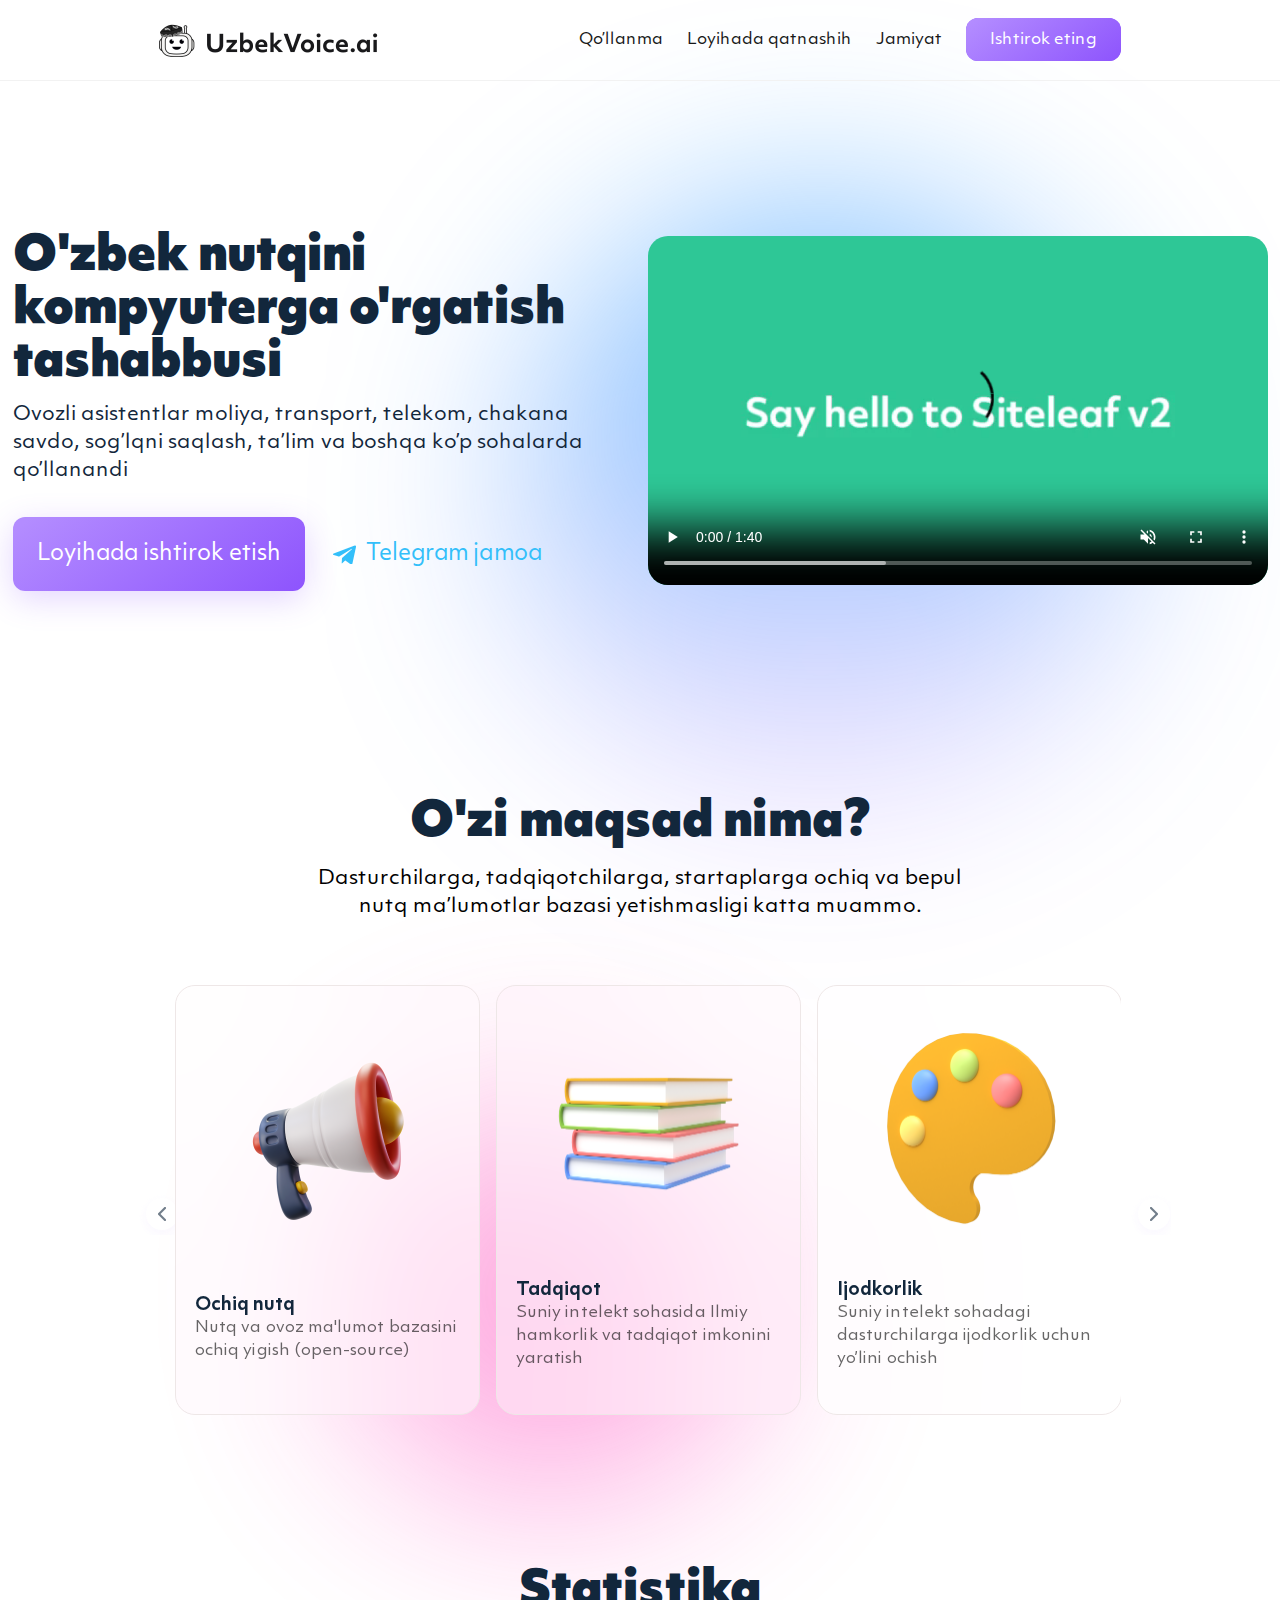
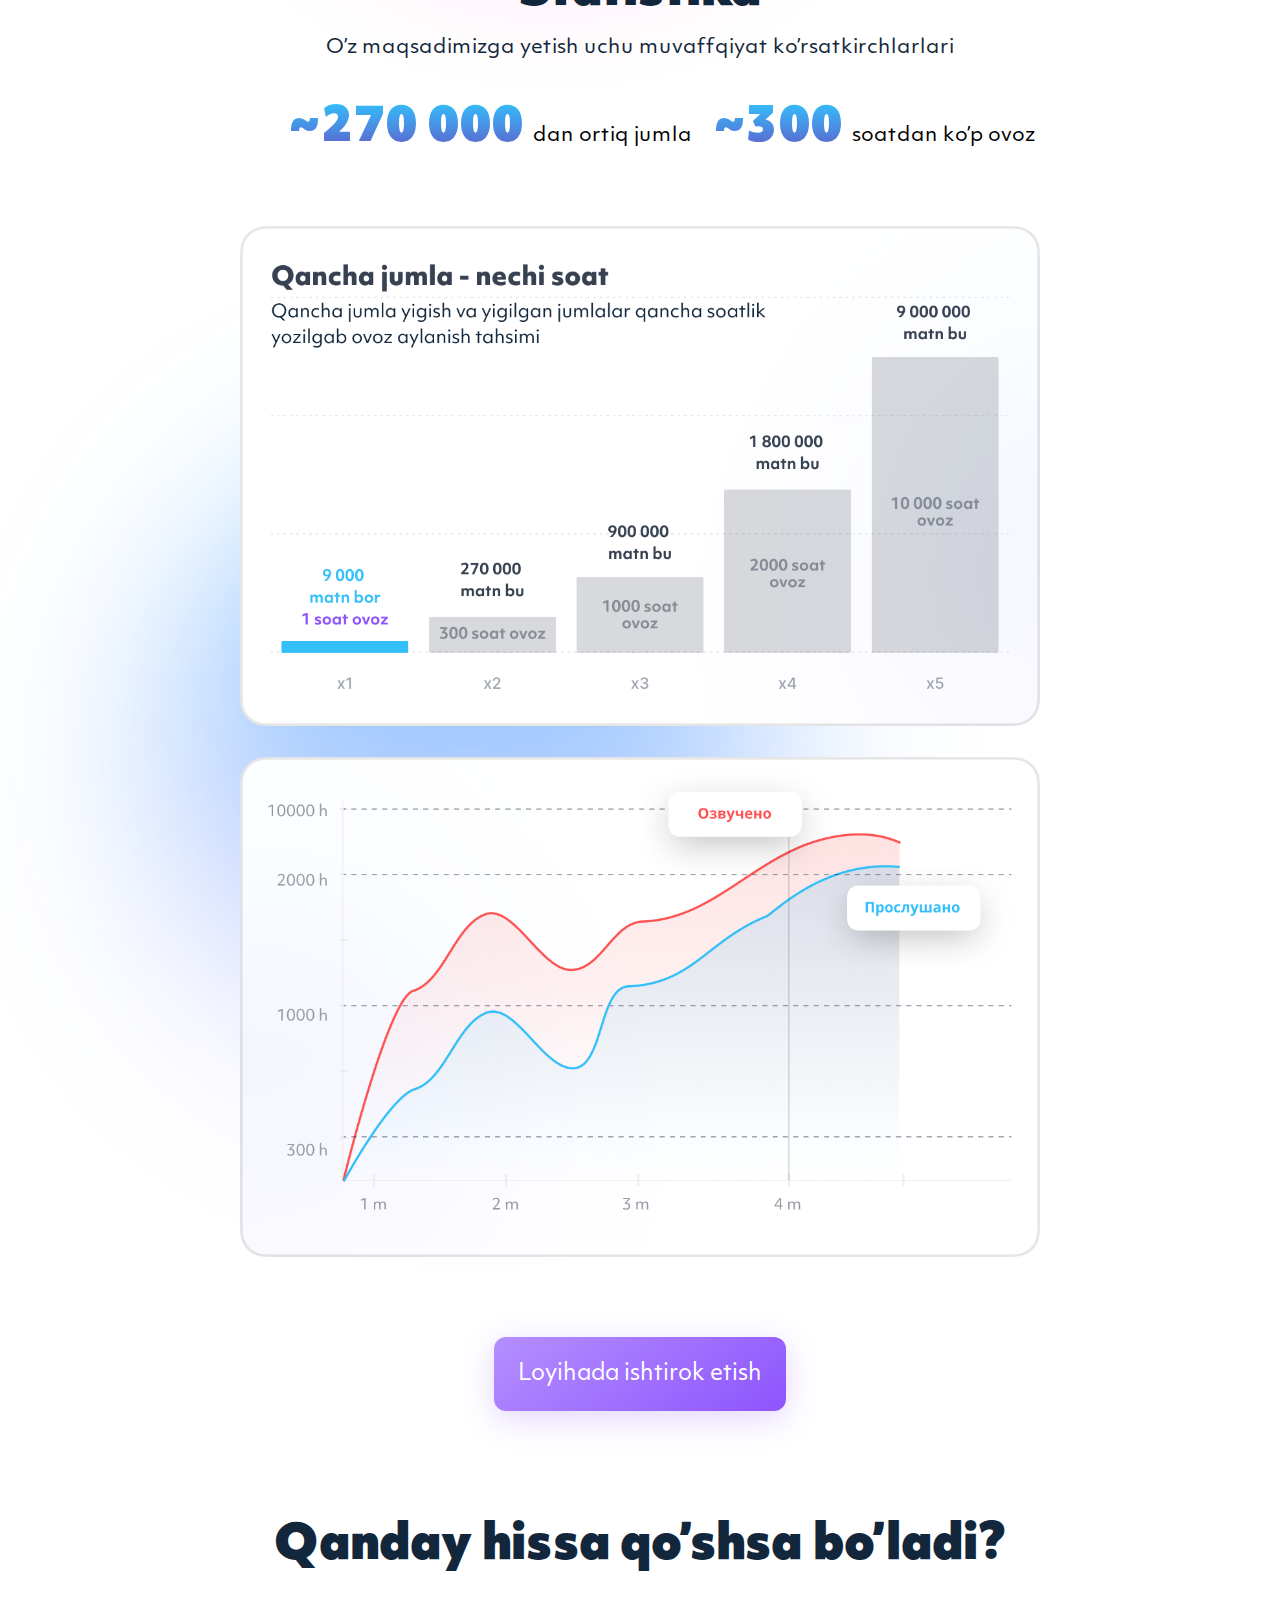
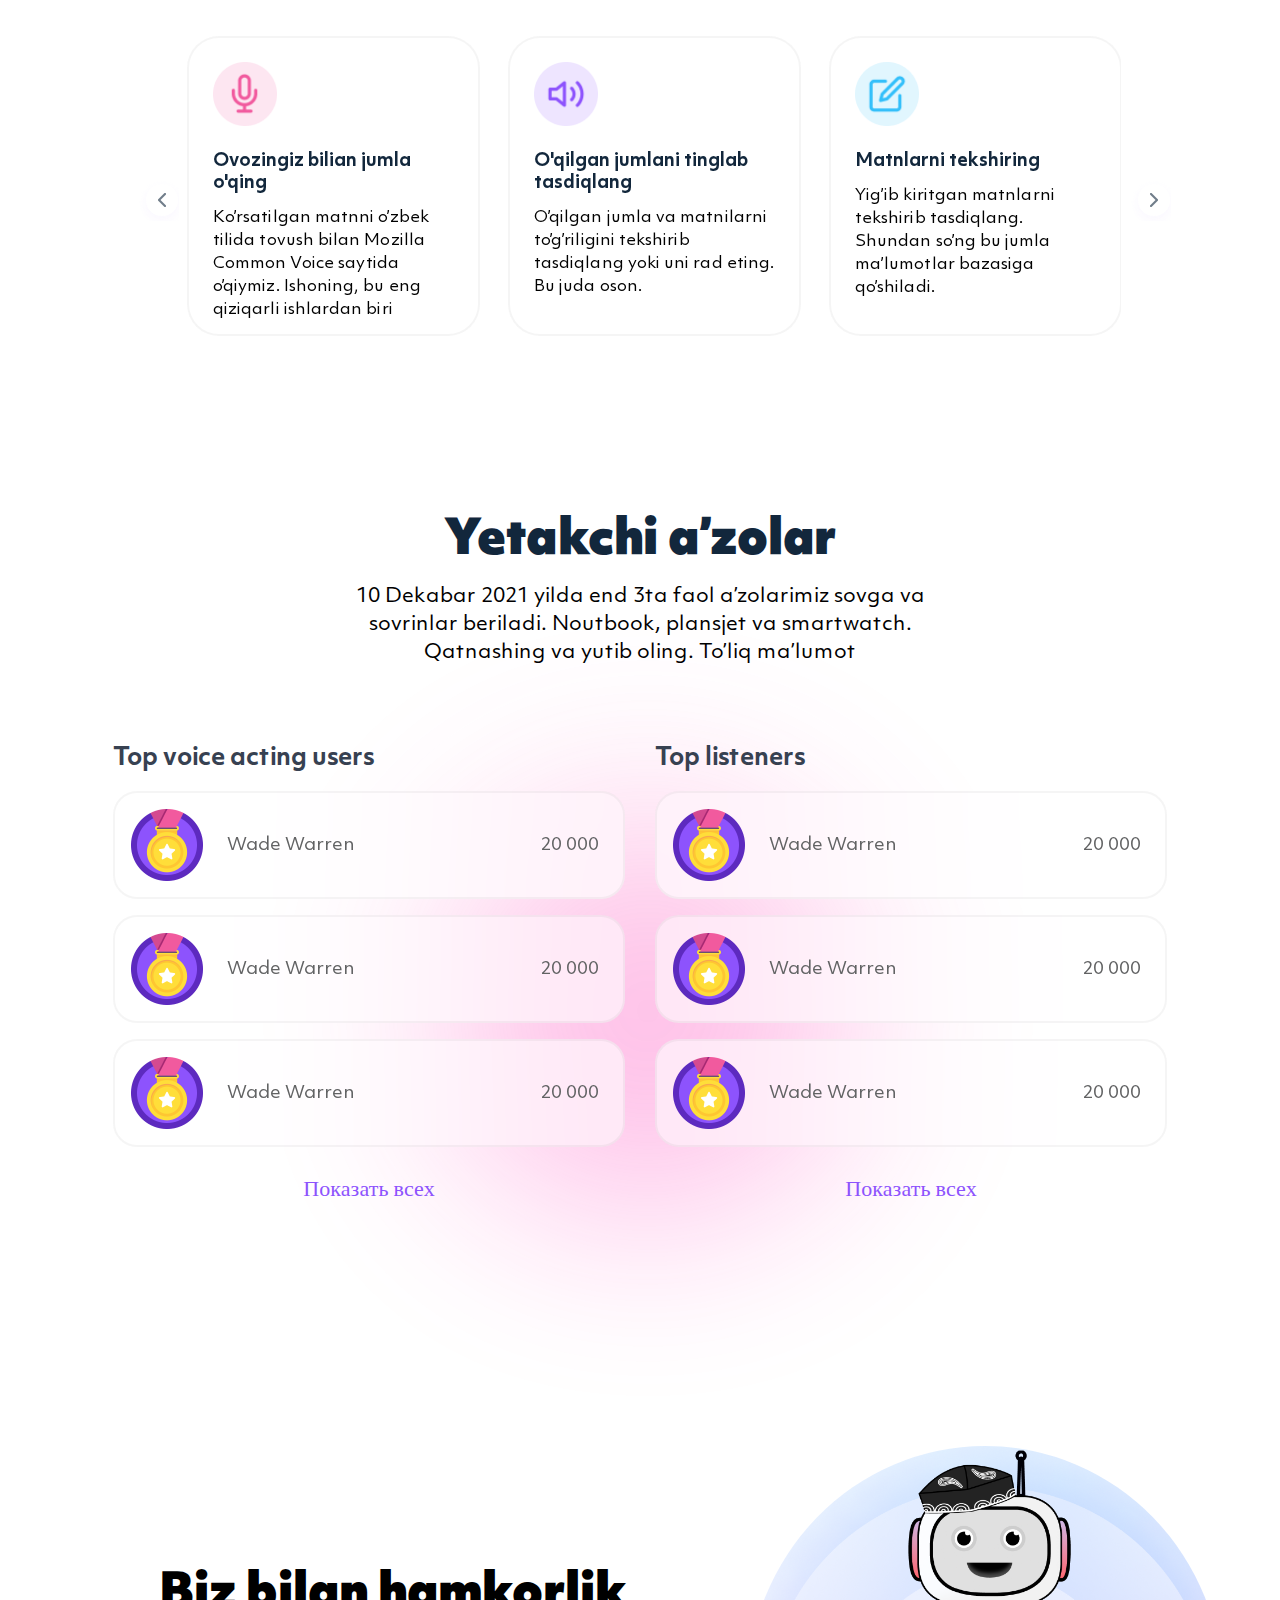
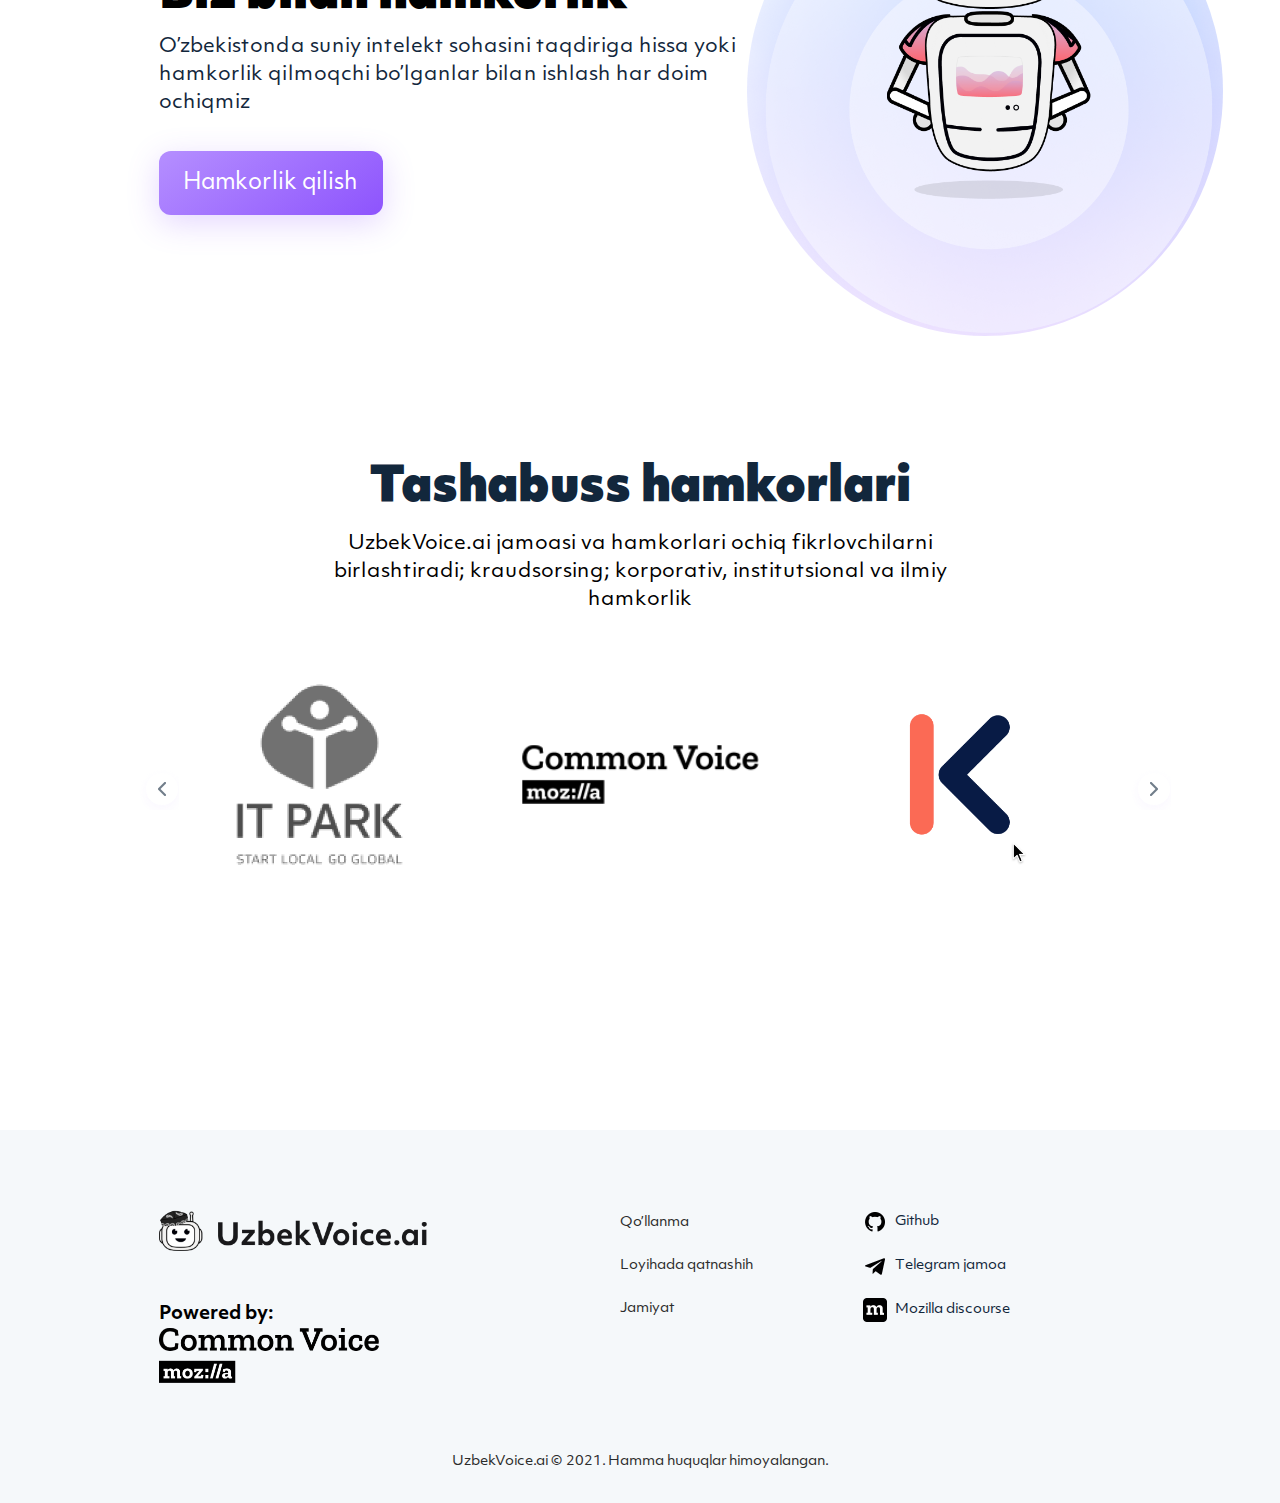
==== index.html @ bb3cec81 "Semantic tags" ====
<!DOCTYPE html>
<html lang="ru">
  <head>
    <meta charset="UTF-8" />
    <meta http-equiv="X-UA-Compatible" content="IE=edge" />
    <meta name="viewport" content="width=device-width, initial-scale=1.0" />
    <title>UzbekVoice.ai - o'zbek tilini kompyuterga o'rgatish tashabbusi</title>
    <link rel="stylesheet" href="./styles/main.min.css?style=1" />
    <link rel="stylesheet" href="styles/slick.css" />
    <link rel="stylesheet" href="styles/slick-theme.css" />
  </head>
  <body>
    <header class="header">
      <div class="header__wrapper">
        <div class="header__container container">
          <div class="header__body">
            <div class="header__main">
              <img class="header__logo" src="images/logo.png" alt="logo" />
              <nav class="header__menu">
                <div class="menu__body">
                  <ul class="menu__list">
                    <a class="menu__list-links" href="#!">Qo’llanma</a
                    ><a class="menu__list-links" href="#!">Loyihada qatnashih</a
                    ><a class="menu__list-links" href="#!">Jamiyat</a
                    ><a class="menu__list-links" href="http://commonvoice.mozilla.org/uz/">Ishtirok eting</a>
                  </ul>
                </div>
                <div class="header__burger">
                  <span class="header__burger-line"> </span
                  ><span class="header__burger-line"> </span
                  ><span class="header__burger-line"></span
                  ><span class="header__burger-line"> </span>
                </div>
              </nav>
            </div>
          </div>
          <div class="header__content">
            <div class="header__content-text">
              <h1 class="header__content-text-h1">
                O'zbek nutqini kompyuterga o'rgatish tashabbusi
              </h1>
              <div class="header__content-text-p">
                Ovozli asistentlar moliya, transport, telekom, chakana savdo, sog’lqni saqlash, ta’lim va boshqa ko’p sohalarda qo’llanandi
              </div>
              <div class="header__content-block">
                <a class="header__content-text-btn" href="http://commonvoice.mozilla.org/uz/"
                  >Loyihada ishtirok etish
                </a>
                <div class="header__content-info">
                  <img
                    class="header__content-img"
                    src="images/telegramm-blue.png"
                  /><a class="header__content-btn" href="https://t.me/joinchat/P84ptL81sN8yNWRi">Telegram jamoa</a>
                </div>
              </div>
            </div>
            <video
              class="header__content-video"
              src="video/video.mp4"
              controls
              muted
              loop
            ></video>
          </div>
        </div>
      </div>
    </header>
    <main class="main">
      <section class="our__goals">
        <div class="container sliders">
          <h3 class="our__goals-name">O'zi maqsad nima?</h3>
          <div class="our__goals-p">
            Dasturchilarga, tadqiqotchilarga, startaplarga ochiq va bepul nutq
            ma’lumotlar bazasi yetishmasligi katta muammo.
          </div>
          <div class="slider">
            <div class="slider__block">
              <div class="slider__slide">
                <img src="images/goals-1.png" alt="" />
                <div class="slider__slide-item">
                  <h3 class="slider__slide-item-title">Ochiq nutq</h3>
                  <p class="slider__slide-item-p">
                    Nutq va ovoz ma'lumot bazasini ochiq yigish (open-source)
                  </p>
                </div>
              </div>
            </div>
            <div class="slider__block">
              <div class="slider__slide">
                <img src="images/goals-2.png" alt="" />
                <div class="slider__slide-item">
                  <h3 class="slider__slide-item-title">Tadqiqot</h3>
                  <p class="slider__slide-item-p">
                    Suniy intelekt sohasida Ilmiy hamkorlik va tadqiqot imkonini yaratish
                  </p>
                </div>
              </div>
            </div>
            <div class="slider__block">
              <div class="slider__slide">
                <img src="images/goals-3.png" alt="" />
                <div class="slider__slide-item">
                  <h3 class="slider__slide-item-title">Ijodkorlik</h3>
                  <p class="slider__slide-item-p">
                    Suniy intelekt sohadagi dasturchilarga ijodkorlik uchun yo’lini ochish
                  </p>
                </div>
              </div>
            </div>
            <div class="slider__block">
              <div class="slider__slide">
                <img src="images/goals-4.png" alt="" />
                <div class="slider__slide-item">
                  <h3 class="slider__slide-item-title">Jamoatchilik</h3>
                  <p class="slider__slide-item-p">
                    Hatti-haraktimizni jamoatchilik ishtroki bilan  amalga oshirish
                  </p>
                </div>
              </div>
            </div>
          </div>
        </div>
      </section>
      <section class="statistic">
        <div class="container">
          <div class="statistic__content">
            <div class="statistic__content-text">
              <h3 class="statistic__content-text-h3">Statistika</h3>
              <p class="statistic__content-text-p">
                O’z maqsadimizga yetish uchu muvaffqiyat ko’rsatkirchlarlari
              </p>
              <div class="statistic__status">
                <div class="statistic__status-block-left">
                  <span class="statistic__content-text-count">~270 000 </span>
                  <span class="statistic__content-text-p2"
                    >dan ortiq jumla</span
                  >
                </div>
                <div class="statistic__status-block-right">
                  <span class="statistic__content-text-count">~300 </span>
                  <span class="statistic__content-text-p2"
                    >soatdan ko’p ovoz</span
                  >
                </div>
              </div>
            </div>
            <div class="statistic__img">
              <img
                class="statistic__img-file"
                src="images/statistic1.png"
              /><img class="statistic__img-file" src="images/statistic2.png" />
            </div>
          </div>
        </div>
      </section>
      <div class="how__block">
        <a class="how__btn" href="http://commonvoice.mozilla.org/uz/">Loyihada ishtirok etish</a>
      </div>
      <section class="how">
       
        <div class="container">
          <h3 class="how-name">Qanday hissa qo’shsa bo’ladi?</h3>
          <div class="slider__works">
            <div class="slider__block">
              <div class="works__content-info">
                <img src="images/works-img1.png" alt="" />
                <div class="work__slide-item">
                  <h3 class="works__work-item-title">Ovozingiz bilian jumla o'qing</h3>
                  <p class="works__work-item-p">
                    Ko’rsatilgan matnni o’zbek tilida tovush bilan Mozilla Common Voice saytida o’qiymiz. Ishoning, bu eng qiziqarli ishlardan biri
                  </p>
                </div>
              </div>
            </div>
            <div class="slider__block">
              <div class="works__content-info">
                <img src="images/works-img2.png" alt="" />
                <div class="work__slide-item">
                  <h3 class="works__work-item-title">O'qilgan jumlani tinglab tasdiqlang</h3>
                  <p class="works__work-item-p">
                    O’qilgan jumla va matnilarni to’g’riligini tekshirib tasdiqlang yoki uni rad eting. Bu juda oson.
                  </p>
                </div>
              </div>
            </div>
            <div class="slider__block">
              <div class="works__content-info">
                <img src="images/works-img3.png" alt="" />
                <div class="work__slide-item">
                  <h3 class="works__work-item-title">Matnlarni tekshiring</h3>
                  <p class="works__work-item-p">
                    Yig’ib kiritgan matnlarni tekshirib  tasdiqlang. Shundan so’ng bu jumla ma’lumotlar bazasiga qo’shiladi.
                  </p>
                </div>
              </div>
            </div>
            <div class="slider__block">
              <div class="works__content-info">
                <img src="images/works-img4.png" alt="" />
                <div class="work__slide-item">
                  <h3 class="works__work-item-title">Ochiq nutq</h3>
                  <p class="works__work-item-p">
                    Nutq va ovoz ma'lumot bazasini ochiq yigish (open-source)
                  </p>
                </div>
              </div>
            </div>
          </div>
        </div>
      </section>
      <section class="leader">
        <div class="container">
          <h3 class="leader-name">Yetakchi a’zolar</h3>
          <div class="leader-p">
            10 Dekabar 2021 yilda end 3ta faol a’zolarimiz sovga va sovrinlar
            beriladi. Noutbook, plansjet va smartwatch. Qatnashing va yutib
            oling. To’liq ma’lumot
          </div>
          <div class="leader__walls">
            <div class="leader__wall-left">
              <h3 class="leader__wall-h3">Top voice acting users</h3>
              <div class="leader__wall-info">
                <div class="leader__wall-block">
                  <img src="images/leader.png" alt="" />
                  <p>Wade Warren</p>
                </div>
                <span>20 000</span>
              </div>
              <div class="leader__wall-info">
                <div class="leader__wall-block">
                  <img src="images/leader.png" alt="" />
                  <p>Wade Warren</p>
                </div>
                <span>20 000</span>
              </div>
              <div class="leader__wall-info">
                <div class="leader__wall-block">
                  <img src="images/leader.png" alt="" />
                  <p>Wade Warren</p>
                </div>
                <span>20 000</span>
              </div>
              <a class="show-all" href="#!">Показать всех</a>
            </div>
            <div class="leader__wall-right">
              <h3 class="leader__wall-h3">Top listeners</h3>
              <div class="leader__wall-info">
                <div class="leader__wall-block">
                  <img src="images/leader.png" alt="" />
                  <p>Wade Warren</p>
                </div>
                <span>20 000</span>
              </div>
              <div class="leader__wall-info">
                <div class="leader__wall-block">
                  <img src="images/leader.png" alt="" />
                  <p>Wade Warren</p>
                </div>
                <span>20 000</span>
              </div>
              <div class="leader__wall-info">
                <div class="leader__wall-block">
                  <img src="images/leader.png" alt="" />
                  <p>Wade Warren</p>
                </div>
                <span>20 000</span>
              </div>
              <a class="show-all" href="#!">Показать всех</a>
            </div>
          </div>
        </div>
      </section>
      <section class="more">
        <div class="more__content">
          <div class="container">
            <div class="more__content-block">
              <div class="more__info">
                <h2 class="more__info-h2">Biz bilan hamkorlik</h2>
                <p class="more__info-p">
                  O’zbekistonda suniy intelekt sohasini taqdiriga hissa yoki
                  hamkorlik qilmoqchi bo’lganlar bilan ishlash har doim ochiqmiz
                </p>
                <a class="more__info-link" href="#!">Hamkorlik qilish</a>
              </div>
              <img class="micro__content" src="images/micro.png" />
            </div>
          </div>
        </div>
      </section>
      <section class="partners">
        <div class="container">
          <h3 class="leader-name">
            Tashabuss hamkorlari
          </h3>
          <div class="leader-p">
            UzbekVoice.ai jamoasi va hamkorlari ochiq fikrlovchilarni
            birlashtiradi; kraudsorsing; korporativ, institutsional va ilmiy
            hamkorlik
          </div>
          <div class="partners__catalog">
            <img src="images/partners5.png" alt="" />
            <img src="images/partners1.png" alt="" />
            <img src="images/partners2.png" alt="" />
            <img src="images/partners3.png" alt="" />
            <img src="images/partners4.png" alt="" />
          </div>
        </div>
      </section>
    </main>
    <footer class="footer">
      <div class="footer__container container">
        <div class="footer__body">
          <div class="footer__main">
            <img class="footer__logo" src="images/logo.png" />
            <h3 class="footer__main-h3">Powered by:</h3>
            <img class="footer__logo2" src="images/footer__logo-img.png" />
          </div>
          <div class="footer__menu menu-footer">
            <div class="menu-footer__column">
              <ul class="menu-footer__list">
                <li><a class="menu-footer__link" href="#!">Qo’llanma </a></li>
                <li>
                  <a class="menu-footer__link" href="#!">Loyihada qatnashih </a>
                </li>
                <li><a class="menu-footer__link" href="#!">Jamiyat </a></li>
              </ul>
            </div>
            <div class="menu-footer__column">
              <ul class="menu-footer__list">
                <li>
                  <a class="menu-footer-block" href="https://github.com/uzbekvoice">
                    <img
                      class="menu-footer-block-img"
                      src="images/github.png"
                    />
                    <span class="menu-footer-info">Github</span>
                  </a>
                </li>
                <li>
                  <a class="menu-footer-block" href="https://t.me/joinchat/P84ptL81sN8yNWRi">
                    <img
                      class="menu-footer-block-img"
                      src="images/telegramm.png"
                    />
                    <span class="menu-footer-info">Telegram jamoa</span>
                  </a>
                </li>
                <li>
                  <a class="menu-footer-block" href="https://discourse.mozilla.org/c/voice/uz/">
                    <img
                      class="menu-footer-block-img"
                      src="images/mozila.png"
                    />
                    <span class="menu-footer-info">Mozilla discourse</span>
                  </a>
                </li>
              </ul>
            </div>
          </div>
        </div>
        <h3 class="footer__last">UzbekVoice.ai © 2021. Hamma huquqlar himoyalangan.</h3>
      </div>
    </footer>
    <script
      src="https://code.jquery.com/jquery-3.6.0.min.js"
      integrity="sha256-/xUj+3OJU5yExlq6GSYGSHk7tPXikynS7ogEvDej/m4="
      crossorigin="anonymous"
    ></script>
    <script src="./script/slick.min.js"></script>
    <script src="./script/common.js"></script>
  </body>
</html>
---- styles/main.min.css ----
@font-face {
    font-family: "Objektiv";
    src: url(../fonts/Objektiv/ObjektivMk1-Regular.ttf);
    font-weight: 400
}

@font-face {
    font-family: "Objektiv";
    src: url(../fonts/Objektiv/ObjektivMk1-Bold.ttf);
    font-weight: 700
}

@font-face {
    font-family: "Objektiv";
    src: url(../fonts/Objektiv/ObjektivMk1-BlackItalic.ttf);
    font-weight: 800
}

@font-face {
    font-family: "Objektiv";
    src: url(../fonts/Objektiv/ObjektivMk1-Black.ttf);
    font-weight: 900
}

@font-face {
    font-family: "Font Awesome";
    src: url(../fonts/FontAwesome/fa-brands-400.ttf);
    font-weight: 400
}

@font-face {
    font-family: "Font Awesome";
    src: url(../fonts/FontAwesome/fa-duotone-900.ttf);
    font-weight: 900
}

@font-face {
    font-family: "Font Awesome";
    src: url(../fonts/FontAwesome/fa-light-300.ttf);
    font-weight: 300
}

@font-face {
    font-family: "Font Awesome";
    src: url(../fonts/FontAwesome/fa-regular-400.ttf);
    font-weight: 401
}

@font-face {
    font-family: "Font Awesome";
    src: url(../fonts/FontAwesome/fa-solid-900.ttf);
    font-weight: 901
}


* {
    margin: 0;
    padding: 0;
    -webkit-box-sizing: border-box;
    box-sizing: border-box
}

*::before,
*::after {
    font-family: 'Font Awesome'
}

a {
    text-decoration: none
}

ul {
    list-style: none
}

body {
    font-family: "Objektiv"
}

.icon__tick::before {
    content: '\f2f7';
    font-weight: 300
}

.icon__heart::before {
    content: '\f004';
    font-weight: 300;
    color: white
}

.icon__light::before {
    content: '\f0e7';
    font-weight: 300;
    color: white
}

.container {
    max-width: 1440px;
    width: 100%;
    margin: 0 auto;
    padding: 0 15px
}

.header__logo {
    width: 220px
}

.header__wrapper::before {
    content: '';
    width: 100%;
    height: 1px;
    background: rgba(255, 255, 255, 0.9);
    -webkit-box-shadow: inset 0px -1px 0px rgba(0, 0, 0, 0.05);
    box-shadow: inset 0px -1px 0px rgba(0, 0, 0, 0.05);
    -webkit-backdrop-filter: blur(40px);
    backdrop-filter: blur(40px);
    position: absolute;
    top: 80px
}

.header__main {
    height: 80px;
    display: -webkit-box;
    display: -ms-flexbox;
    display: flex;
    -webkit-box-pack: justify;
    -ms-flex-pack: justify;
    justify-content: space-between;
    -webkit-box-align: center;
    -ms-flex-align: center;
    align-items: center;
    -ms-flex-wrap: wrap;
    flex-wrap: wrap
}

.header__menu {
    display: -webkit-box;
    display: -ms-flexbox;
    display: flex;
    -webkit-box-align: center;
    -ms-flex-align: center;
    align-items: center
}

.header__burger {
    position: relative;
    width: 40px;
    height: 40px;
    display: none
}

.header__burger-line {
    height: 5px;
    background: #787878;
    position: absolute;
    -webkit-transition: 200ms;
    -o-transition: 200ms;
    transition: 200ms;
    border-radius: 2px
}

.header__burger-line:first-of-type {
    width: 100%;
    top: 25%
}

.header__burger-line:nth-of-type(2) {
    width: 100%;
    top: 50%;
    -webkit-transform: translateY(-50%);
    -ms-transform: translateY(-50%);
    transform: translateY(-50%)
}

.header__burger-line:nth-of-type(3) {
    width: 100%;
    bottom: 75%;
    -webkit-transform: translateY(-50%);
    -ms-transform: translateY(-50%);
    transform: translateY(-50%)
}

.header__burger-line:last-of-type {
    width: 100%;
    bottom: 25%
}

.header .menu__list {
    -webkit-transition: all 0.3s ease;
    -o-transition: all 0.3s ease;
    transition: all 0.3s ease
}

.header .menu__list-links {
    margin-left: 24px;
    color: #171717;
    font-size: 16px;
    font-weight: 400;
    line-height: 24px;
    -webkit-transition: all 0.5s ease;
    -o-transition: all 0.5s ease;
    transition: all 0.5s ease
}

.header .menu__list-links:last-of-type {
    border-radius: 12px;
    padding: 13px 24px;
    -webkit-transition: all 0.5s ease;
    -o-transition: all 0.5s ease;
    transition: all 0.5s ease
}

.header .menu__list-links:last-of-type {
    background: -o-linear-gradient(126.23deg, #8D53FD -1.4%, #B38CFF 95.18%), #8D53FD;
    background: linear-gradient(323.77deg, #8D53FD -1.4%, #B38CFF 95.18%), #8D53FD;
    mix-blend-mode: normal;
    color: white
}

.header .menu__list-links:hover {
    color: #8D53FD
}

.header .menu__list-links:hover:last-of-type {
    color: black
}

.header__content {
    position: relative;
    display: -webkit-box;
    display: -ms-flexbox;
    display: flex;
    -webkit-box-align: center;
    -ms-flex-align: center;
    align-items: center;
    -webkit-box-pack: center;
    -ms-flex-pack: center;
    justify-content: center;
    margin: 0 auto;
    margin-top: 150px
}

.header__content::before {
    content: '';
    background: -webkit-gradient(linear, left top, left bottom, from(rgba(0, 133, 255, 0.58)), to(rgba(173, 0, 255, 0.11)));
    background: -o-linear-gradient(top, rgba(0, 133, 255, 0.58) 0%, rgba(173, 0, 255, 0.11) 100%);
    background: linear-gradient(180deg, rgba(0, 133, 255, 0.58) 0%, rgba(173, 0, 255, 0.11) 100%);
    -webkit-filter: blur(100px);
    filter: blur(100px);
    position: absolute;
    top: -5%;
    right: 0%;
    width: 600px;
    height: 600px;
    border-radius: 50%;
    z-index: -5
}

.header__content-text {
    color: #12273C
}

.header__content-text-h1 {
    font-size: 48px;
    line-height: 53px;
    width: 585px;
    font-weight: 900
}

.header__content-text-p {
    font-size: 20px;
    font-weight: 400;
    line-height: 28px;
    margin-top: 12px;
    margin-bottom: 32px
}

.header__content-text-btn {
    color: white;
    padding: 21px 24px;
    background: -o-linear-gradient(126.23deg, #8D53FD -1.4%, #B38CFF 95.18%);
    background: linear-gradient(323.77deg, #8D53FD -1.4%, #B38CFF 95.18%);
    -webkit-box-shadow: 0px 8px 32px rgba(141, 83, 253, 0.24);
    box-shadow: 0px 8px 32px rgba(141, 83, 253, 0.24);
    border-radius: 12px;
    font-size: 22px
}

.header__content-text-btn:hover {
    background: blueviolet
}

.header__content-info {
    display: -webkit-box;
    display: -ms-flexbox;
    display: flex;
    -webkit-box-align: center;
    -ms-flex-align: center;
    align-items: center
}

.header__content-block {
    display: -webkit-box;
    display: -ms-flexbox;
    display: flex
}

.header__content-img {
    width: 23px;
    height: 19px;
    margin-left: 28px
}

.header__content-video {
    width: 620px;
    margin-left: 50px;
    border-radius: 20px;
}

.header__content-btn {
    color: #33BFFA;
    font-size: 22px;
    font-style: normal;
    font-weight: 400;
    letter-spacing: 0.0043em;
    margin-left: 10px;
    transition: color 500ms ease;
}

.header__content-btn:hover {
    color: #055d83;
}

.our__goals {
    margin-top: 205px
}

.our__goals-name {
    font-size: 48px;
    font-weight: 900;
    line-height: 53px;
    letter-spacing: 0.0022em;
    text-align: center;
    color: #12273C
}

.our__goals-p {
    font-size: 20px;
    font-weight: 400;
    line-height: 28px;
    width: 654px;
    text-align: center;
    margin: 0 auto;
    margin-top: 16px
}

.sliders {
    position: relative
}

.button__prev {
    position: absolute;
    left: 0;
    top: 50%;
    cursor: pointer
}

.button__next {
    position: absolute;
    right: 0;
    top: 50%;
    cursor: pointer
}

.slider {
    margin-top: 64px;
    cursor: pointer;
}

.slider::before {
    content: '';
    background: -webkit-gradient(linear, left top, left bottom, from(#FC50B7), to(#FF08AB));
    background: -o-linear-gradient(top, #FC50B7 0%, #FF08AB 100%);
    background: linear-gradient(180deg, #FC50B7 0%, #FF08AB 100%);
    -webkit-filter: blur(100px);
    filter: blur(100px);
    position: absolute;
    top: 25%;
    left: 20%;
    width: 400px;
    height: 400px;
    border-radius: 50%;
    z-index: -5;
    opacity: 0.4
}

.slider__slide {
    height: 430px;
    width: 95%;
    background: rgba(255, 255, 255, 0.5);
    backdrop-filter: blur(80px);
    border-radius: 20px;
    border: 1px solid rgb(238, 231, 231);
  background: rgba(255, 255, 255, 0.438);
    -webkit-box-sizing: border-box;
    box-sizing: border-box;
    -webkit-backdrop-filter: blur(80px);
    text-align: center;
    display: -webkit-box;
    display: -ms-flexbox;
    display: flex;
    -webkit-box-orient: vertical;
    -webkit-box-direction: normal;
    -ms-flex-direction: column;
    flex-direction: column;
    -webkit-box-align: center;
    -ms-flex-align: center;
    align-items: center;
    -webkit-box-pack: space-evenly;
    -ms-flex-pack: space-evenly;
    justify-content: space-evenly;
    margin-left: 5%;
}


.slider__slide img {
    height: 205px;
    width: 205px;
}

.slider__slide-item {
    text-align: left;
    padding-left: 15px;
}

.slider__slide-item-title {
    font-size: 18px;
    font-weight: 700;
    line-height: 22px;
    letter-spacing: 0.0007em;
    text-align: left;
    color: #12273C
}

.slider__slide-item-p {
    width: 280px;
    font-size: 16px;
    font-weight: 400;
    line-height: 23px;
    letter-spacing: 0.0043em;
    text-align: left;
    color: #00000099
}


.statistic {
    position: relative
}

.statistic__status {
    display: flex;
    justify-content: center;
}

.statistic__content {
    margin-top: 266px;
    text-align: center
}

.statistic__content-text {
    margin-top: 25px
}

.statistic__content-text-h3 {
    font-size: 48px;
    font-weight: 900;
    line-height: 53px;
    letter-spacing: 0.0022em;
    color: #12273C
}

.statistic__content-text-p {
    font-size: 20px;
    font-weight: 400;
    line-height: 28px;
    color: #12273C;
    margin-top: 16px;
    margin-bottom: 32px
}

.statistic__content-text-p2 {
    font-size: 20px;
    line-height: 28px;
    font-weight: 400;
    font-style: normal;
    letter-spacing: 0em;
    text-align: left
}

.statistic__content-text-count {
    font-size: 48px;
    font-weight: 900;
    line-height: 67px;
    background: -webkit-gradient(linear, left top, left bottom, from(#33BFFA), to(#625bca));
    background: -o-linear-gradient(#33BFFA, #625bca);
    background: linear-gradient(#33BFFA, #625bca);
    -webkit-background-clip: text;
    -webkit-text-fill-color: transparent
}

.statistic__img {
    display: -webkit-box;
    display: -ms-flexbox;
    display: flex;
    -webkit-box-pack: center;
    -ms-flex-pack: center;
    justify-content: center;
    margin-top: 34px
}

.statistic__img :nth-child(1) {
    margin-right: 28px
}

.statistic__img-file {
    height: 389px;
    width: 618px
}

.statistic__img::before {
    content: '';
    background: -webkit-gradient(linear, left top, left bottom, from(rgba(0, 133, 255, 0.58)), to(rgba(173, 0, 255, 0.11)));
    background: -o-linear-gradient(top, rgba(0, 133, 255, 0.58) 0%, rgba(173, 0, 255, 0.11) 100%);
    background: linear-gradient(180deg, rgba(0, 133, 255, 0.58) 0%, rgba(173, 0, 255, 0.11) 100%);
    -webkit-filter: blur(100px);
    filter: blur(100px);
    position: absolute;
    top: 40%;
    right: 40%;
    width: 600px;
    height: 600px;
    border-radius: 50%;
    z-index: -5
}

.statistic__status :nth-child(1) {
    margin-left: 22px
}

.how {
    margin-top: 108px;
    position: relative;
    font-family: "Objektiv"
}

.how-name {
    font-size: 48px;
    font-weight: 900;
    line-height: 53px;
    letter-spacing: 0.0022em;
    text-align: center;
    color: #12273C
}

.how-p {
    font-size: 20px;
    font-weight: 400;
    line-height: 28px;
    width: 654px;
    text-align: center;
    margin: 0 auto;
    margin-top: 16px
}

.how__block {
    text-align: center
}

.how__btn {
    color: white;
    padding: 21px 24px;
    background: -o-linear-gradient(126.23deg, #8D53FD -1.4%, #B38CFF 95.18%);
    background: linear-gradient(323.77deg, #8D53FD -1.4%, #B38CFF 95.18%);
    -webkit-box-shadow: 0px 8px 32px rgba(141, 83, 253, 0.24);
    box-shadow: 0px 8px 32px rgba(141, 83, 253, 0.24);
    border-radius: 12px;
    font-size: 22px;
    display: inline-block;
    margin-top: 80px;
}

.how__btn:hover {
    background: blueviolet
}

.slider__works {
    margin-top: 64px
}

.works__content {
    display: -webkit-box;
    display: -ms-flexbox;
    display: flex;
    -webkit-box-pack: center;
    -ms-flex-pack: center;
    justify-content: center
}

.works__content-info {
    background: rgba(255, 255, 255, 0.5);
    border: 2px solid rgba(0, 0, 0, 0.04);
    -webkit-box-sizing: border-box;
    box-sizing: border-box;
    -webkit-backdrop-filter: blur(80px);
    backdrop-filter: blur(80px);
    border-radius: 32px;
    padding: 24px;
    margin-left: 28px;
    height: 240px;
}

.works__content-info img {
    height: 64px;
    width: 64px;
    margin-bottom: 24px;
}

.works__work-item-title {
    color: #12273C;
    font-size: 18px;
    font-weight: 700;
    line-height: 22px;
    letter-spacing: 0.0007em;
    margin-top: 24px;
    margin-bottom: 12px
}

.works__work-item-p {
    color: #000000;
    font-size: 16px;
    font-weight: 400;
    line-height: 23px;
    letter-spacing: 0.0043em;
    padding-bottom: 24px;
}

.works__slide-item {}

.leader {
    margin-top: 178px
}

.leader-name {
    font-size: 48px;
    font-weight: 900;
    line-height: 53px;
    letter-spacing: 0.0022em;
    text-align: center;
    color: #12273C
}

.leader-p {
    font-size: 20px;
    font-weight: 400;
    line-height: 28px;
    width: 654px;
    text-align: center;
    margin: 0 auto;
    margin-top: 16px
}

.leader__walls {
    display: -webkit-box;
    display: -ms-flexbox;
    display: flex;
    -webkit-box-pack: center;
    -ms-flex-pack: center;
    justify-content: center;
    text-align: left;
    margin-top: 76px;
    position: relative
}

.leader__wall-right {
    margin-left: 30px
}

.leader__wall-right::before {
    content: '';
    background: -webkit-gradient(linear, left top, left bottom, from(#FC50B7), to(#FF08AB));
    background: -o-linear-gradient(top, #FC50B7 0%, #FF08AB 100%);
    background: linear-gradient(180deg, #FC50B7 0%, #FF08AB 100%);
    -webkit-filter: blur(100px);
    filter: blur(100px);
    position: absolute;
    top: 10%;
    left: 30%;
    width: 400px;
    height: 400px;
    border-radius: 50%;
    z-index: -5;
    opacity: 0.3
}

.leader__wall-h3 {
    font-size: 24px;
    font-weight: 700;
    line-height: 32px;
    color: #374151
}

.leader__wall-block {
    display: -webkit-box;
    display: -ms-flexbox;
    display: flex;
    -webkit-box-align: center;
    -ms-flex-align: center;
    align-items: center
}

.leader__wall-block p {
    margin-left: 24px;
    font-size: 18px;
    font-weight: 400;
    line-height: 32px;
    color: #626364
}

.leader__wall-block img {
    width: 72px;
    height: 72px;
}

.leader__wall-info {
    display: -webkit-box;
    display: -ms-flexbox;
    display: flex;
    -webkit-box-align: center;
    -ms-flex-align: center;
    align-items: center;
    width: 512px;
    -webkit-box-pack: justify;
    -ms-flex-pack: justify;
    justify-content: space-between;
    margin-top: 16px;
    background: rgba(255, 255, 255, 0.5);
    border: 2px solid rgba(0, 0, 0, 0.04);
    -webkit-box-sizing: border-box;
    box-sizing: border-box;
    -webkit-backdrop-filter: blur(80px);
    backdrop-filter: blur(80px);
    border-radius: 24px;
    padding: 16px 24px 16px 16px
}

.leader__wall-info span {
    font-size: 18px;
    font-weight: 400;
    line-height: 32px;
    color: #626364
}

.show-all {
    display: -webkit-box;
    display: -ms-flexbox;
    display: flex;
    -webkit-box-pack: center;
    -ms-flex-pack: center;
    justify-content: center;
    color: #8D53FD;
    font-size: 22px;
    font-style: normal;
    font-weight: 400;
    line-height: 22px;
    letter-spacing: 0.0043em;
    text-align: left;
    margin-top: 32px;
    margin-bottom: 220px;
    -webkit-transition: color 0.5s ease;
    -o-transition: color 0.5s ease;
    transition: color 0.5s ease
}

.more {
    margin-bottom: 100px
}

.more__content {
    position: relative
}

.more__content-block {
    display: -webkit-box;
    display: -ms-flexbox;
    display: flex;
    -webkit-box-pack: justify;
    -ms-flex-pack: justify;
    justify-content: space-between;
    -webkit-box-align: center;
    -ms-flex-align: center;
    align-items: center;
    height: 60vh
}

.more__info {
    display: -webkit-box;
    display: -ms-flexbox;
    display: flex;
    -webkit-box-orient: vertical;
    -webkit-box-direction: normal;
    -ms-flex-direction: column;
    flex-direction: column;
    -webkit-box-align: start;
    -ms-flex-align: start;
    align-items: flex-start;
    -webkit-box-pack: center;
    -ms-flex-pack: center;
    justify-content: center
}

.more__info-h2 {
    font-size: 48px;
    font-weight: 900;
    line-height: 53px;
    letter-spacing: 0.0022em
}

.more__info-p {
    font-size: 20px;
    font-weight: 400;
    line-height: 28px;
    color: #12273C;
    width: 588px;
    margin-top: 12px;
    margin-bottom: 34px;
    font-style: normal;
    letter-spacing: 0.0022em;
    text-align: left
}

.more__info-link {
    font-size: 22px;
    font-weight: 400;
    line-height: 22px;
    letter-spacing: 0.0043em;
    color: white;
    background: -o-linear-gradient(126.23deg, #8D53FD -1.4%, #B38CFF 95.18%), #8D53FD;
    background: linear-gradient(323.77deg, #8D53FD -1.4%, #B38CFF 95.18%), #8D53FD;
    mix-blend-mode: normal;
    -webkit-box-shadow: 0px 8px 32px rgba(141, 83, 253, 0.24);
    box-shadow: 0px 8px 32px rgba(141, 83, 253, 0.24);
    border-radius: 12px;
    padding: 21px 24px
}

.more__info-link:hover {
    background: blueviolet
}

.micro__content {
    width: 476px;
    border-radius: 50%
}

.partners {
    margin-bottom: 195px
}

.partners__h3 {
    font-size: 48px;
    font-weight: 900;
    line-height: 53px;
    letter-spacing: 0.0022em;
    text-align: center;
    margin-bottom: 52px;
    color: #12273C
}

.partners__p {
    font-size: 20px;
    font-weight: 400;
    line-height: 28px;
    color: #12273C;
    margin-top: 32px;
    margin-bottom: 32px;
    width: 800px;
    margin: 0 auto
}

.partners__catalog {
    max-height: 390px;
    display: -webkit-box;
    display: -ms-flexbox;
    display: flex;
    -webkit-box-align: center;
    -ms-flex-align: center;
    align-items: center;
    -webkit-box-pack: justify;
    -ms-flex-pack: justify;
    justify-content: space-between;
    height: 80%;
}

.partners :nth-child(4) {
    width: 120px
}

.partners__catalog img {
    width: 300px;
    display: inline;
}

._footer-title {
    font-size: 22px;
    line-height: 120.83333%;
    color: #000;
    font-weight: 700;
    border: none;
    background: none
}

.footer {
    background: #F5F8FA
}

.footer__body {
    padding-top: 80px;
    padding-bottom: 60px;
    -webkit-column-gap: 80px;
    -moz-column-gap: 80px;
    column-gap: 80px;
    display: -webkit-box;
    display: -ms-flexbox;
    display: flex
}

.footer__main {
    display: -webkit-box;
    display: -ms-flexbox;
    display: flex;
    -webkit-box-orient: vertical;
    -webkit-box-direction: normal;
    -ms-flex-direction: column;
    flex-direction: column;
    -webkit-box-align: start;
    -ms-flex-align: start;
    align-items: flex-start
}

.footer__main-h3 {
    margin-top: 40px
}

.footer__logo {
    margin: 0px 0px 0.66667em 0px;
    width: 270px
}

.footer__logo2 {
    margin: 0px 0px 0.66667em 0px;
    width: 220px
}

.footer__menu {
    display: -webkit-box;
    display: -ms-flexbox;
    display: flex;
    -webkit-box-pack: space-evenly;
    -ms-flex-pack: space-evenly;
    justify-content: space-evenly;
    width: 100%
}

.footer .contacts-footer {
    display: -webkit-box;
    display: -ms-flexbox;
    display: flex;
    -webkit-box-orient: vertical;
    -webkit-box-direction: normal;
    -ms-flex-direction: column;
    flex-direction: column;
    -webkit-box-align: start;
    -ms-flex-align: start;
    align-items: flex-start;
    margin-left: 5px
}

.footer .contacts-footer__item {
    -webkit-box-align: center;
    -ms-flex-align: center;
    align-items: center;
    line-height: 150%;
    color: grey;
    -webkit-transition: all 0.3s ease 0s;
    -o-transition: all 0.3s ease 0s;
    transition: all 0.3s ease 0s
}

.footer .menu-footer__title {
    cursor: default
}

.footer .menu-footer__list li {
    margin: 0 0 20px 0
}

.footer .menu-footer__list li :hover {
    color: orange
}

.footer .menu-footer__link {
    font-size: 14px;
    font-weight: 400;
    line-height: 18px;
    color: #2C2C2C
}

.footer .menu-footer-block {
    display: -webkit-box;
    display: -ms-flexbox;
    display: flex;
    margin: 0 0 20px 0;
    cursor: pointer;
    align-items: center;
}

.footer .menu-footer-block-img {
    width: 24px;
    height: 24px
}

.footer .menu-footer-info {
    margin-left: 8px;
    font-size: 14px;
    font-weight: 400;
    line-height: 18px;
    color: #12273C
}

.footer .menu-footer-info-first {
    margin-left: 8px
}

.footer__last {
    text-align: center;
    padding-bottom: 32px;
    font-size: 14px;
    font-style: normal;
    font-weight: 400;
    line-height: 18px;
    color: #2C2C2C
}

@media (max-width: 1440px) {
    .container {
        max-width: 992px
    }

    .works__content-info {
        height: 300px;
    }
}

@media (max-width: 1300px) {
    .statistic__img {
        display: flex;
        flex-direction: column;
        align-items: center;
    }

    .statistic__img-file {
        width: 800px;
        height: 500px;
        margin-top: 31px;
    }

    .statistic__img :nth-child(1) {
        margin-right: 0;
    }

    .statistic__content {
        margin-top: 150px;
    }
}

@media (max-width: 1260px) {
    .header__content {
        -webkit-box-orient: vertical;
        -webkit-box-direction: reverse;
        -ms-flex-direction: column-reverse;
        flex-direction: column-reverse;
        margin-top: 100px;
    }

    .header__content::before {
        top: 0%;
        right: 20%
    }

    .header__content-text {
        margin-top: 92px;
        display: flex;
        flex-direction: column;
        align-items: center;
        text-align: center;
    }

    .statistic__img::before {
        top: -10%;
        right: 15%;
        width: 400px;
        height: 400px
    }
}

@media (max-width:1100px) {
    .more__content-block {
        flex-direction: column-reverse;
        margin-top: 350px;
    }

    .more__info {
        margin: 0 auto;
        margin-top: 100px;
        align-items: center;
    }

    .more__info-p {
        width: 500px;
        text-align: center;
    }
}

@media (max-width: 1075px) {
    .leader__walls {
        flex-direction: column;
        align-items: center;
    }

    .leader__wall-left {
        height: 400px;
        margin: 0;

    }

    .leader__wall-right {
        height: 400px;
        margin: 0;
        margin-top: 100px;
        margin-bottom: 200px;


    }

    .leader__wall-right::before {
        width: 0;
    }

    .footer__body {
        flex-direction: column;
    }

    .footer__menu {
        flex-direction: column;
    }

    .menu-footer__column {
        margin-top: 50px;
        margin-bottom: 50px;
    }

}

@media (max-width: 992px) {
    .container {
        max-width: 768px
    }

    .header .menu__body {
        display: none
    }

    .header__burger {
        display: block
    }

    .header__content-text-h1 {
        font-size: 28px;
        font-style: normal;
        font-weight: 900;
        line-height: 31px;
        letter-spacing: 0.0022em;
        text-align: left
    }

    .header__content-text-p {
        font-size: 16px;
        font-style: normal;
        font-weight: 400;
        line-height: 22px;
        letter-spacing: 0em;
        text-align: left
    }

    .leader-p {
        width: 500px;
    }

    .statistic__content {
        -webkit-box-orient: vertical;
        -webkit-box-direction: normal;
        -ms-flex-direction: column;
        flex-direction: column
    }

    .statistic__img::before {
        top: 50%;
        right: 25%
    }

    .statistic__img {
        margin: 0 auto;
        margin-top: 65px
    }

    .header__content-text-p {
        width: 500px;
    }

    .footer__body {
        padding-top: 50px;
    }
}

@media (max-width: 800px) {
    .statistic__img-file {
        width: 627px;
        height: 355px;
    }

    .header__content-video {
        margin: 0;
    }

    .header__content {
        margin-top: 50px;
    }

    .partners__p {
        width: 500px;
        margin-top: 20px;
    }
}

@media (max-width: 780px) {
    .statistic__content-text-count {
        font-size: 30px;
        font-style: normal;
        font-weight: 900;
        line-height: 26px;
        letter-spacing: 0em;
        text-align: left;
    }

    .statistic__content-text-p2 {
        font-size: 24px;
        font-style: normal;
        font-weight: 400;
        line-height: 20px;
        letter-spacing: 0em;
        text-align: left;
        margin-top: 10px;
    }

    .statistic__status-block-left {
        display: flex;
        flex-direction: column;
    }

    .statistic__status-block-right {
        display: flex;
        flex-direction: column;
    }

    .statistic__status {
        display: flex;
        justify-content: space-evenly;
    }

}

@media (max-width: 768px) {
    .container {
        max-width: 576px
    }

    .our__goals-p {
        width: 500px;
    }

    .header__content-block {
        display: flex;
        flex-direction: column;
        align-items: center;
        justify-content: center;
        margin: 0;
    }

    .header__content-info {
        margin-right: 30px;
        margin-top: 20px;
    }

    .slider__slide-item-p {
        width: 200px;
    }

    .works__content-info {
        height: 240px;
    }
}

@media (max-width: 720px) {
    .works__content-info {
        height: 240px;
    }
}

@media (max-width: 645px) {
    .header__content::before {
        top: -5%;
        right: 0;
        width: 500px;
        height: 500px
    }

    .header__content-text {
        display: inline;
        margin-top: 92px;
        align-items: flex-start;
    }

    .header__content-text-h1 {
        width: 300px
    }

    .header__content-text-p {
        width: 450px
    }

    .header__content-text-p {
        width: 300px
    }

    .header__content-video {
        width: 450px;
        height: 300px;
    }

    .statistic__img-file {
        width: 490px;
        height: 285px;
    }

}

@media (max-width: 600px) {
    .our__goals {
        margin-top: 80px
    }


    .our__goals-name,
    .how-name,
    .statistic__content-text-h3,
    .leader-name,
    .statistic__content-text-h3,
    .more__info-h2,
    .partners__h3 {
        font-size: 28px;
        font-style: normal;
        font-weight: 900;
        line-height: 53px;
        letter-spacing: 0.0022em;
        text-align: center
    }

    .our__goals-p,
    .partners__p {
        font-size: 20px;
        font-style: normal;
        font-weight: 400;
        line-height: 28px;
        letter-spacing: 0em;
        text-align: center;
        width: 327px
    }

    .partners__p {
        margin-top: -5px;
    }

    .leader-p,
    .more__info-p {
        width: 327px;
    }

    .leader__wall-info {
        width: 480px;
    }

}

@media (max-width: 576px) {
    .container {
        max-width: 100%
    }

    .micro__content {
        width: 325px;
        height: 335px;
    }

    .more__content-block {
        flex-direction: column-reverse;
        margin-top: 150px;
    }



}

@media (max-width: 550px) {
    .statistic__img-file {
        width: 327px;
        height: 215px
    }

    .statistic__content-text-count {
        font-size: 24px;
        font-style: normal;
        font-weight: 900;
        line-height: 26px;
        letter-spacing: 0em;
        text-align: left;
    }

    .statistic__content-text-p2 {
        font-size: 18px;
        font-style: normal;
        font-weight: 400;
        line-height: 20px;
        letter-spacing: 0em;
        text-align: left;
        margin-top: 10px;
    }

    .slick-prev:before,
    .slick-next:before {
        display: none;
        width: 0;
        height: 0;
    }
}

@media (max-width: 480px) {
    .header__content-video {
        width: 327px;
        height: 200px;
        margin: 0;
    }

    .leader__wall-info {
        width: 300px;
    }

    .leader__wall-block img {
        width: 45px;
        height: 45px;
    }
}

@media (max-width: 450px) {
    .header__content::before {
        top: 0%;
        right: 10%;
        width: 350px;
        height: 400px
    }

    .slider::before {
        width: 323px;
        height: 323px;
        left: -10%;
    }

    .works__content-info {
        height: 280px;
        margin: 0;
    }

}
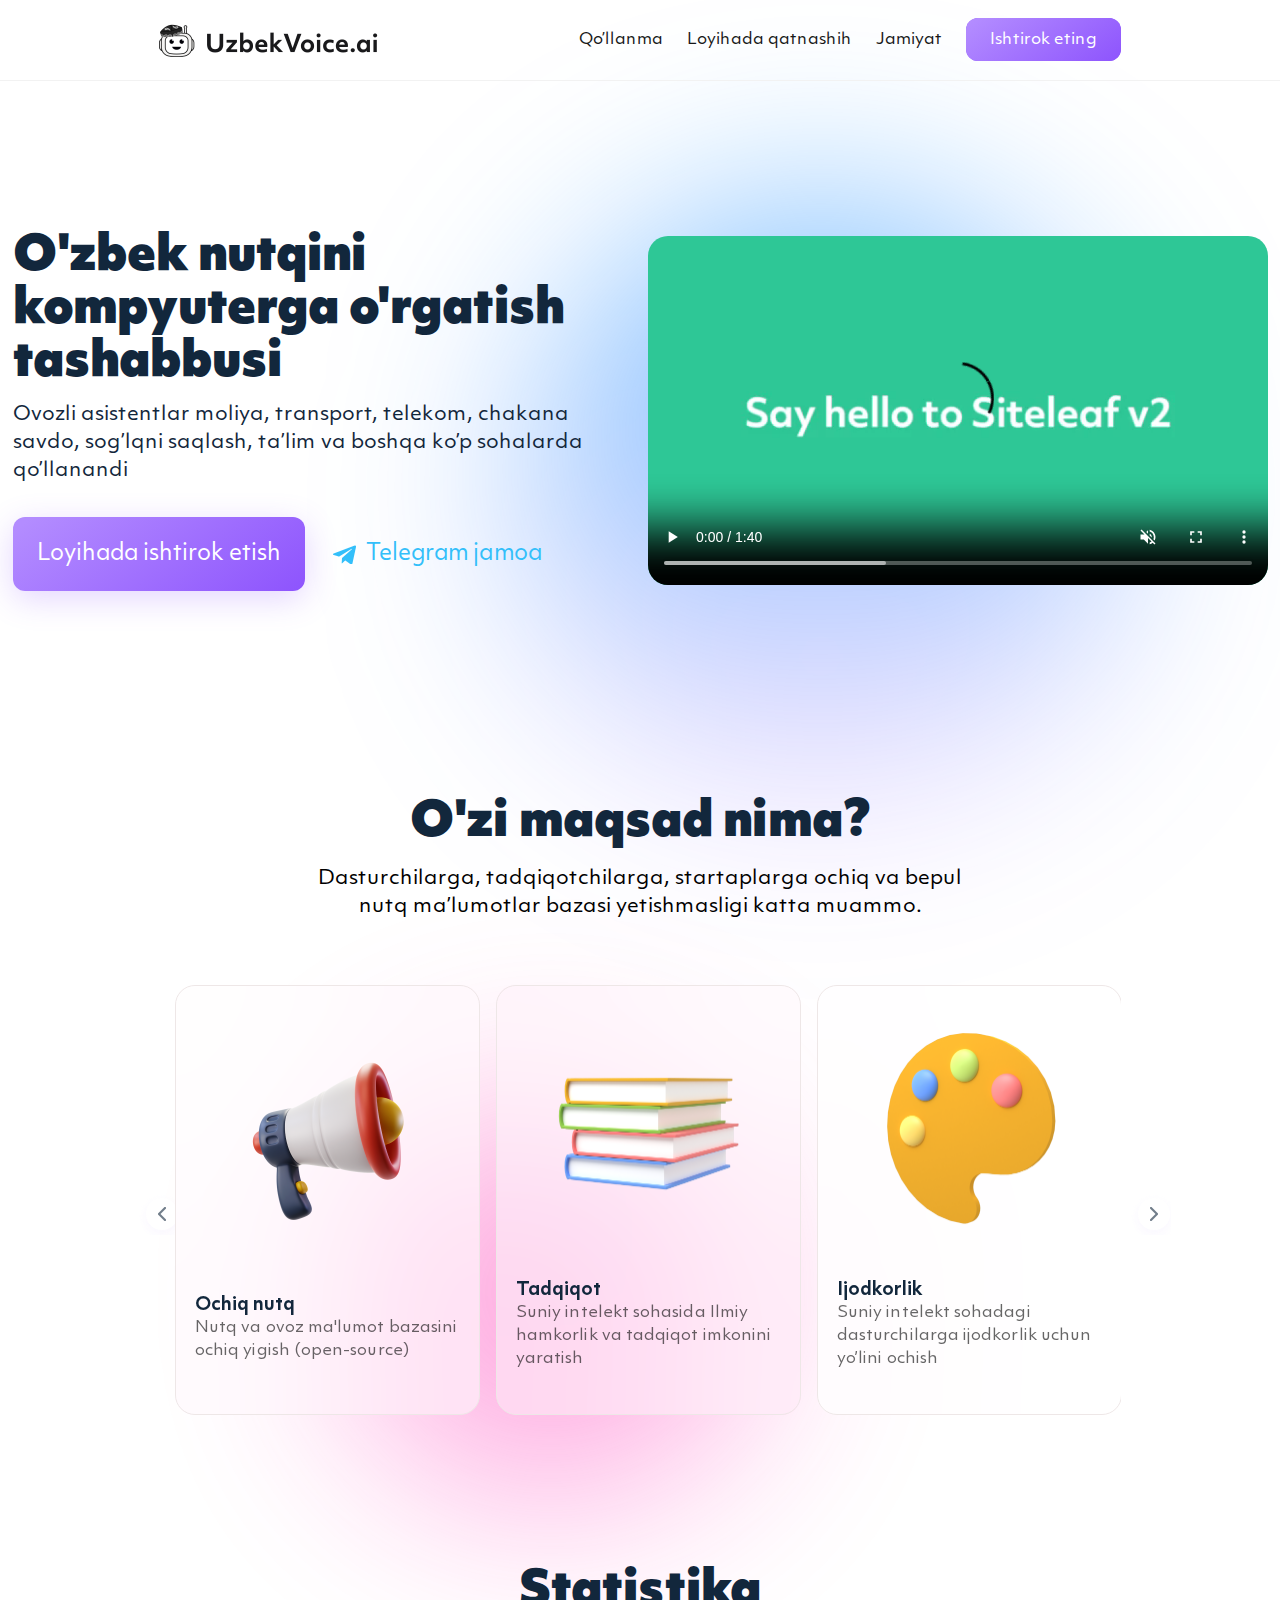
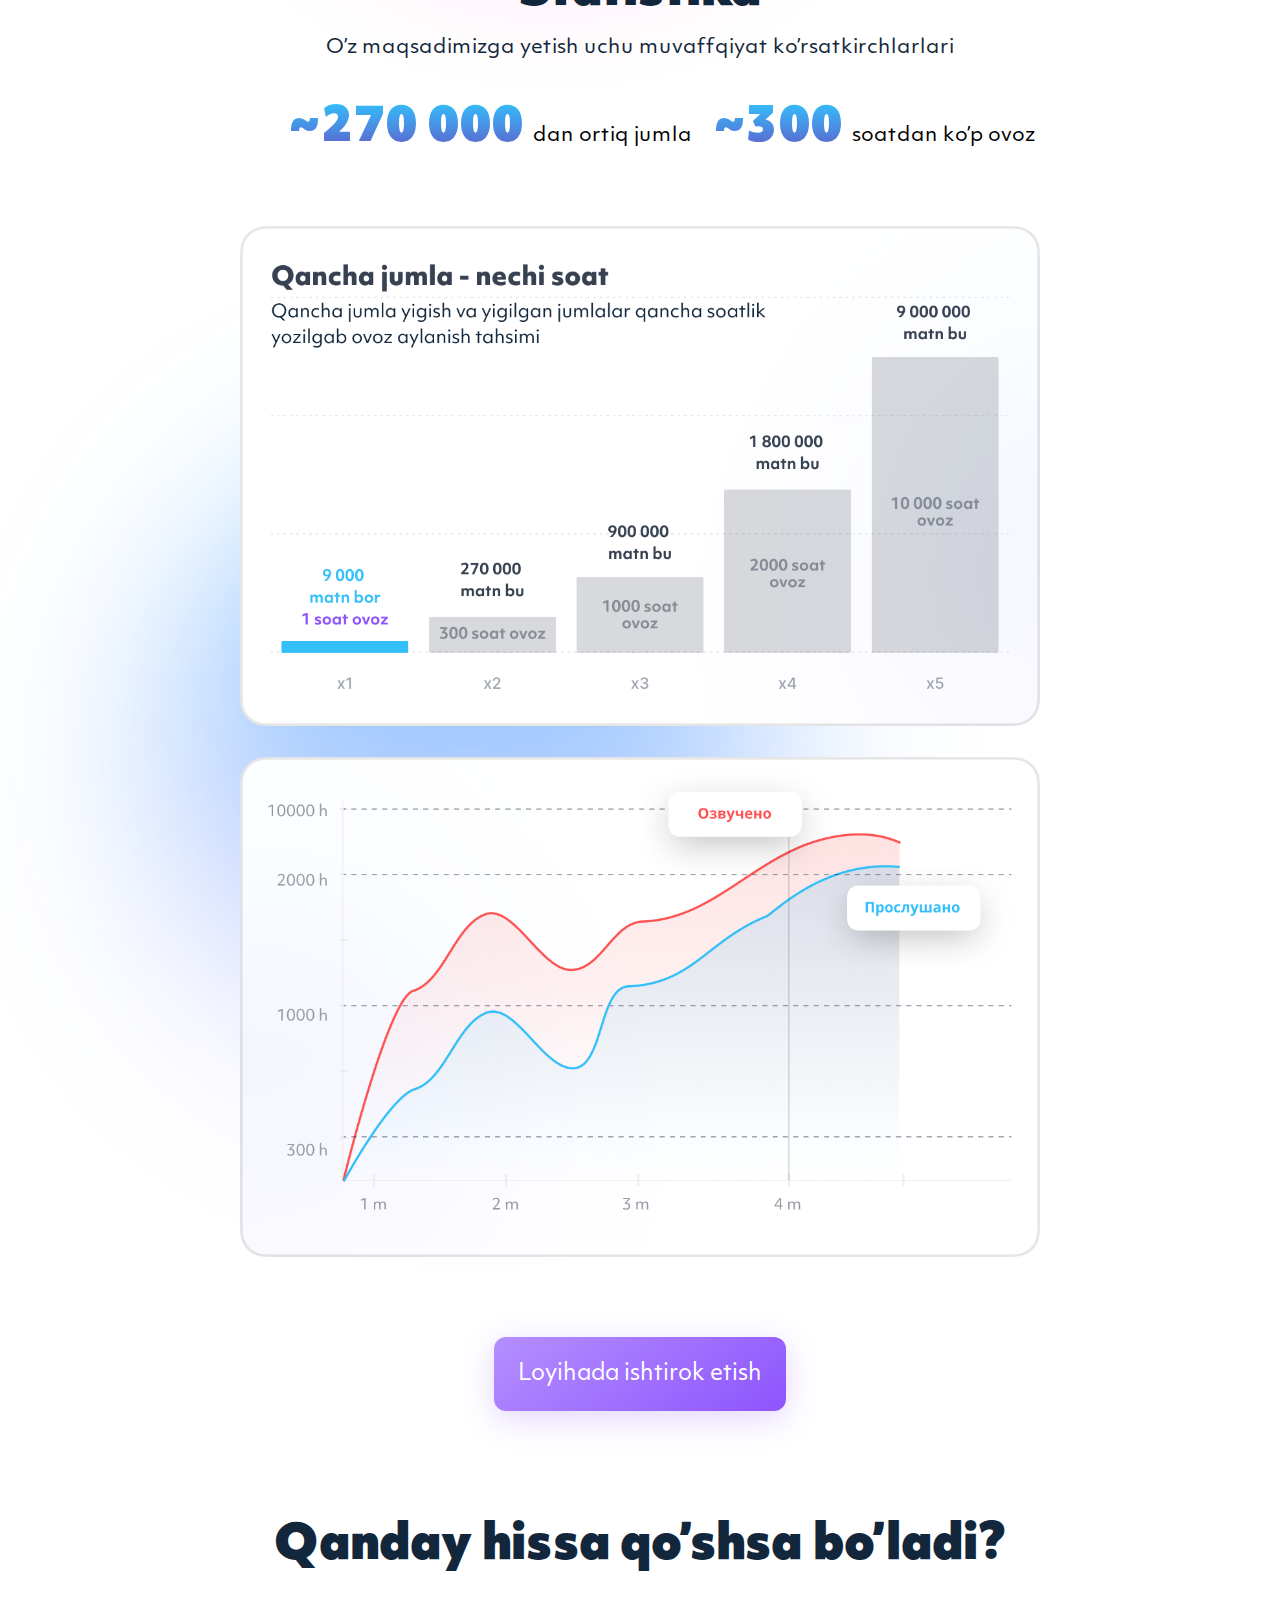
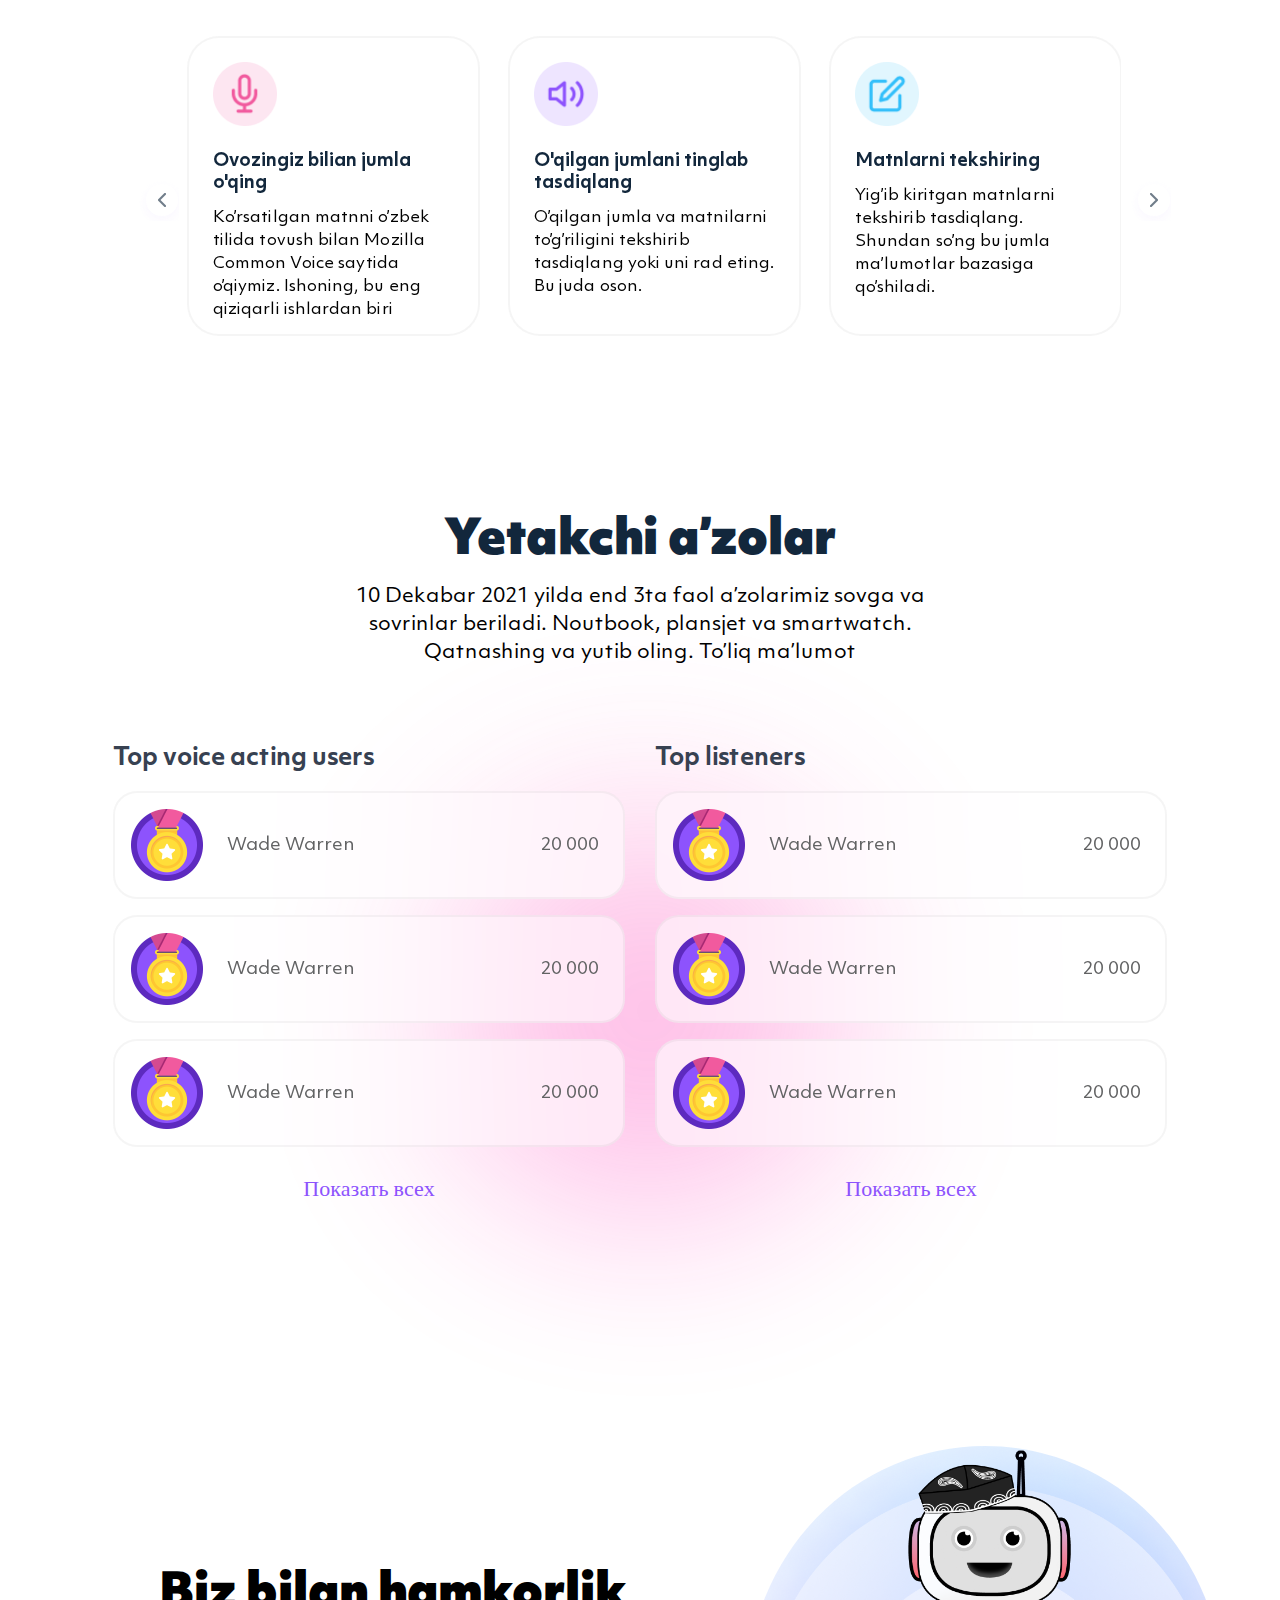
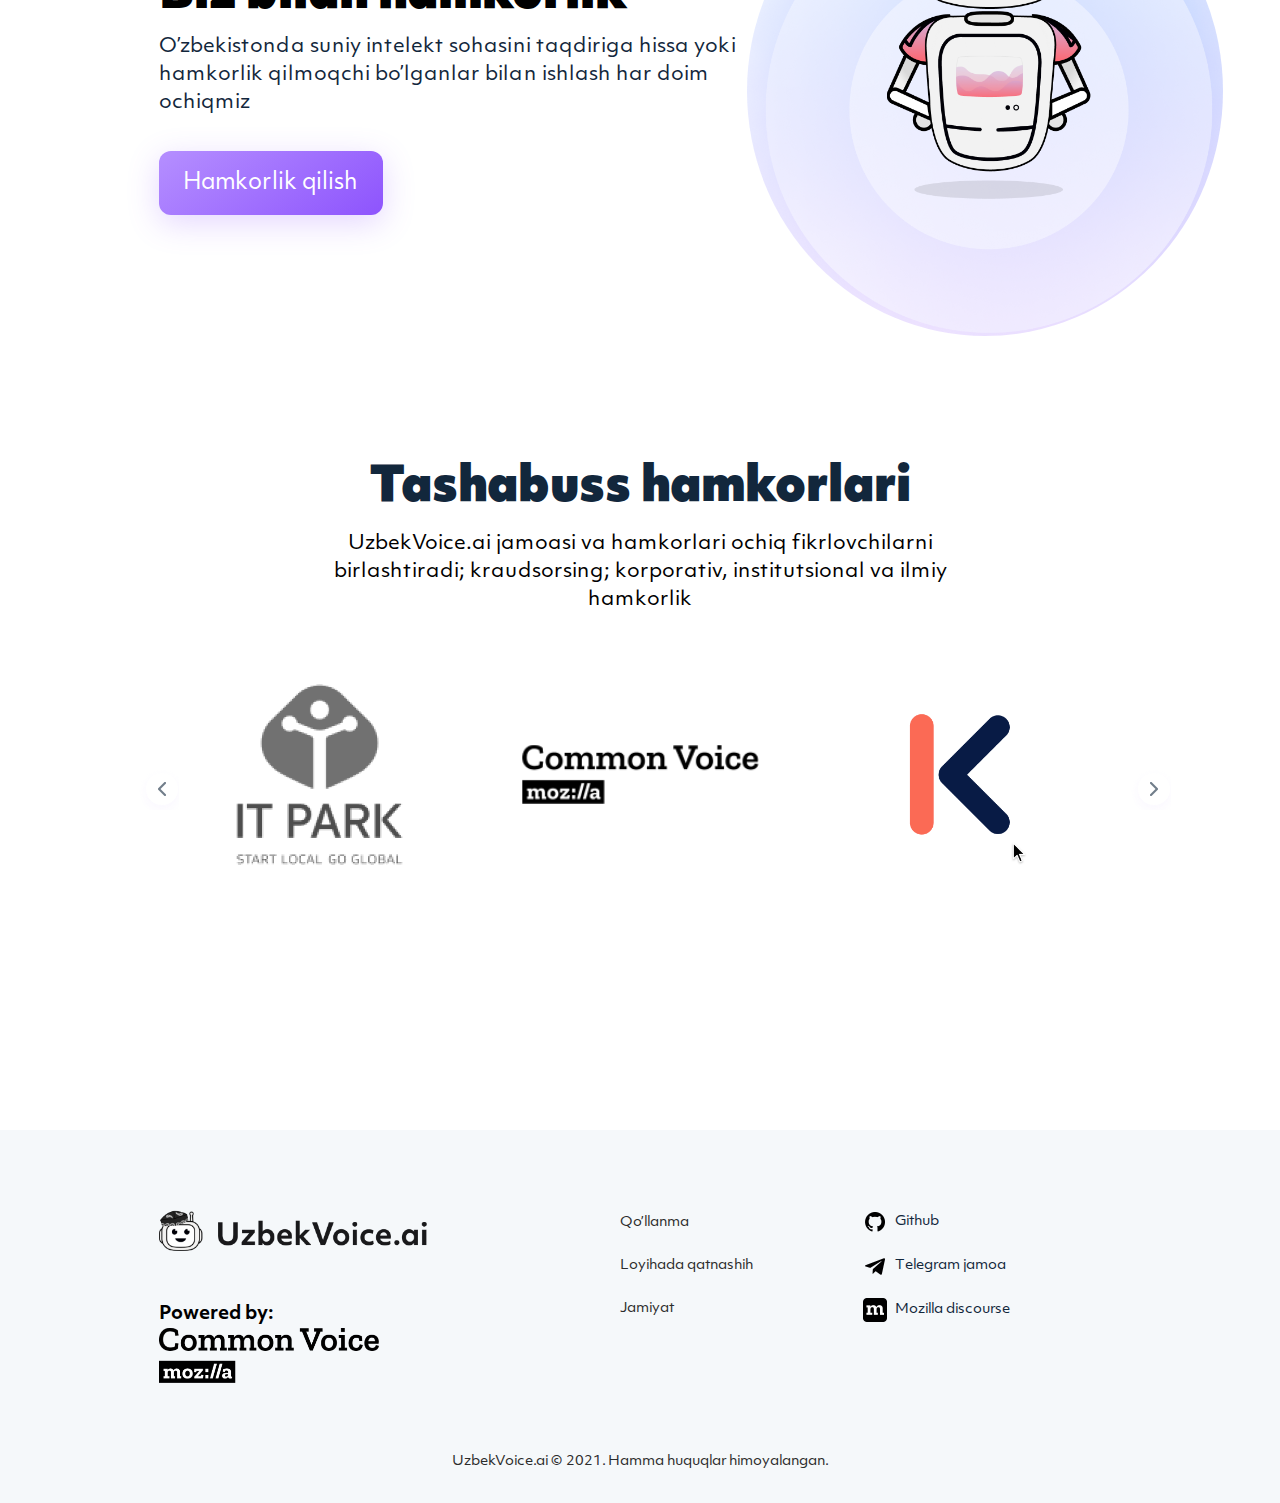
==== commit 8aea1f8a: "Cover & favicon" ====
--- a/index.html
+++ b/index.html
@@ -8,6 +8,10 @@
     <link rel="stylesheet" href="./styles/main.min.css?style=1" />
     <link rel="stylesheet" href="styles/slick.css" />
     <link rel="stylesheet" href="styles/slick-theme.css" />
+
+    <link rel="icon" type="image/x-icon" href="images/favicon.png" />
+
+    <meta property="og:image" content="images/cover.jpg">
   </head>
   <body>
     <header class="header">
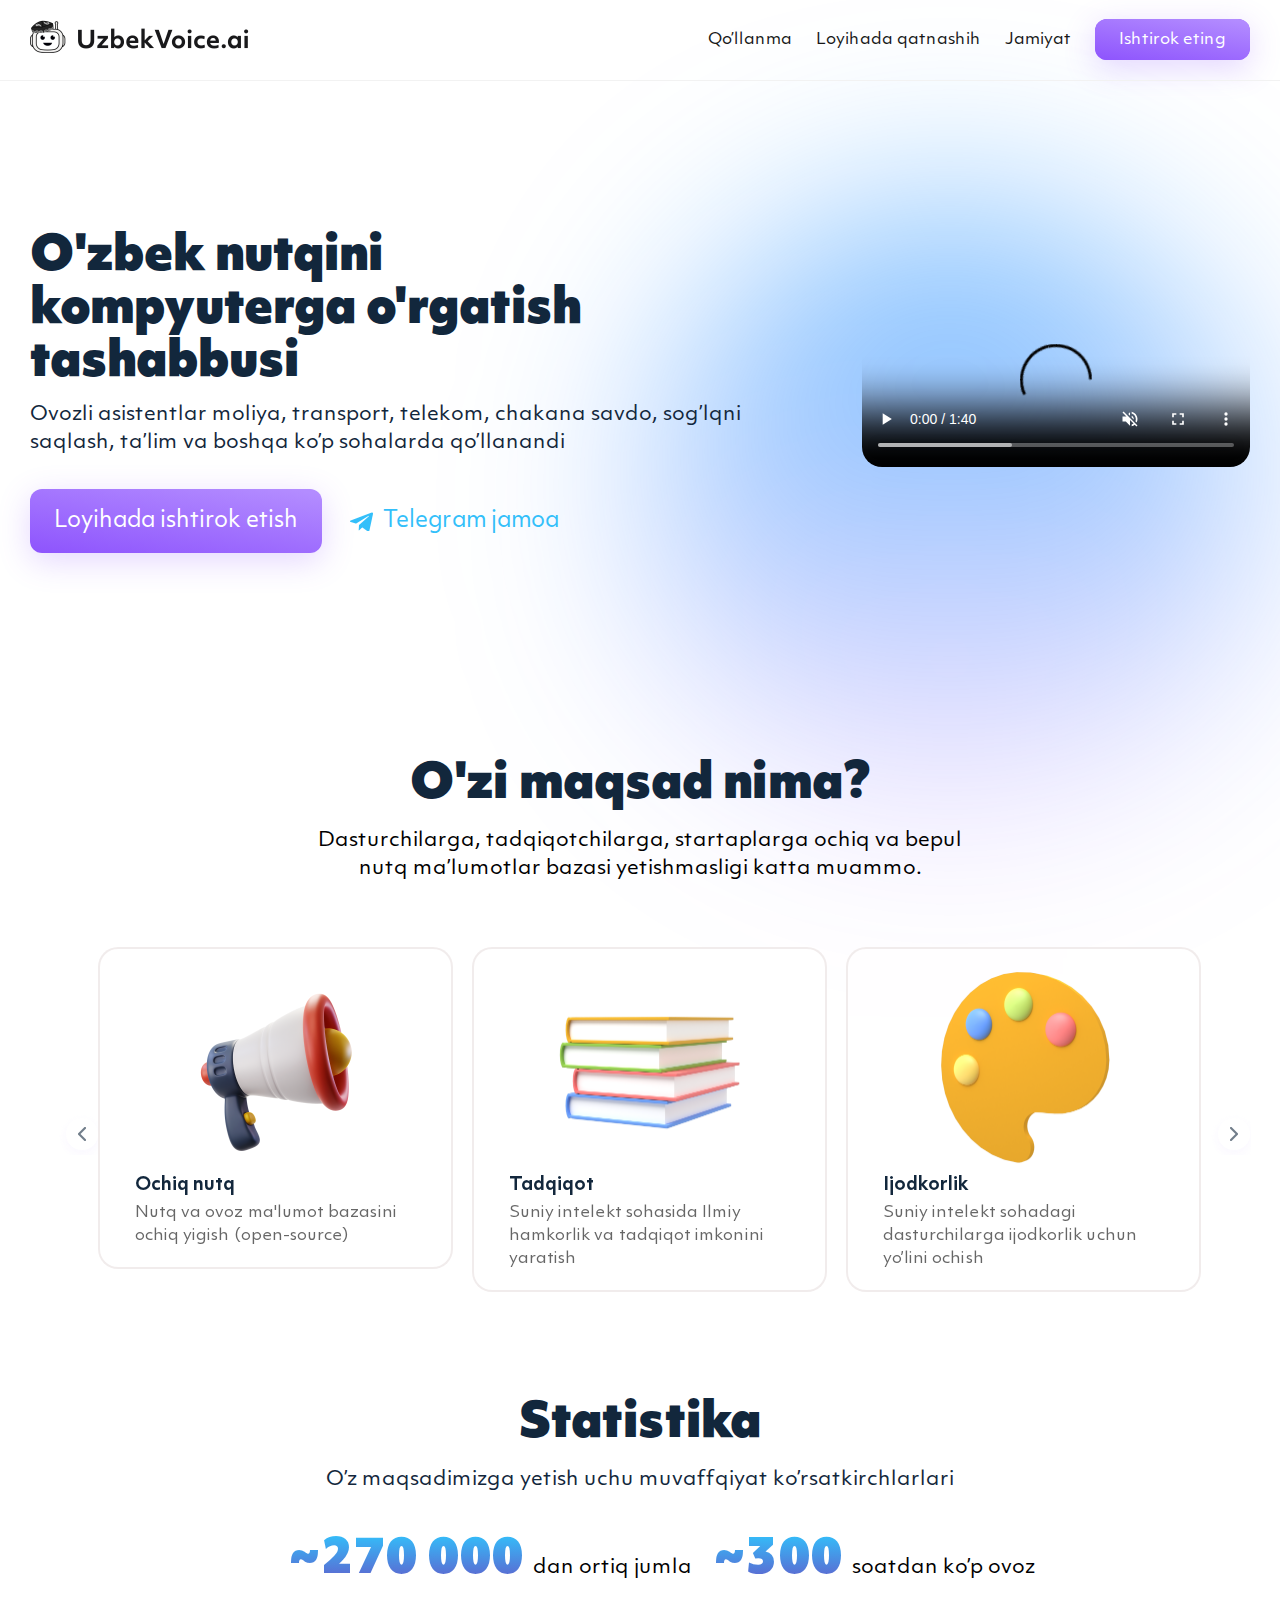
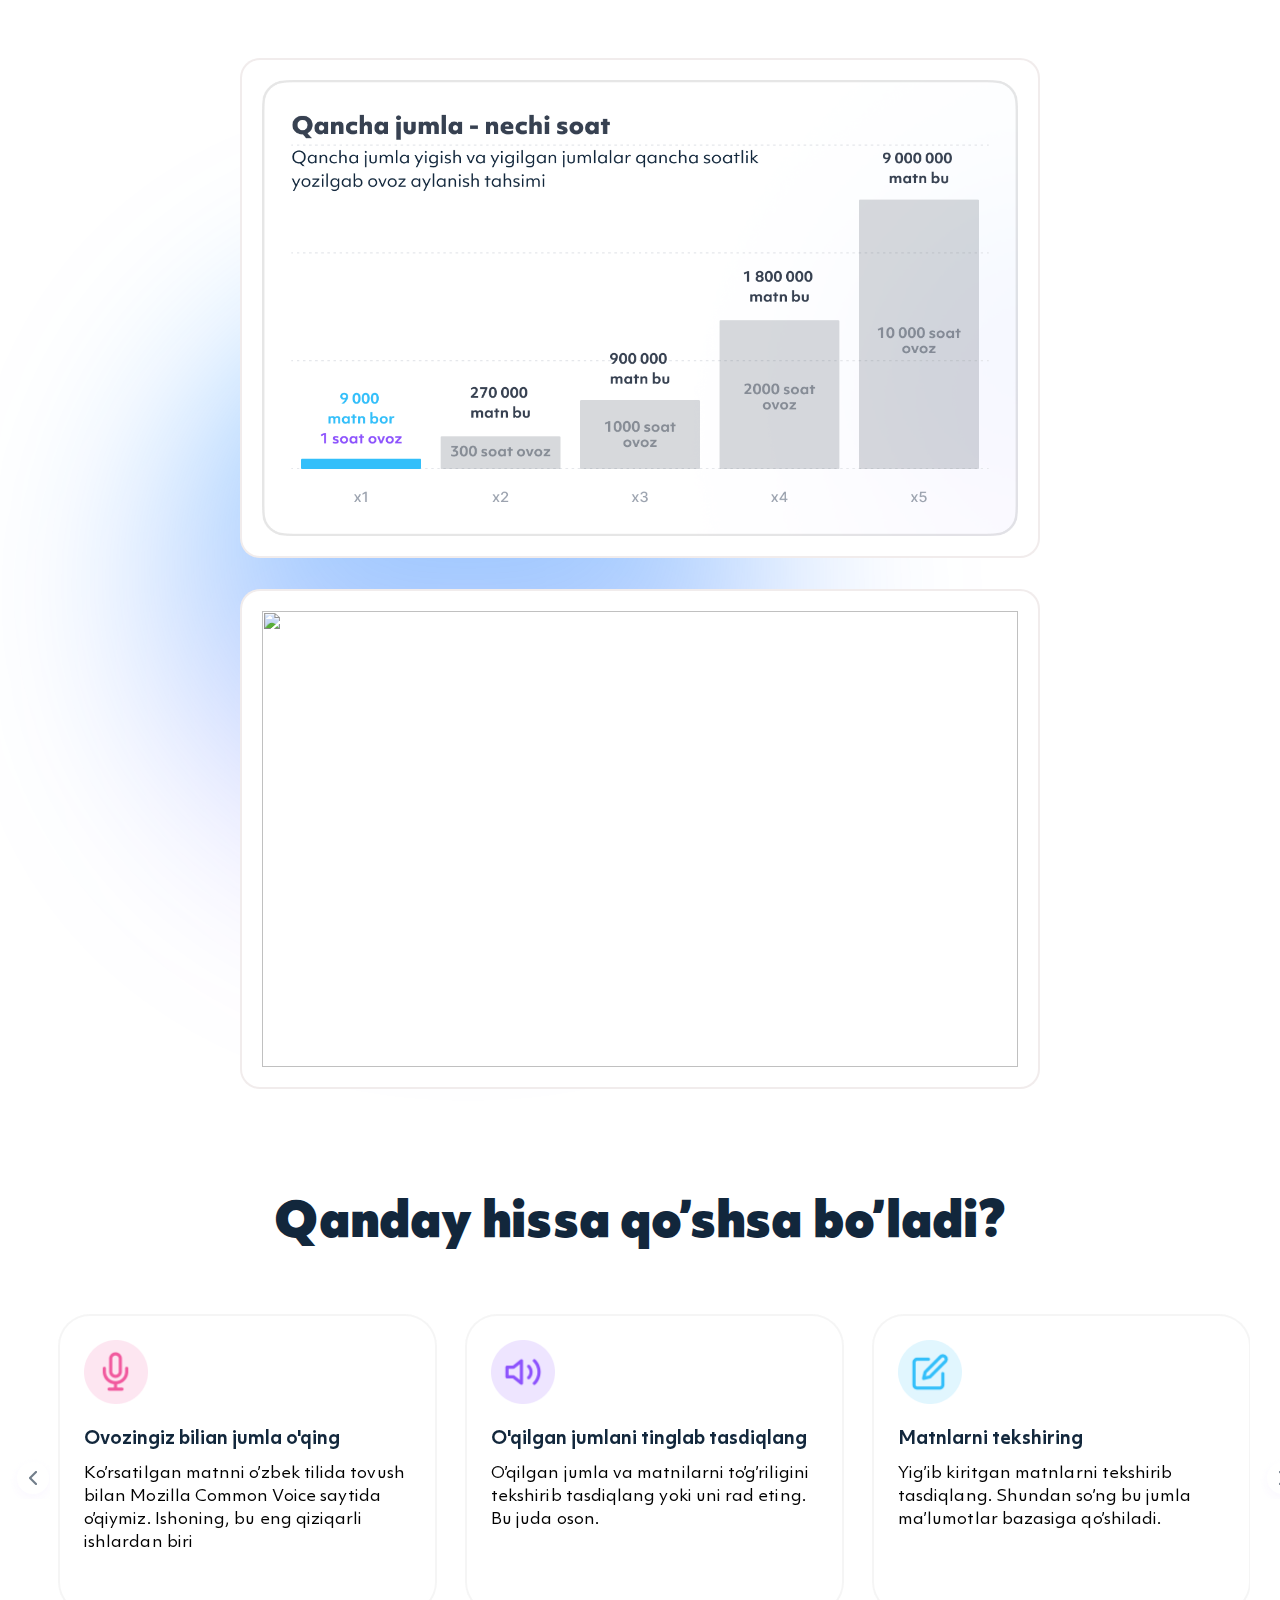
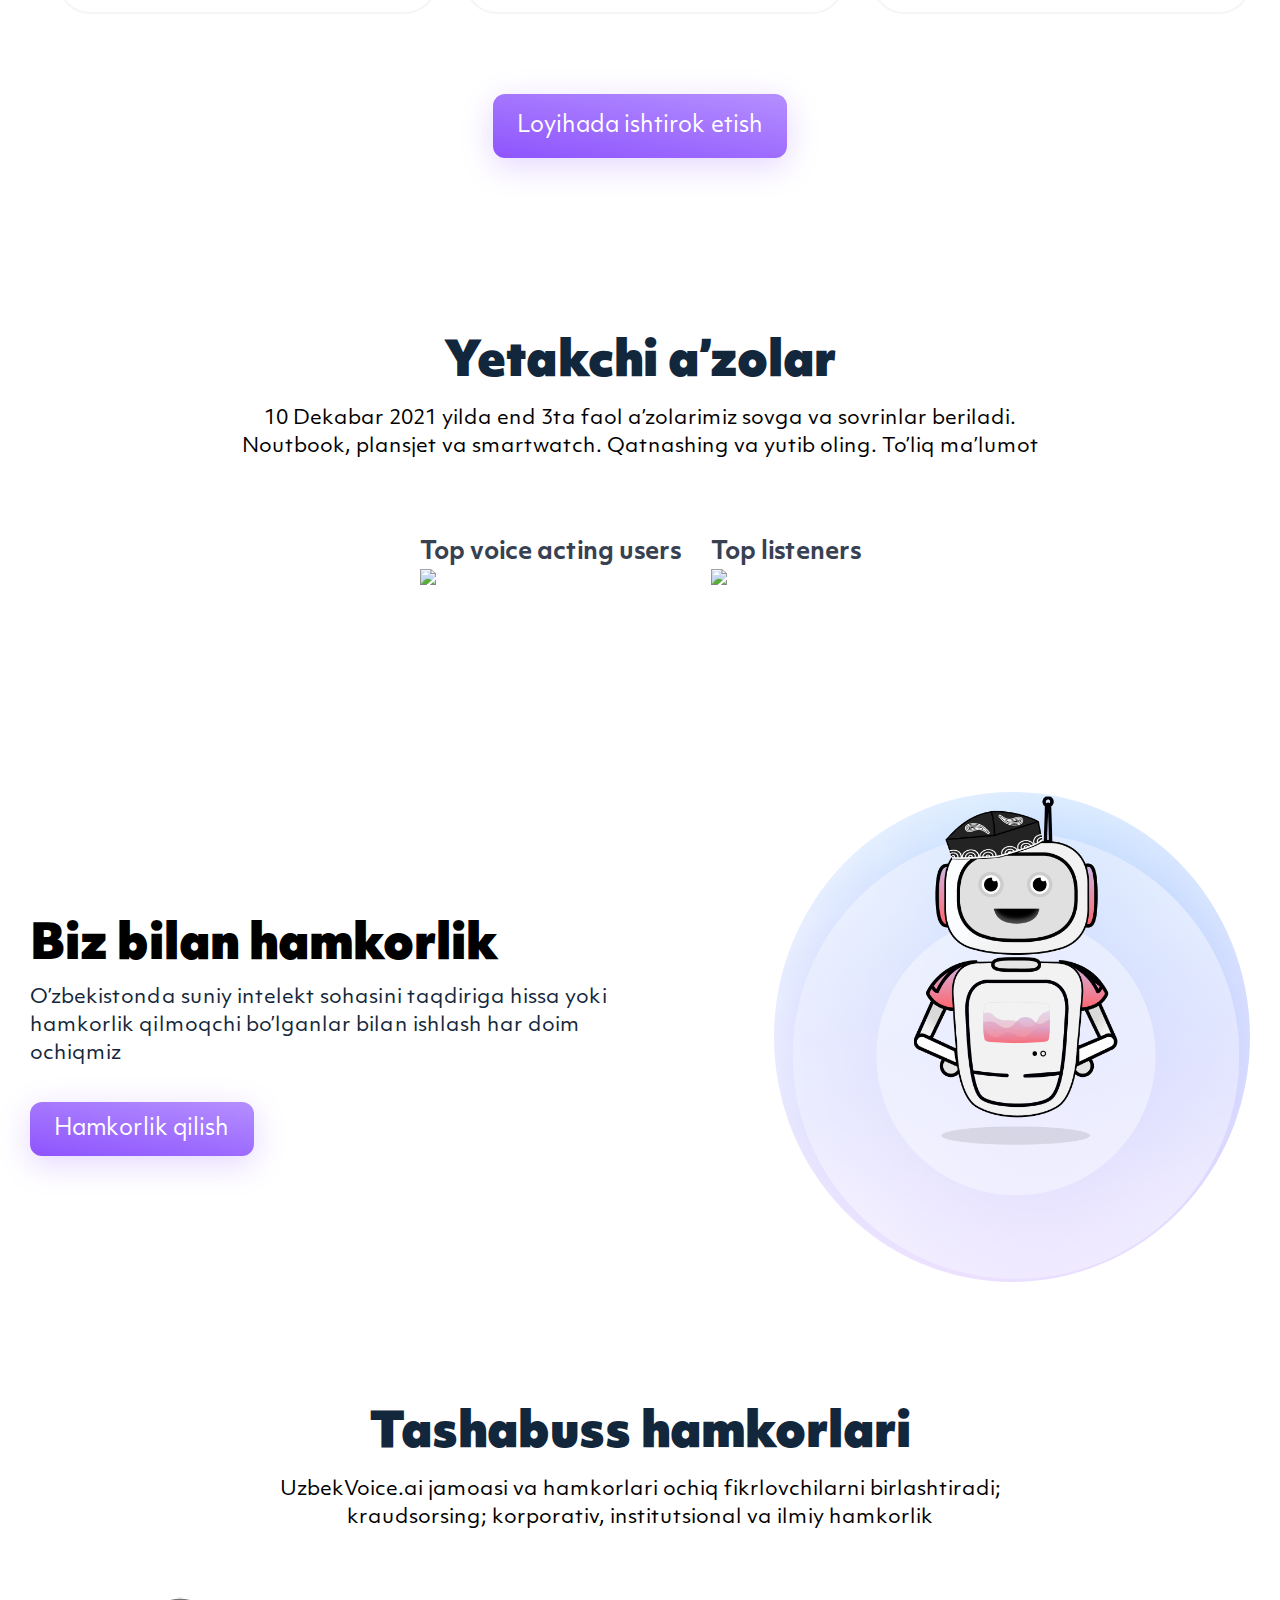
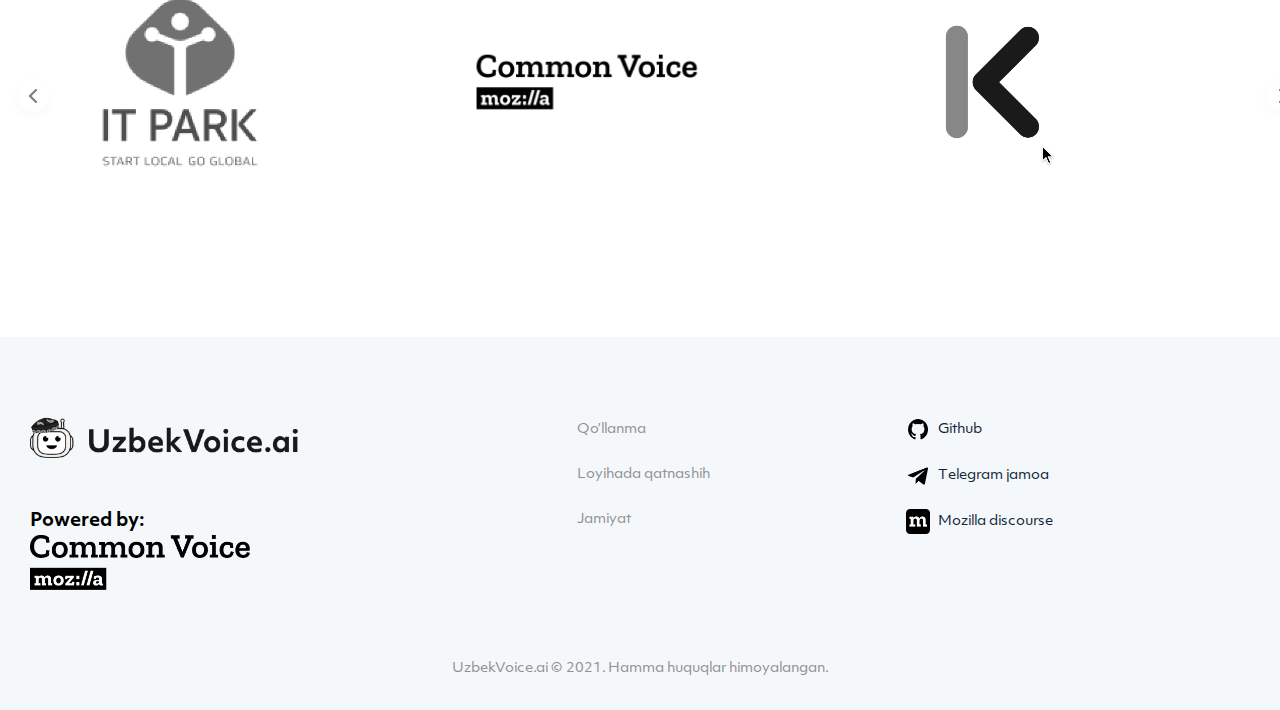
==== commit d97520d9: "Clear cache" ====
--- a/index.html
+++ b/index.html
@@ -5,12 +5,10 @@
     <meta http-equiv="X-UA-Compatible" content="IE=edge" />
     <meta name="viewport" content="width=device-width, initial-scale=1.0" />
     <title>UzbekVoice.ai - o'zbek tilini kompyuterga o'rgatish tashabbusi</title>
-    <link rel="stylesheet" href="./styles/main.min.css?style=1" />
+    <link rel="stylesheet" href="styles/main.min.css?v=2" />
     <link rel="stylesheet" href="styles/slick.css" />
-    <link rel="stylesheet" href="styles/slick-theme.css" />
-
+    <link rel="stylesheet" href="styles/slick-theme.css?v=2" />
     <link rel="icon" type="image/x-icon" href="images/favicon.png" />
-
     <meta property="og:image" content="images/cover.jpg">
   </head>
   <body>
@@ -19,13 +17,13 @@
         <div class="header__container container">
           <div class="header__body">
             <div class="header__main">
-              <img class="header__logo" src="images/logo.png" alt="logo" />
+              <a href="/"><img class="header__logo" src="images/logo.png" alt="logo" /></a>
               <nav class="header__menu">
                 <div class="menu__body">
                   <ul class="menu__list">
-                    <a class="menu__list-links" href="#!">Qo’llanma</a
-                    ><a class="menu__list-links" href="#!">Loyihada qatnashih</a
-                    ><a class="menu__list-links" href="#!">Jamiyat</a
+                    <a class="menu__list-links" href="docs.html">Qo’llanma</a
+                    ><a class="menu__list-links" href="/#howto">Loyihada qatnashih</a
+                    ><a class="menu__list-links" href="/#partners">Jamiyat</a
                     ><a class="menu__list-links" href="http://commonvoice.mozilla.org/uz/">Ishtirok eting</a>
                   </ul>
                 </div>
@@ -60,6 +58,7 @@
             </div>
             <video
               class="header__content-video"
+              poster="images/video-poster.jpg"
               src="video/video.mp4"
               controls
               muted
@@ -149,21 +148,22 @@
               </div>
             </div>
             <div class="statistic__img">
-              <img
-                class="statistic__img-file"
-                src="images/statistic1.png"
-              /><img class="statistic__img-file" src="images/statistic2.png" />
-            </div>
-          </div>
-        </div>
-      </section>
-      <div class="how__block">
-        <a class="how__btn" href="http://commonvoice.mozilla.org/uz/">Loyihada ishtirok etish</a>
-      </div>
+              <div class="statistic__img-file">
+                <img src="images/statistic1.png" />
+              </div>
+              <div class="statistic__img-file stats-datechart">
+                <img src="styles/loading.svg" class="ajax-loader">
+                <canvas id="myChart" style="display: none"></canvas>
+              </div>
+            </div>
+          </div>
+        </div>
+      </section>
+
       <section class="how">
        
         <div class="container">
-          <h3 class="how-name">Qanday hissa qo’shsa bo’ladi?</h3>
+          <h3 class="how-name" id="howto">Qanday hissa qo’shsa bo’ladi?</h3>
           <div class="slider__works">
             <div class="slider__block">
               <div class="works__content-info">
@@ -211,6 +211,11 @@
             </div>
           </div>
         </div>
+
+        <div class="how__block">
+          <a class="how__btn" href="http://commonvoice.mozilla.org/uz/">Loyihada ishtirok etish</a>
+        </div>
+
       </section>
       <section class="leader">
         <div class="container">
@@ -223,53 +228,37 @@
           <div class="leader__walls">
             <div class="leader__wall-left">
               <h3 class="leader__wall-h3">Top voice acting users</h3>
-              <div class="leader__wall-info">
-                <div class="leader__wall-block">
-                  <img src="images/leader.png" alt="" />
-                  <p>Wade Warren</p>
-                </div>
-                <span>20 000</span>
-              </div>
-              <div class="leader__wall-info">
-                <div class="leader__wall-block">
-                  <img src="images/leader.png" alt="" />
-                  <p>Wade Warren</p>
-                </div>
-                <span>20 000</span>
-              </div>
-              <div class="leader__wall-info">
-                <div class="leader__wall-block">
-                  <img src="images/leader.png" alt="" />
-                  <p>Wade Warren</p>
-                </div>
-                <span>20 000</span>
-              </div>
-              <a class="show-all" href="#!">Показать всех</a>
+
+              <div class="leaderboard-list leaderboard-list-clips">
+                <img src="styles/loading.svg" class="ajax-loader">
+
+                <div class="leader__wall-info" style="display: none;">
+                  <div class="leader__wall-block">
+                    <img src="images/leader.png" alt="" />
+                    <p class="leaderboard-username"></p>
+                  </div>
+                  <span class="leaderboard-total"></span>
+                </div>
+              </div>
+
+              <!-- a class="show-all" href="#!">Hammasini ko'rsatish</a-->
             </div>
             <div class="leader__wall-right">
               <h3 class="leader__wall-h3">Top listeners</h3>
-              <div class="leader__wall-info">
-                <div class="leader__wall-block">
-                  <img src="images/leader.png" alt="" />
-                  <p>Wade Warren</p>
-                </div>
-                <span>20 000</span>
-              </div>
-              <div class="leader__wall-info">
-                <div class="leader__wall-block">
-                  <img src="images/leader.png" alt="" />
-                  <p>Wade Warren</p>
-                </div>
-                <span>20 000</span>
-              </div>
-              <div class="leader__wall-info">
-                <div class="leader__wall-block">
-                  <img src="images/leader.png" alt="" />
-                  <p>Wade Warren</p>
-                </div>
-                <span>20 000</span>
-              </div>
-              <a class="show-all" href="#!">Показать всех</a>
+              
+              <div class="leaderboard-list leaderboard-list-votes">
+                <img src="styles/loading.svg" class="ajax-loader">
+
+                <div class="leader__wall-info" style="display: none;">
+                  <div class="leader__wall-block">
+                    <img src="images/leader.png" alt="" />
+                    <p class="leaderboard-username"></p>
+                  </div>
+                  <span class="leaderboard-total"></span>
+                </div>
+              </div>
+
+              <!--a class="show-all" href="#!">Hammasini ko'rsatish</a-->
             </div>
           </div>
         </div>
@@ -293,20 +282,19 @@
       </section>
       <section class="partners">
         <div class="container">
-          <h3 class="leader-name">
+          <h3 class="leader-name" id="partners">
             Tashabuss hamkorlari
           </h3>
           <div class="leader-p">
             UzbekVoice.ai jamoasi va hamkorlari ochiq fikrlovchilarni
-            birlashtiradi; kraudsorsing; korporativ, institutsional va ilmiy
-            hamkorlik
+            birlashtiradi; kraudsorsing; korporativ, institutsional va ilmiy hamkorlik
           </div>
           <div class="partners__catalog">
-            <img src="images/partners5.png" alt="" />
-            <img src="images/partners1.png" alt="" />
-            <img src="images/partners2.png" alt="" />
-            <img src="images/partners3.png" alt="" />
-            <img src="images/partners4.png" alt="" />
+            <div><img src="images/partners5.png" alt="" /></div>
+            <div><img src="images/partners1.png" alt="" /></div>
+            <div><img src="images/partners2.png" alt="" /></div>
+            <div><img src="images/partners3.png" alt="" /></div>
+            <div><img src="images/partners4.png" alt="" /></div>
           </div>
         </div>
       </section>
@@ -322,11 +310,11 @@
           <div class="footer__menu menu-footer">
             <div class="menu-footer__column">
               <ul class="menu-footer__list">
-                <li><a class="menu-footer__link" href="#!">Qo’llanma </a></li>
+                <li><a class="menu-footer__link" href="docs.html">Qo’llanma </a></li>
                 <li>
-                  <a class="menu-footer__link" href="#!">Loyihada qatnashih </a>
+                  <a class="menu-footer__link" href="/#howto">Loyihada qatnashih </a>
                 </li>
-                <li><a class="menu-footer__link" href="#!">Jamiyat </a></li>
+                <li><a class="menu-footer__link" href="/#partners">Jamiyat </a></li>
               </ul>
             </div>
             <div class="menu-footer__column">
@@ -370,7 +358,9 @@
       integrity="sha256-/xUj+3OJU5yExlq6GSYGSHk7tPXikynS7ogEvDej/m4="
       crossorigin="anonymous"
     ></script>
+    <script src="https://cdn.jsdelivr.net/npm/chart.js@3.5.1/dist/chart.min.js"></script>
+    <script src="./script/moment.js"></script>
     <script src="./script/slick.min.js"></script>
-    <script src="./script/common.js"></script>
+    <script src="./script/common.js?v=2"></script>
   </body>
 </html>
--- a/styles/main.min.css
+++ b/styles/main.min.css
@@ -95,10 +95,16 @@
 }
 
 .container {
+    max-width: 1200px;
+    margin: 0 auto;
+    padding: 0 15px;
+}
+
+.container__fluid {
     max-width: 1440px;
     width: 100%;
     margin: 0 auto;
-    padding: 0 15px
+    padding: 0 15px;
 }
 
 .header__logo {
@@ -197,33 +203,36 @@
     font-size: 16px;
     font-weight: 400;
     line-height: 24px;
-    -webkit-transition: all 0.5s ease;
-    -o-transition: all 0.5s ease;
-    transition: all 0.5s ease
-}
+
+}
+
 
 .header .menu__list-links:last-of-type {
+    background: linear-gradient(9deg, #8D53FD -1.4%, #B38CFF 95.18%),
+linear-gradient(0deg, #8D53FD, #8D53FD);
+    box-shadow: 0px 8px 32px rgba(141, 83, 253, 0.24);
     border-radius: 12px;
-    padding: 13px 24px;
-    -webkit-transition: all 0.5s ease;
-    -o-transition: all 0.5s ease;
-    transition: all 0.5s ease
-}
-
-.header .menu__list-links:last-of-type {
-    background: -o-linear-gradient(126.23deg, #8D53FD -1.4%, #B38CFF 95.18%), #8D53FD;
-    background: linear-gradient(323.77deg, #8D53FD -1.4%, #B38CFF 95.18%), #8D53FD;
-    mix-blend-mode: normal;
-    color: white
-}
-
-.header .menu__list-links:hover {
+    color: white;
+    padding: 12px 24px;
+}
+
+.header .menu__list-links:hover:last-of-type {
+    background: blueviolet
+}
+
+
+.header .menu__list-links:hover:nth-of-type(1) {
     color: #8D53FD
 }
 
-.header .menu__list-links:hover:last-of-type {
-    color: black
-}
+.header .menu__list-links:hover:nth-of-type(2) {
+    color: #8D53FD
+}
+
+.header .menu__list-links:hover:nth-of-type(3) {
+    color: #8D53FD
+}
+
 
 .header__content {
     position: relative;
@@ -277,10 +286,9 @@
 
 .header__content-text-btn {
     color: white;
-    padding: 21px 24px;
-    background: -o-linear-gradient(126.23deg, #8D53FD -1.4%, #B38CFF 95.18%);
-    background: linear-gradient(323.77deg, #8D53FD -1.4%, #B38CFF 95.18%);
-    -webkit-box-shadow: 0px 8px 32px rgba(141, 83, 253, 0.24);
+    padding: 16px 24px;
+    background: linear-gradient(9deg, #8D53FD -1.4%, #B38CFF 95.18%),
+linear-gradient(0deg, #8D53FD, #8D53FD);
     box-shadow: 0px 8px 32px rgba(141, 83, 253, 0.24);
     border-radius: 12px;
     font-size: 22px
@@ -332,7 +340,20 @@
 }
 
 .our__goals {
+    position: relative;
     margin-top: 205px
+}
+
+.our__goals::before {
+    content: '';
+    background: url('../images/neon-bgblur.png') no-repeat;
+    background-size: 550px;
+    position: absolute;
+    top: 25%;
+    left: 15%;
+    width: 550px;
+    height: 550px;
+    z-index: -5;
 }
 
 .our__goals-name {
@@ -355,7 +376,8 @@
 }
 
 .sliders {
-    position: relative
+    position: relative;
+    width:  90%;
 }
 
 .button__prev {
@@ -377,34 +399,15 @@
     cursor: pointer;
 }
 
-.slider::before {
-    content: '';
-    background: -webkit-gradient(linear, left top, left bottom, from(#FC50B7), to(#FF08AB));
-    background: -o-linear-gradient(top, #FC50B7 0%, #FF08AB 100%);
-    background: linear-gradient(180deg, #FC50B7 0%, #FF08AB 100%);
-    -webkit-filter: blur(100px);
-    filter: blur(100px);
-    position: absolute;
-    top: 25%;
-    left: 20%;
-    width: 400px;
-    height: 400px;
-    border-radius: 50%;
-    z-index: -5;
-    opacity: 0.4
-}
-
 .slider__slide {
-    height: 430px;
-    width: 95%;
-    background: rgba(255, 255, 255, 0.5);
+    padding: 20px;
     backdrop-filter: blur(80px);
     border-radius: 20px;
-    border: 1px solid rgb(238, 231, 231);
-  background: rgba(255, 255, 255, 0.438);
+    border: 2px solid rgba(238, 231, 231, 0.8);
+    background: rgba(255, 255, 255, 0.1);
     -webkit-box-sizing: border-box;
     box-sizing: border-box;
-    -webkit-backdrop-filter: blur(80px);
+    -webkit-backdrop-filter: blur(10px);
     text-align: center;
     display: -webkit-box;
     display: -ms-flexbox;
@@ -437,19 +440,19 @@
     font-size: 18px;
     font-weight: 700;
     line-height: 22px;
+    margin-bottom: 5px;
     letter-spacing: 0.0007em;
     text-align: left;
     color: #12273C
 }
 
 .slider__slide-item-p {
-    width: 280px;
     font-size: 16px;
     font-weight: 400;
     line-height: 23px;
     letter-spacing: 0.0043em;
     text-align: left;
-    color: #00000099
+    color: rgba(0, 0, 0, 0.6);
 }
 
 
@@ -463,7 +466,7 @@
 }
 
 .statistic__content {
-    margin-top: 266px;
+    margin-top: 206px;
     text-align: center
 }
 
@@ -524,7 +527,16 @@
 
 .statistic__img-file {
     height: 389px;
-    width: 618px
+    width: 618px;
+    background: #fff;
+    padding: 20px;
+    border-radius: 20px;
+    border: 2px solid rgba(238, 231, 231, 0.8);
+}
+.statistic__img-file canvas,
+.statistic__img-file img {
+    height: 100%;
+    width:  100%;
 }
 
 .statistic__img::before {
@@ -553,6 +565,19 @@
     font-family: "Objektiv"
 }
 
+.how::before {
+    content: '';
+    background: url('../images/neon-bgblur.png') no-repeat;
+    background-size: 550px;
+    position: absolute;
+    top: 15%;
+    left: 10%;
+    width: 550px;
+    height: 550px;
+    z-index: -5;
+    opacity: 0.5;
+}
+
 .how-name {
     font-size: 48px;
     font-weight: 900;
@@ -578,15 +603,15 @@
 
 .how__btn {
     color: white;
-    padding: 21px 24px;
-    background: -o-linear-gradient(126.23deg, #8D53FD -1.4%, #B38CFF 95.18%);
-    background: linear-gradient(323.77deg, #8D53FD -1.4%, #B38CFF 95.18%);
-    -webkit-box-shadow: 0px 8px 32px rgba(141, 83, 253, 0.24);
+    padding: 16px 24px;
+    background: linear-gradient(9deg, #8D53FD -1.4%, #B38CFF 95.18%),
+linear-gradient(0deg, #8D53FD, #8D53FD);
     box-shadow: 0px 8px 32px rgba(141, 83, 253, 0.24);
     border-radius: 12px;
     font-size: 22px;
     display: inline-block;
     margin-top: 80px;
+    letter-spacing: 0.0043em;
 }
 
 .how__btn:hover {
@@ -647,8 +672,24 @@
 .works__slide-item {}
 
 .leader {
-    margin-top: 178px
-}
+    position: relative;
+    margin-top: 178px;
+    margin-bottom: 78px
+}
+
+.leader::before {
+    content: '';
+    background: url('../images/neon-bgblur.png') no-repeat;
+    background-size: 550px;
+    position: absolute;
+    top: 25%;
+    left: 30%;
+    width: 550px;
+    height: 550px;
+    z-index: -5;
+    opacity: 0.7;
+}
+
 
 .leader-name {
     font-size: 48px;
@@ -663,7 +704,7 @@
     font-size: 20px;
     font-weight: 400;
     line-height: 28px;
-    width: 654px;
+    width: 800px;
     text-align: center;
     margin: 0 auto;
     margin-top: 16px
@@ -685,28 +726,16 @@
     margin-left: 30px
 }
 
-.leader__wall-right::before {
-    content: '';
-    background: -webkit-gradient(linear, left top, left bottom, from(#FC50B7), to(#FF08AB));
-    background: -o-linear-gradient(top, #FC50B7 0%, #FF08AB 100%);
-    background: linear-gradient(180deg, #FC50B7 0%, #FF08AB 100%);
-    -webkit-filter: blur(100px);
-    filter: blur(100px);
-    position: absolute;
-    top: 10%;
-    left: 30%;
-    width: 400px;
-    height: 400px;
-    border-radius: 50%;
-    z-index: -5;
-    opacity: 0.3
-}
-
 .leader__wall-h3 {
     font-size: 24px;
     font-weight: 700;
     line-height: 32px;
     color: #374151
+}
+
+.leaderboard-list {
+    min-height: 100px;
+    margin-bottom: 20px;
 }
 
 .leader__wall-block {
@@ -844,13 +873,11 @@
     line-height: 22px;
     letter-spacing: 0.0043em;
     color: white;
-    background: -o-linear-gradient(126.23deg, #8D53FD -1.4%, #B38CFF 95.18%), #8D53FD;
-    background: linear-gradient(323.77deg, #8D53FD -1.4%, #B38CFF 95.18%), #8D53FD;
-    mix-blend-mode: normal;
-    -webkit-box-shadow: 0px 8px 32px rgba(141, 83, 253, 0.24);
+    background: linear-gradient(9deg, #8D53FD -1.4%, #B38CFF 95.18%),
+linear-gradient(0deg, #8D53FD, #8D53FD);
     box-shadow: 0px 8px 32px rgba(141, 83, 253, 0.24);
     border-radius: 12px;
-    padding: 21px 24px
+    padding: 16px 24px
 }
 
 .more__info-link:hover {
@@ -863,7 +890,7 @@
 }
 
 .partners {
-    margin-bottom: 195px
+    margin-bottom: 105px
 }
 
 .partners__h3 {
@@ -886,7 +913,7 @@
     width: 800px;
     margin: 0 auto
 }
-
+.partners
 .partners__catalog {
     max-height: 390px;
     display: -webkit-box;
@@ -901,13 +928,15 @@
     height: 80%;
 }
 
-.partners :nth-child(4) {
-    width: 120px
-}
-
 .partners__catalog img {
     width: 300px;
     display: inline;
+    filter: grayscale();
+    transition: all 500ms;
+}
+
+.partners__catalog img:hover {
+    filter: none;
 }
 
 ._footer-title {
@@ -1001,7 +1030,7 @@
 }
 
 .footer .menu-footer__list li {
-    margin: 0 0 20px 0
+    margin: 0 0 20px 0;
 }
 
 .footer .menu-footer__list li :hover {
@@ -1011,29 +1040,25 @@
 .footer .menu-footer__link {
     font-size: 14px;
     font-weight: 400;
-    line-height: 18px;
-    color: #2C2C2C
+    line-height: 24px;
+    color: #919293;
 }
 
 .footer .menu-footer-block {
-    display: -webkit-box;
-    display: -ms-flexbox;
-    display: flex;
-    margin: 0 0 20px 0;
-    cursor: pointer;
-    align-items: center;
+    display: flex;
+    align-items: top;
 }
 
 .footer .menu-footer-block-img {
     width: 24px;
-    height: 24px
+    height: 25px
 }
 
 .footer .menu-footer-info {
     margin-left: 8px;
     font-size: 14px;
     font-weight: 400;
-    line-height: 18px;
+    line-height: 26px;
     color: #12273C
 }
 
@@ -1048,12 +1073,12 @@
     font-style: normal;
     font-weight: 400;
     line-height: 18px;
-    color: #2C2C2C
+    color: #919293;
 }
 
 @media (max-width: 1440px) {
     .container {
-        max-width: 992px
+        max-width: 1250px;
     }
 
     .works__content-info {
@@ -1079,7 +1104,7 @@
     }
 
     .statistic__content {
-        margin-top: 150px;
+        margin-top: 105px;
     }
 }
 
@@ -1181,7 +1206,7 @@
     }
 
     .header__burger {
-        display: block
+        display: none
     }
 
     .header__content-text-h1 {
@@ -1200,6 +1225,13 @@
         line-height: 22px;
         letter-spacing: 0em;
         text-align: left
+    }
+
+    .how::before,
+    .leader::before,
+    .our__goals::before {
+        max-width: 300px;
+        background-size: 300px;
     }
 
     .leader-p {
@@ -1309,10 +1341,6 @@
     .header__content-info {
         margin-right: 30px;
         margin-top: 20px;
-    }
-
-    .slider__slide-item-p {
-        width: 200px;
     }
 
     .works__content-info {
@@ -1455,12 +1483,7 @@
         margin-top: 10px;
     }
 
-    .slick-prev:before,
-    .slick-next:before {
-        display: none;
-        width: 0;
-        height: 0;
-    }
+
 }
 
 @media (max-width: 480px) {
@@ -1499,4 +1522,172 @@
         margin: 0;
     }
 
+}
+
+.main__content {
+    margin: 80px 0;
+}
+
+.main__content-block {
+    display: flex;
+    flex-direction: column;
+}
+
+/* .main__content:first-of-type::before {
+    content: '';
+    background: -webkit-gradient(linear, left top, left bottom, from(rgba(0, 133, 255, 0.58)), to(rgba(173, 0, 255, 0.11)));
+    filter: blur(100px);
+    position: absolute;
+    z-index: -5;
+    right: 23%;
+    top: 17%;
+    width: 438px;
+    height: 438px;
+    border-radius: 50%;
+    z-index: -5
+}
+.main__content:first-of-type::after {
+    content: '';
+    background: -webkit-gradient(linear, left top, left bottom, from(rgba(0, 133, 255, 0.58)), to(rgba(155, 19, 218, 0.404)));
+    filter: blur(100px);
+    position: absolute;
+    z-index: -5;
+    left: 30%;
+    top: 65%;
+    width: 438px;
+    height: 438px;
+    border-radius: 50%;
+    z-index: -5
+}
+
+.main__content:last-of-type::before {
+    content: '';
+    background: -webkit-gradient(linear, left top, left bottom, from(rgba(0, 133, 255, 0.58)), to(rgba(155, 19, 218, 0.404)));
+    filter: blur(100px);
+    position: absolute;
+    z-index: -5;
+    left: 30%;
+    top: 65%;
+    width: 438px;
+    height: 438px;
+    border-radius: 50%;
+    z-index: -5
+}
+.main__content:last-of-type::after {
+    content: '';
+    background: -webkit-gradient(linear, left top, left bottom, from(rgba(0, 133, 255, 0.58)), to(rgba(155, 19, 218, 0.404)));
+    filter: blur(100px);
+    position: absolute;
+    z-index: -5;
+    left: 30%;
+    top: 65%;
+    width: 438px;
+    height: 438px;
+    border-radius: 50%;
+    z-index: -5
+} */
+
+
+
+.main__block-item {
+    display: flex;
+    padding: 40px;
+    background: linear-gradient(0deg, rgba(255, 255, 255, 0.5), rgba(255, 255, 255, 0.5));
+    backdrop-filter: blur(80px);
+    border-radius: 24px;
+    margin-bottom: 24px;
+    border: 1px solid #FFFFFF80;
+
+}
+
+.item-left {
+    display: flex;
+    flex-direction: column;
+    justify-content: center;
+}
+
+.date {
+    font-size: 16px;
+    font-style: normal;
+    font-weight: 400;
+    line-height: 23px;
+    letter-spacing: 0.0043em;
+    text-align: left;
+    color: #00000099;
+    margin-bottom: 4px;
+
+}
+
+.h2-item-left {
+    font-size: 28px;
+    font-style: normal;
+    font-weight: 700;
+    line-height: 31px;
+    letter-spacing: 0.0022em;
+    text-align: left;
+    margin-bottom: 24px;
+    color: #12273C;
+
+}
+
+.text {
+    width: 510px;
+    font-size: 16px;
+    font-style: normal;
+    font-weight: 400;
+    line-height: 23px;
+    letter-spacing: 0.0043em;
+    text-align: left;
+    color: #00000099;
+
+}
+
+.item-right-video {
+    width: 416px;
+    height: 291px;
+    margin-left: 50px;
+}
+
+.main__notes-item {
+    display: flex;
+    flex-direction: column;
+    align-items: initial;
+    background: linear-gradient(0deg, rgba(255, 255, 255, 0.5), rgba(255, 255, 255, 0.5));
+    backdrop-filter: blur(80px);
+    border-radius: 24px;
+    border: 1px solid #FFFFFF80;
+    padding: 40px 44px 34px 40px;
+    margin-bottom: 24px;
+}
+
+.main__notes:last-child {
+    margin-bottom: 200px;
+}
+
+@media (max-width: 1080px) {
+    .main__block-item {
+        flex-direction: column-reverse;
+        align-items: center;
+    }
+    .item-right-video {
+        margin: 0;
+        margin-bottom: 30px;
+    }
+}
+
+@media (max-width: 560px) {
+    .text {
+        width: 100%;    
+        margin: 0 auto;
+    }
+    .item-left {
+        margin:  0 auto;
+    }
+}
+
+@media (max-width: 450px) {
+    .item-right-video {
+        width: 297px;
+        height: 180px;
+    }
 }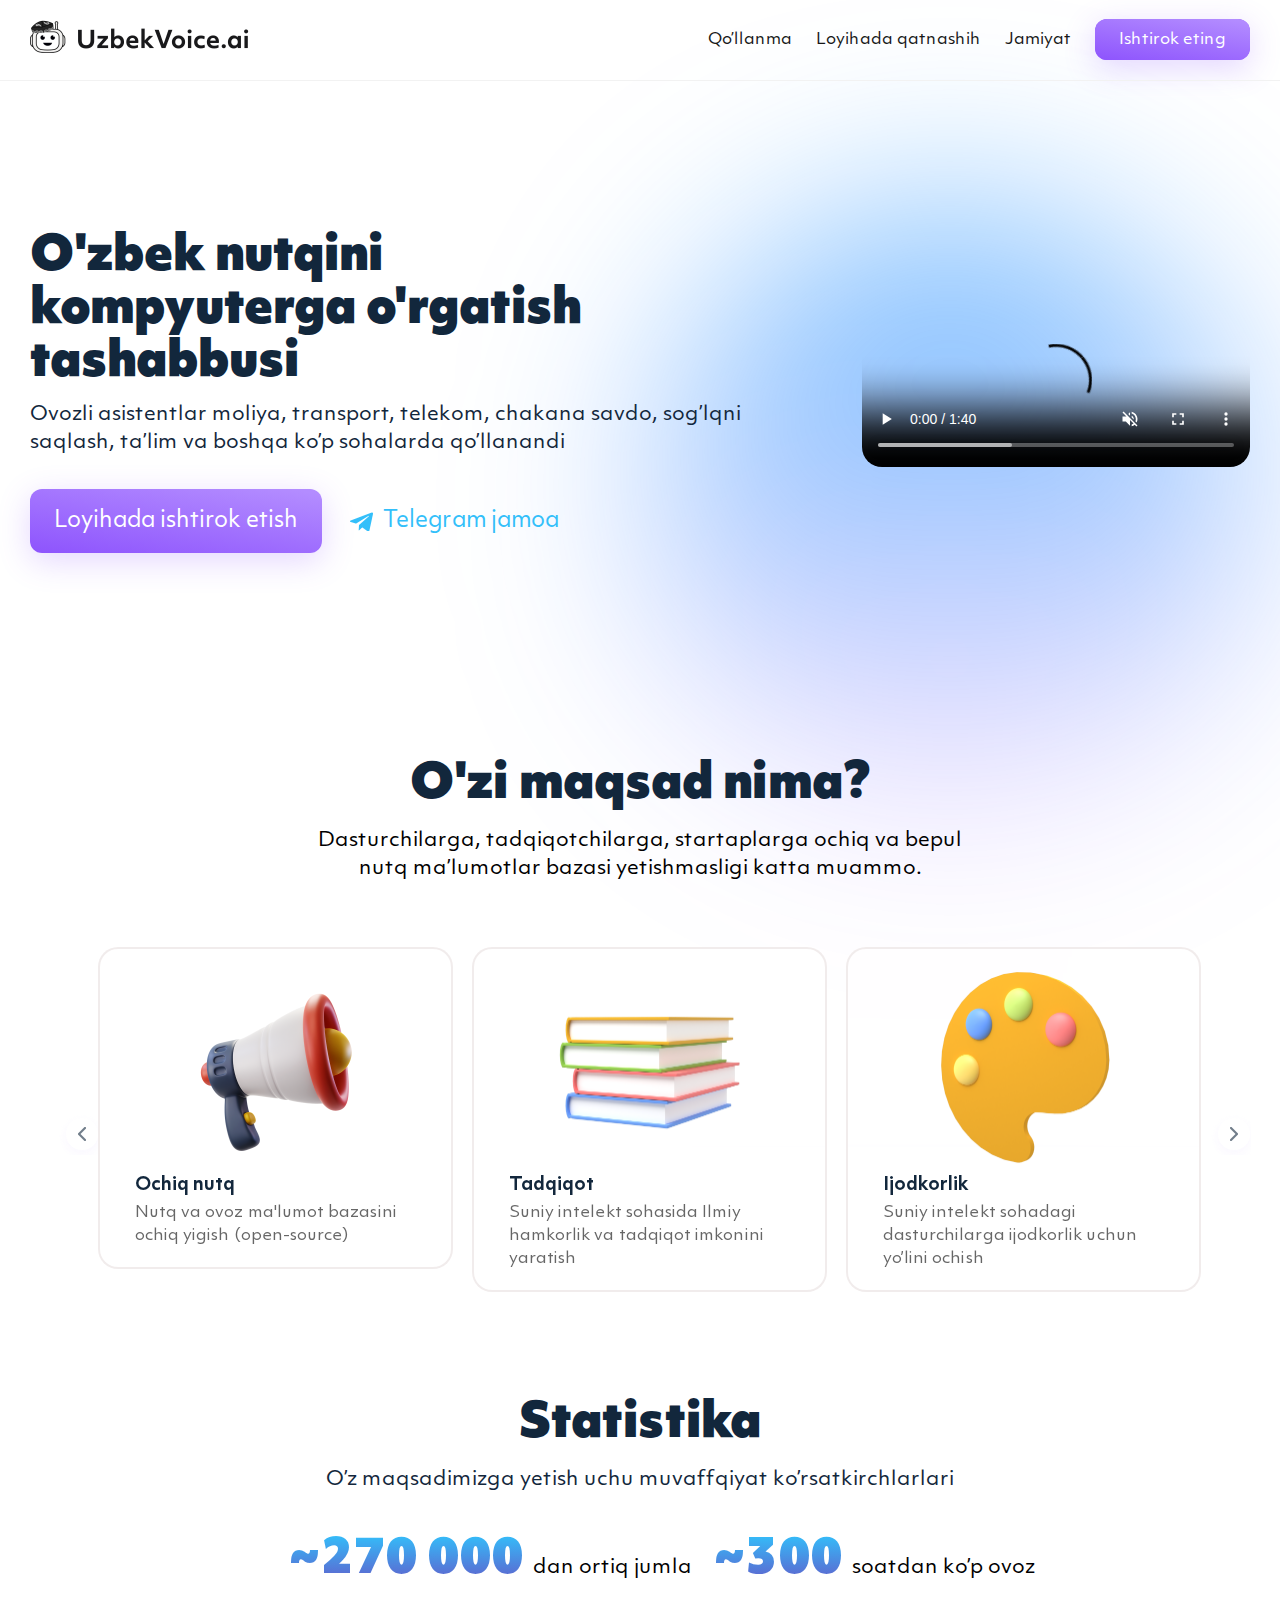
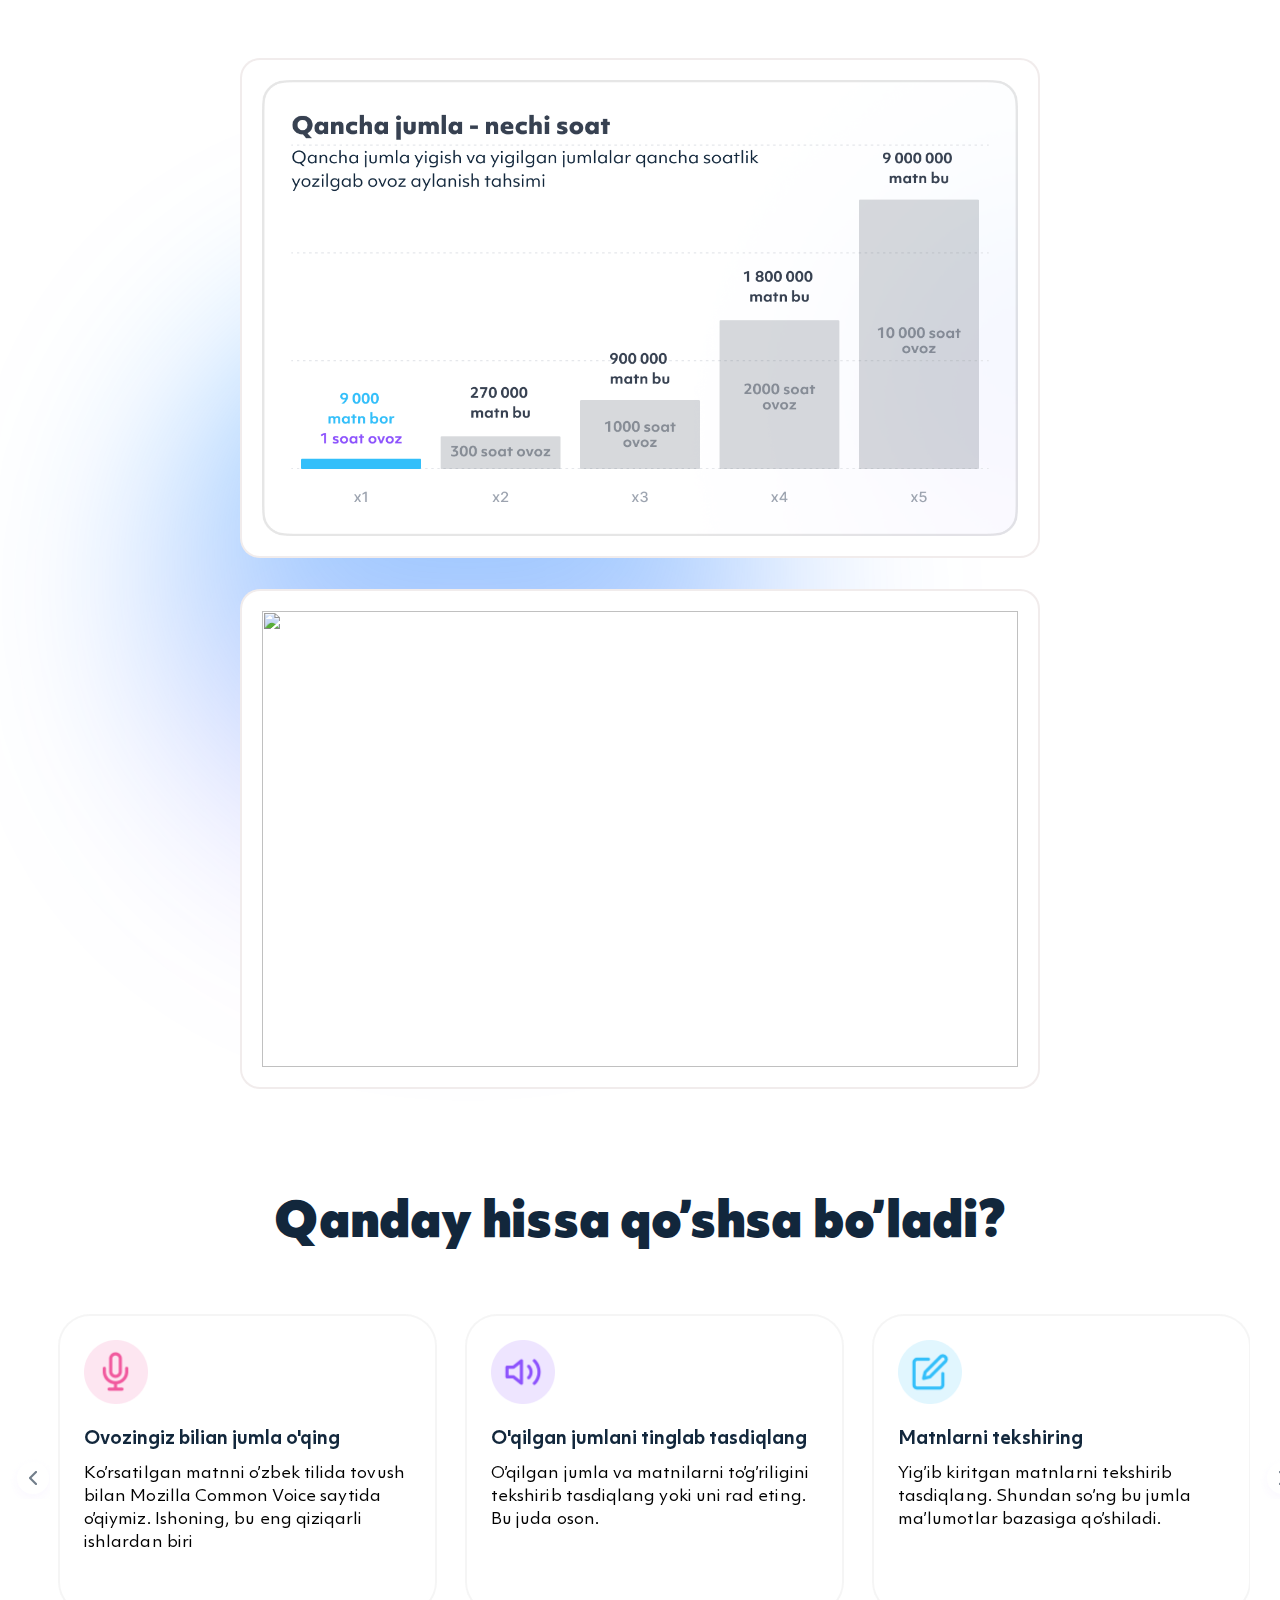
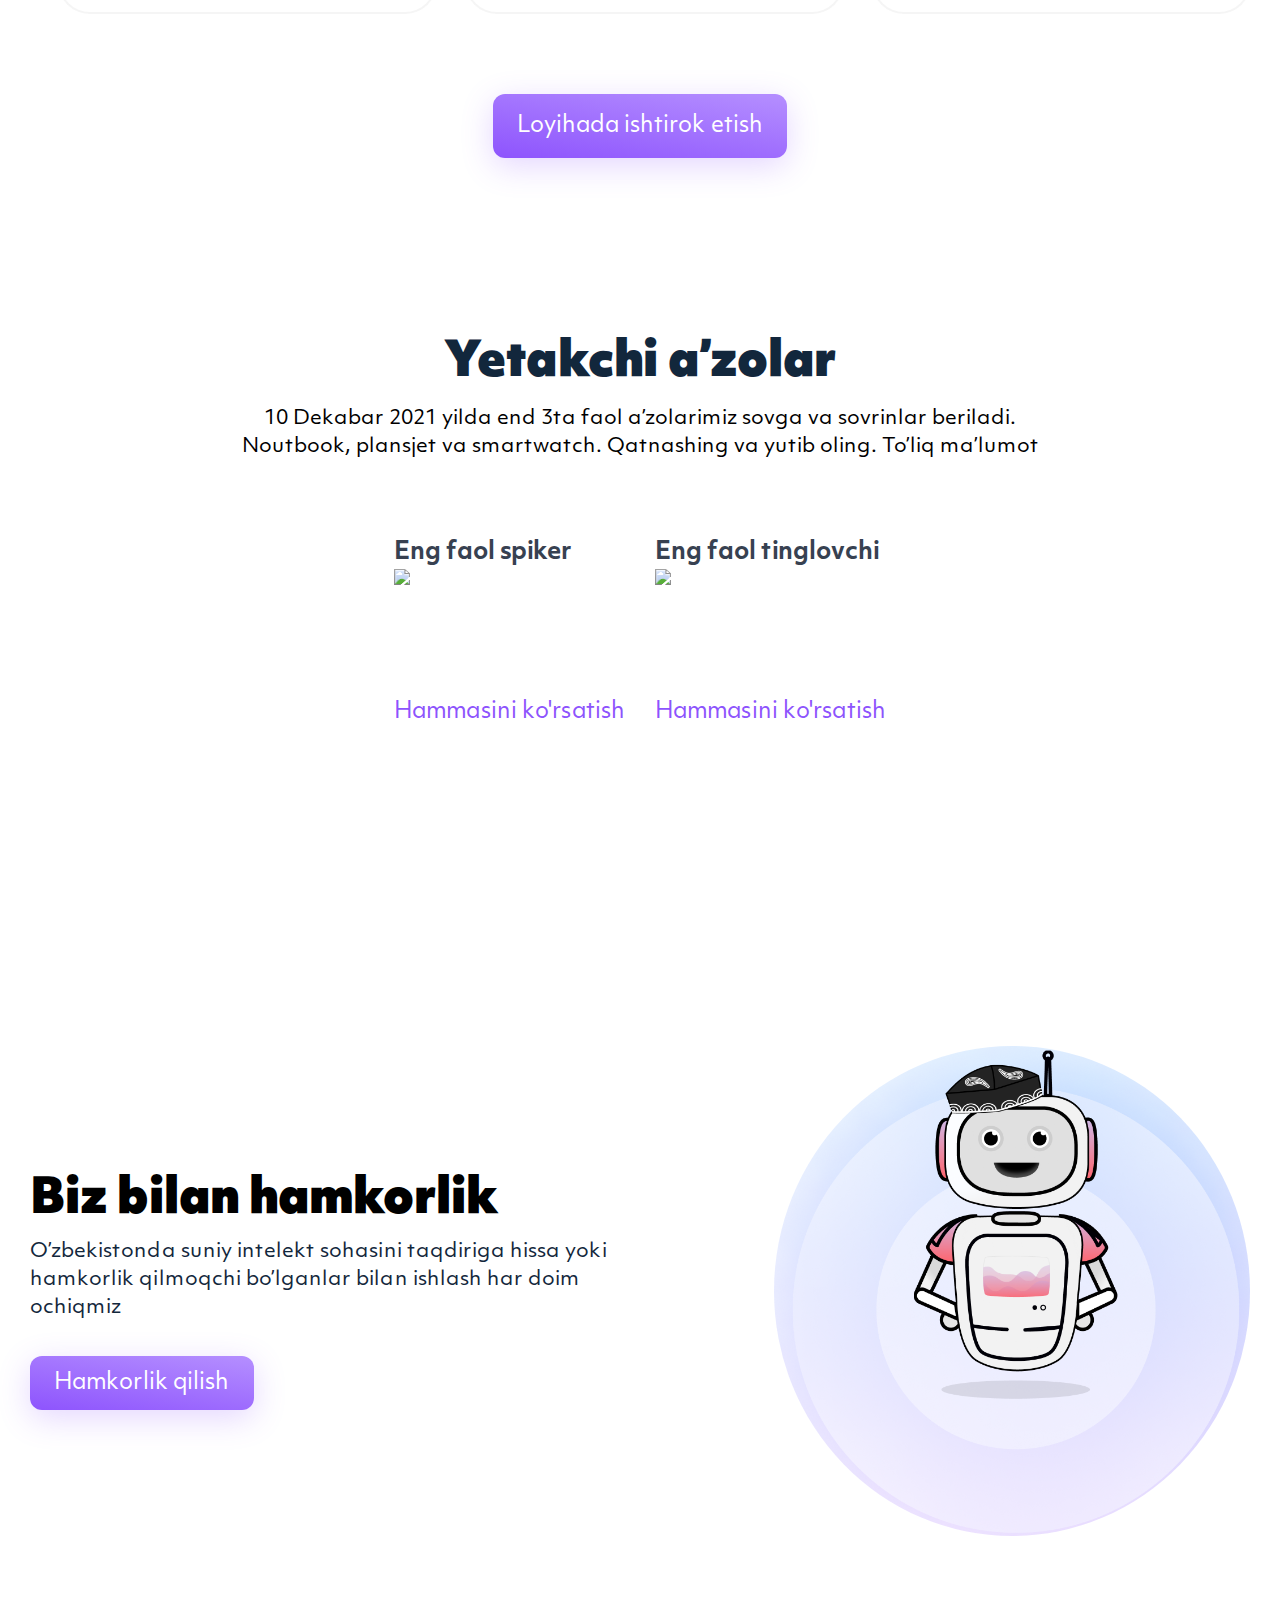
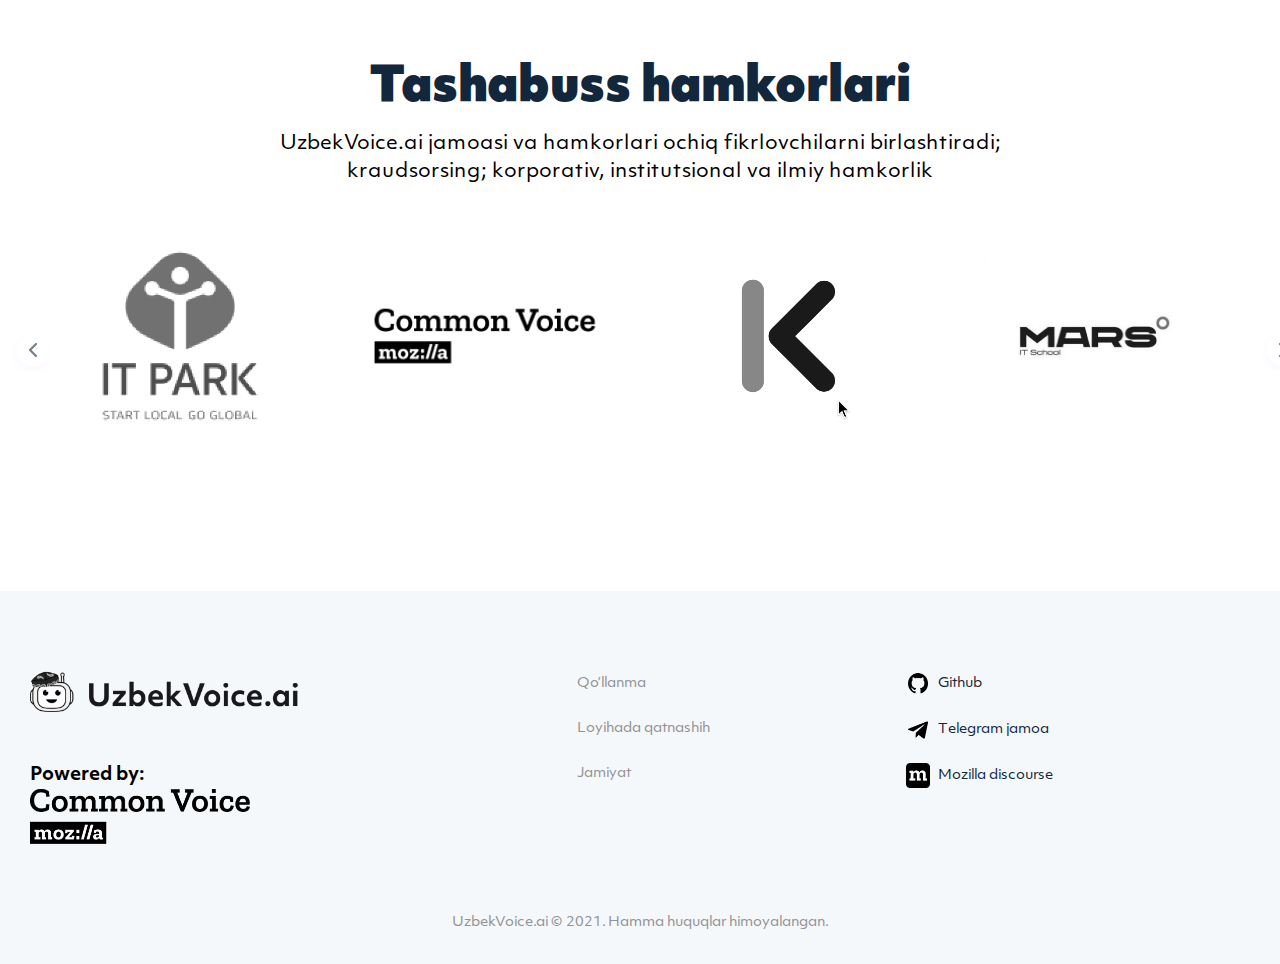
==== commit 8606785f: "modal" ====
--- a/index.html
+++ b/index.html
@@ -7,7 +7,7 @@
     <title>UzbekVoice.ai - o'zbek tilini kompyuterga o'rgatish tashabbusi</title>
     <link rel="stylesheet" href="styles/main.min.css?v=2" />
     <link rel="stylesheet" href="styles/slick.css" />
-    <link rel="stylesheet" href="styles/slick-theme.css?v=2" />
+    <link rel="stylesheet" href="styles/slick-theme.css?v=3" />
     <link rel="icon" type="image/x-icon" href="images/favicon.png" />
     <meta property="og:image" content="images/cover.jpg">
   </head>
@@ -25,6 +25,12 @@
                     ><a class="menu__list-links" href="/#howto">Loyihada qatnashih</a
                     ><a class="menu__list-links" href="/#partners">Jamiyat</a
                     ><a class="menu__list-links" href="http://commonvoice.mozilla.org/uz/">Ishtirok eting</a>
+                    <div class="header__close-content">
+                      <div class="header__close">
+                        <span class="header__close-line"> </span>
+                        <span class="header__close-line"> </span>
+                      </div>
+                    </div>
                   </ul>
                 </div>
                 <div class="header__burger">
@@ -218,6 +224,7 @@
 
       </section>
       <section class="leader">
+        <div class="modal__overlay"></div>
         <div class="container">
           <h3 class="leader-name">Yetakchi a’zolar</h3>
           <div class="leader-p">
@@ -227,7 +234,7 @@
           </div>
           <div class="leader__walls">
             <div class="leader__wall-left">
-              <h3 class="leader__wall-h3">Top voice acting users</h3>
+              <h3 class="leader__wall-h3">Eng faol spiker</h3>
 
               <div class="leaderboard-list leaderboard-list-clips">
                 <img src="styles/loading.svg" class="ajax-loader">
@@ -240,11 +247,22 @@
                   <span class="leaderboard-total"></span>
                 </div>
               </div>
-
-              <!-- a class="show-all" href="#!">Hammasini ko'rsatish</a-->
+              <div class="show-all">Hammasini ko'rsatish</div>
+              <!-- modal -->
+              <div class="modal">
+                <div class="modal__item">
+                  <div class="modal__close-content">
+                    <div class="modal__close">
+                      <span class="modal__close-line"> </span>
+                      <span class="modal__close-line"> </span>
+                    </div>
+                  </div>
+                  <h2 class="modal__title">Top voice acting users</h2>
+                </div>
+              </div>
             </div>
             <div class="leader__wall-right">
-              <h3 class="leader__wall-h3">Top listeners</h3>
+              <h3 class="leader__wall-h3">Eng faol tinglovchi</h3>
               
               <div class="leaderboard-list leaderboard-list-votes">
                 <img src="styles/loading.svg" class="ajax-loader">
@@ -257,8 +275,18 @@
                   <span class="leaderboard-total"></span>
                 </div>
               </div>
-
-              <!--a class="show-all" href="#!">Hammasini ko'rsatish</a-->
+              <div class="show-all">Hammasini ko'rsatish</div>  
+              <div class="modal">
+                <div class="modal__item">
+                  <div class="modal__close-content">
+                    <div class="modal__close">
+                      <span class="modal__close-line"> </span>
+                      <span class="modal__close-line"> </span>
+                    </div>
+                  </div>
+                  <h2 class="modal__title">David Pidor</h2>
+                </div>
+              </div>
             </div>
           </div>
         </div>
@@ -273,7 +301,7 @@
                   O’zbekistonda suniy intelekt sohasini taqdiriga hissa yoki
                   hamkorlik qilmoqchi bo’lganlar bilan ishlash har doim ochiqmiz
                 </p>
-                <a class="more__info-link" href="#!">Hamkorlik qilish</a>
+                <a class="more__info-link" href="join-us.html">Hamkorlik qilish</a>
               </div>
               <img class="micro__content" src="images/micro.png" />
             </div>
--- a/styles/main.min.css
+++ b/styles/main.min.css
@@ -191,6 +191,8 @@
     bottom: 25%
 }
 
+
+
 .header .menu__list {
     -webkit-transition: all 0.3s ease;
     -o-transition: all 0.3s ease;
@@ -209,7 +211,7 @@
 
 .header .menu__list-links:last-of-type {
     background: linear-gradient(9deg, #8D53FD -1.4%, #B38CFF 95.18%),
-linear-gradient(0deg, #8D53FD, #8D53FD);
+        linear-gradient(0deg, #8D53FD, #8D53FD);
     box-shadow: 0px 8px 32px rgba(141, 83, 253, 0.24);
     border-radius: 12px;
     color: white;
@@ -288,7 +290,7 @@
     color: white;
     padding: 16px 24px;
     background: linear-gradient(9deg, #8D53FD -1.4%, #B38CFF 95.18%),
-linear-gradient(0deg, #8D53FD, #8D53FD);
+        linear-gradient(0deg, #8D53FD, #8D53FD);
     box-shadow: 0px 8px 32px rgba(141, 83, 253, 0.24);
     border-radius: 12px;
     font-size: 22px
@@ -377,7 +379,7 @@
 
 .sliders {
     position: relative;
-    width:  90%;
+    width: 90%;
 }
 
 .button__prev {
@@ -533,10 +535,11 @@
     border-radius: 20px;
     border: 2px solid rgba(238, 231, 231, 0.8);
 }
+
 .statistic__img-file canvas,
 .statistic__img-file img {
     height: 100%;
-    width:  100%;
+    width: 100%;
 }
 
 .statistic__img::before {
@@ -605,7 +608,7 @@
     color: white;
     padding: 16px 24px;
     background: linear-gradient(9deg, #8D53FD -1.4%, #B38CFF 95.18%),
-linear-gradient(0deg, #8D53FD, #8D53FD);
+        linear-gradient(0deg, #8D53FD, #8D53FD);
     box-shadow: 0px 8px 32px rgba(141, 83, 253, 0.24);
     border-radius: 12px;
     font-size: 22px;
@@ -669,7 +672,6 @@
     padding-bottom: 24px;
 }
 
-.works__slide-item {}
 
 .leader {
     position: relative;
@@ -807,7 +809,90 @@
     margin-bottom: 220px;
     -webkit-transition: color 0.5s ease;
     -o-transition: color 0.5s ease;
-    transition: color 0.5s ease
+    transition: color 0.5s ease;
+    cursor: pointer;
+}
+
+.modal {
+    position: absolute;
+    top: 50%;
+    left: 50%;
+    transform: translate(-50%, -50%);
+    z-index: 999;
+    background: #fff;
+    height: 810px;
+    width: 964px;
+    text-align: center;
+    padding: 10px;
+    border-radius: 6px;
+    display: none;
+}
+
+.modal__overlay {
+    position: absolute;
+    top: -50%;
+    left: 0;
+    bottom: -50%;
+    right: 0;
+    background: rgba(128, 128, 128, 0.493);
+    z-index: 2;
+    display: none;
+}
+
+.modal__title {
+    display: inline-block;
+    color: #12273C;
+    font-size: 36px;
+    font-style: normal;
+    font-weight: 900;
+    line-height: 53px;
+    letter-spacing: 0.0022em;
+    text-align: center;
+    padding-top: 64px;
+}
+
+.modal__close-content {
+    display: flex;
+    justify-content: flex-end;
+    position: absolute;
+    top: 30px;
+    right: 10px;
+
+}
+
+.modal__close {
+    width: 40px;
+    height: 40px;
+    position: relative;
+    cursor: pointer;
+}
+
+.modal__users {
+    border: 1px solid #ccc;
+    border-radius: 6px;
+    width: 400px;
+    margin: 0 auto;
+    padding: 10px;
+}
+
+.modal__close-line:first-of-type {
+    width: 100%;
+    height: 2px;
+    background: #CCC;
+    position: absolute;
+    top: 0;
+    left: 0;
+    transform: rotate(-45deg);
+}
+
+.modal__close-line:last-of-type {
+    width: 100%;
+    height: 2px;
+    background: #CCC;
+    position: absolute;
+    top: 0;
+    left: 0;
+    transform: rotate(45deg);
 }
 
 .more {
@@ -874,7 +959,7 @@
     letter-spacing: 0.0043em;
     color: white;
     background: linear-gradient(9deg, #8D53FD -1.4%, #B38CFF 95.18%),
-linear-gradient(0deg, #8D53FD, #8D53FD);
+        linear-gradient(0deg, #8D53FD, #8D53FD);
     box-shadow: 0px 8px 32px rgba(141, 83, 253, 0.24);
     border-radius: 12px;
     padding: 16px 24px
@@ -913,8 +998,8 @@
     width: 800px;
     margin: 0 auto
 }
-.partners
-.partners__catalog {
+
+.partners .partners__catalog {
     max-height: 390px;
     display: -webkit-box;
     display: -ms-flexbox;
@@ -1201,12 +1286,61 @@
         max-width: 768px
     }
 
-    .header .menu__body {
-        display: none
-    }
+    .menu__list {
+        display: flex;
+        flex-direction: column;
+        background: black;
+        position: fixed;
+        top: 0;
+        left: 0;
+        height: 100%;
+        z-index: 9999;
+        width: 100%;
+        transform: translateX(-100%);
+    }
+
+    .menu__list-links {
+        color: white !important;
+        padding: 20px;
+        margin: 20px;
+        text-align: center;
+    }
+
+
 
     .header__burger {
-        display: none
+        display: block
+    }
+
+    .header__close-content {
+        position: absolute;
+        top: 30px;
+        right: 30px;
+    }
+
+    .header__close {
+        position: relative;
+        width: 30px;
+        height: 40px;
+        display: block;
+        z-index: 99999;
+    }
+
+    .header__close-line {
+        position: absolute;
+        background: #787878;
+        width: 100%;
+        height: 3px;
+    }
+
+    .header__close-line:first-of-type {
+        transform: rotate(-45deg);
+        top: 10px;
+    }
+
+    .header__close-line:last-of-type {
+        transform: rotate(45deg);
+        top: 10px;
     }
 
     .header__content-text-h1 {
@@ -1230,8 +1364,8 @@
     .how::before,
     .leader::before,
     .our__goals::before {
-        max-width: 300px;
-        background-size: 300px;
+        max-width: 250px;
+        background-size: 250px;
     }
 
     .leader-p {
@@ -1524,6 +1658,11 @@
 
 }
 
+
+
+/* docs start */
+
+
 .main__content {
     margin: 80px 0;
 }
@@ -1532,60 +1671,6 @@
     display: flex;
     flex-direction: column;
 }
-
-/* .main__content:first-of-type::before {
-    content: '';
-    background: -webkit-gradient(linear, left top, left bottom, from(rgba(0, 133, 255, 0.58)), to(rgba(173, 0, 255, 0.11)));
-    filter: blur(100px);
-    position: absolute;
-    z-index: -5;
-    right: 23%;
-    top: 17%;
-    width: 438px;
-    height: 438px;
-    border-radius: 50%;
-    z-index: -5
-}
-.main__content:first-of-type::after {
-    content: '';
-    background: -webkit-gradient(linear, left top, left bottom, from(rgba(0, 133, 255, 0.58)), to(rgba(155, 19, 218, 0.404)));
-    filter: blur(100px);
-    position: absolute;
-    z-index: -5;
-    left: 30%;
-    top: 65%;
-    width: 438px;
-    height: 438px;
-    border-radius: 50%;
-    z-index: -5
-}
-
-.main__content:last-of-type::before {
-    content: '';
-    background: -webkit-gradient(linear, left top, left bottom, from(rgba(0, 133, 255, 0.58)), to(rgba(155, 19, 218, 0.404)));
-    filter: blur(100px);
-    position: absolute;
-    z-index: -5;
-    left: 30%;
-    top: 65%;
-    width: 438px;
-    height: 438px;
-    border-radius: 50%;
-    z-index: -5
-}
-.main__content:last-of-type::after {
-    content: '';
-    background: -webkit-gradient(linear, left top, left bottom, from(rgba(0, 133, 255, 0.58)), to(rgba(155, 19, 218, 0.404)));
-    filter: blur(100px);
-    position: absolute;
-    z-index: -5;
-    left: 30%;
-    top: 65%;
-    width: 438px;
-    height: 438px;
-    border-radius: 50%;
-    z-index: -5
-} */
 
 
 
@@ -1669,6 +1754,7 @@
         flex-direction: column-reverse;
         align-items: center;
     }
+
     .item-right-video {
         margin: 0;
         margin-bottom: 30px;
@@ -1677,11 +1763,12 @@
 
 @media (max-width: 560px) {
     .text {
-        width: 100%;    
+        width: 100%;
         margin: 0 auto;
     }
+
     .item-left {
-        margin:  0 auto;
+        margin: 0 auto;
     }
 }
 
@@ -1690,4 +1777,185 @@
         width: 297px;
         height: 180px;
     }
-}+}
+
+/* docs end */
+
+
+
+/* join-us start */
+.main__join-content {
+    margin-top: 60px;
+    margin-bottom: 200px;
+    display: flex;
+}
+
+.join-left {
+    display: flex;
+    flex-direction: column;
+    justify-content: center;
+}
+
+.h1__join-left {
+    font-size: 48px;
+    font-style: normal;
+    font-weight: 900;
+    line-height: 53px;
+    letter-spacing: 0.0022em;
+    text-align: left;
+    color: #12273C;
+    margin-bottom: 32px;
+}
+
+.p__join-left {
+    font-size: 16px;
+    font-style: normal;
+    font-weight: 400;
+    line-height: 23px;
+    letter-spacing: 0.0043em;
+    text-align: left;
+    color: #00000099;
+    width: 620px;
+}
+
+
+.join-right {
+    background: rgba(255, 255, 255, 0.5);
+    border: 1px solid rgba(0, 0, 0, 0.08);
+    box-sizing: border-box;
+    border-radius: 24px;
+    margin-left: 30px;
+}
+
+.p-right-form {
+    font-size: 16px;
+    font-style: normal;
+    font-weight: 700;
+    line-height: 23px;
+    letter-spacing: 0em;
+    text-align: left;
+    margin-bottom: 7px;
+}
+
+.input-form {
+    width: 548px;
+    border-radius: 16px;
+    padding: 16px 0 16px 20px;
+    margin-bottom: 16px;
+    background: rgba(255, 255, 255, 0.5);
+    border: 1px solid rgba(0, 0, 0, 0.08);
+    box-sizing: border-box;
+}
+
+.input-form::placeholder {
+    font-size: 16px;
+    font-style: normal;
+    font-weight: 400;
+    line-height: 21px;
+    letter-spacing: 0em;
+    text-align: left;
+    color: #787878;
+}
+
+.join-right-form:first-of-type {
+    padding-top: 36px;
+}
+
+.join-right-form {
+    padding-left: 36px;
+    padding-right: 36px;
+}
+
+.join-right-btn {
+    color: white;
+    padding: 16px 24px;
+    background: linear-gradient(9deg, #8D53FD -1.4%, #B38CFF 95.18%), linear-gradient(0deg, #8D53FD, #8D53FD);
+    box-shadow: 0px 8px 32px rgb(141 83 253 / 24%);
+    border-radius: 12px;
+    font-size: 22px;
+    display: block;
+    width: 90%;
+    align-items: center;
+    margin: 0 auto;
+    margin-bottom: 25px;
+    text-align: center;
+    border: 1px solid rgba(0, 0, 0, 0.08);
+}
+
+.join-right-btn:hover {
+    background: blueviolet;
+}
+
+.height {
+    height: 108px;
+    margin-bottom: 32px;
+}
+
+@media (max-width: 1320px) {
+    .main__join-content {
+        flex-direction: column;
+    }
+
+    .join-left {
+        display: block;
+        margin: 0 auto;
+    }
+
+    .join-right {
+        width: 70%;
+        margin: 0 auto;
+        margin-top: 20px;
+    }
+
+    .join-right-btn {
+        width: 50%;
+        margin: 0;
+        margin-left: 36px;
+        margin-bottom: 36px;
+    }
+}
+
+@media (max-width: 992px) {
+    .input-form {
+        width: 300px;
+    }
+}
+
+@media (max-width: 780px) {
+    .join-right-btn {
+        width: 80%;
+    }
+}
+
+@media (max-width: 720px) {
+    .p__join-left {
+        width: 90%;
+        text-align: center;
+        margin: 0 auto;
+    }
+
+    .h1__join-left {
+        text-align: center;
+    }
+}
+
+@media (max-width: 530px) {
+    .main__join-content {
+        margin-bottom: 100px;
+    }
+
+    .input-form {
+        width: 100%;
+    }
+}
+
+@media (max-width: 420px) {
+    .join-right-btn {
+        width: 95%;
+        margin: 7px;
+        padding: 8px 12px;
+        margin-bottom: 25px;
+    }
+}
+
+/* join-us end */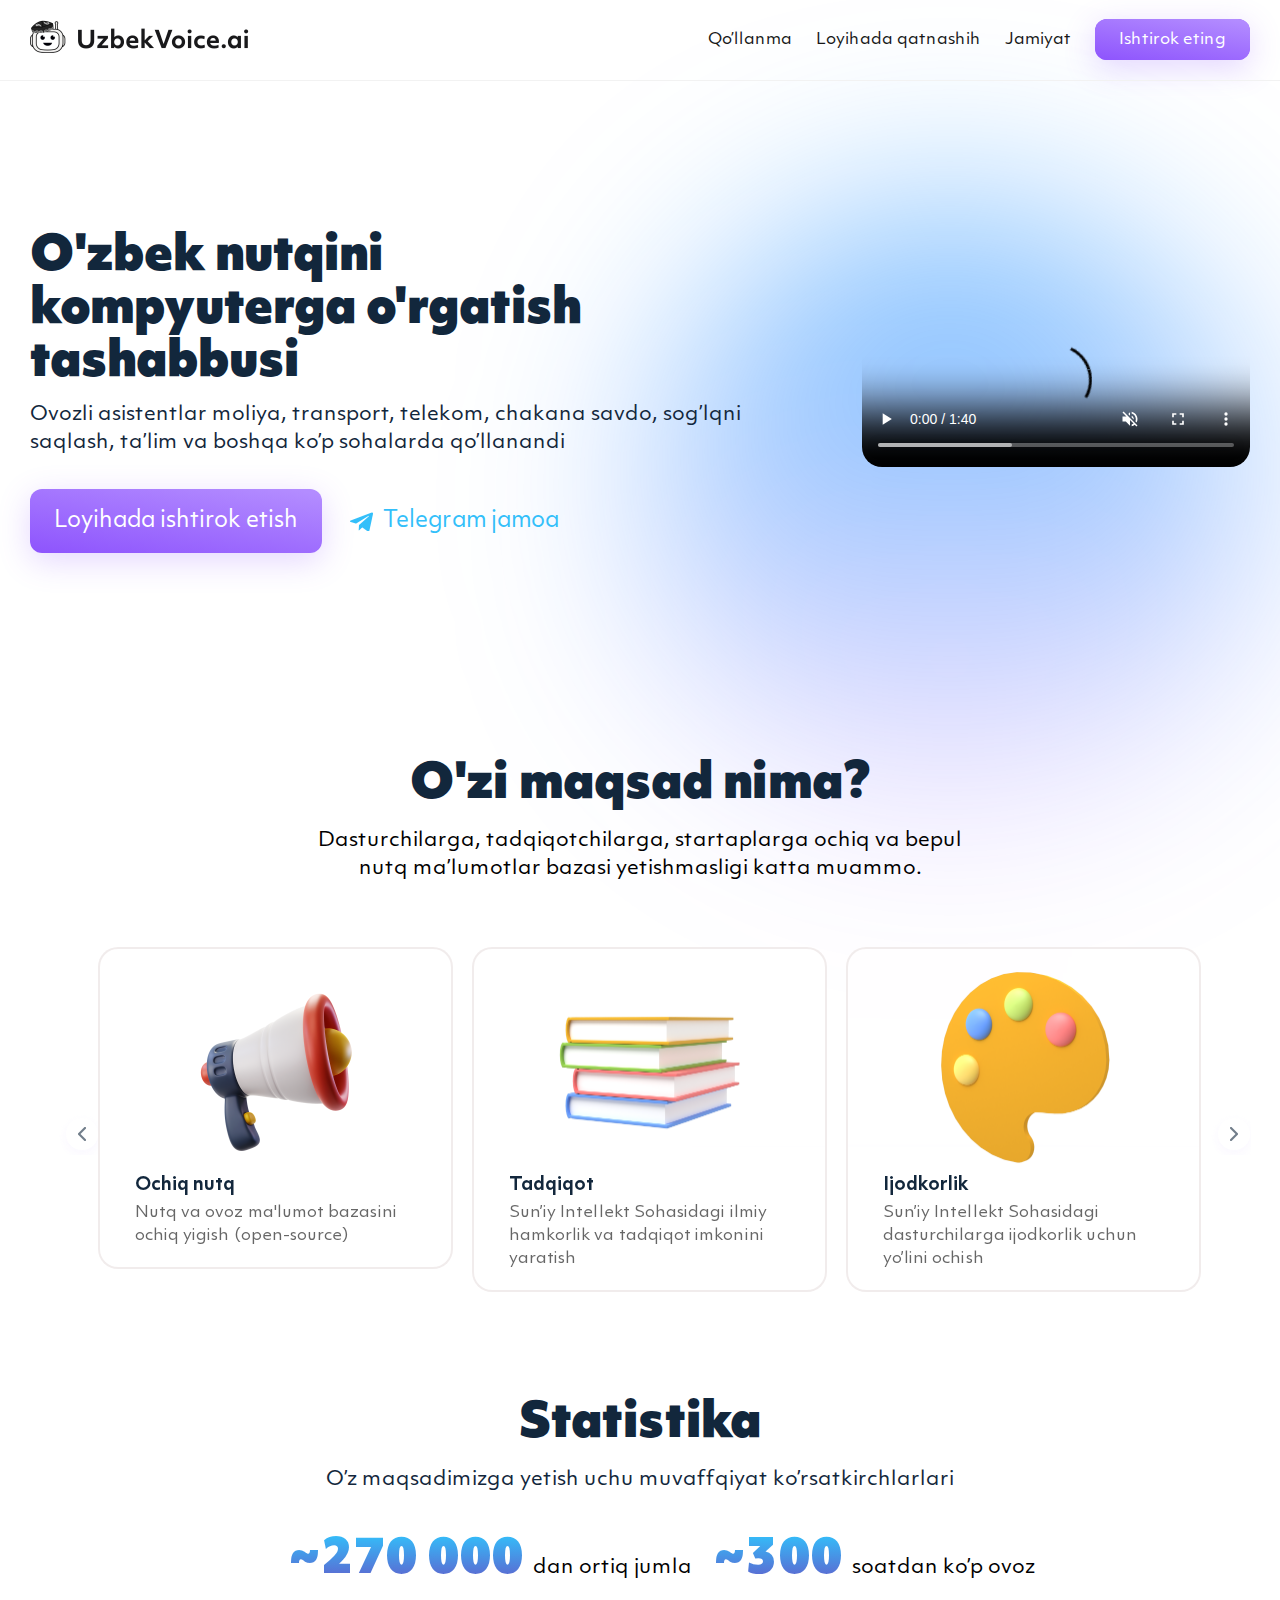
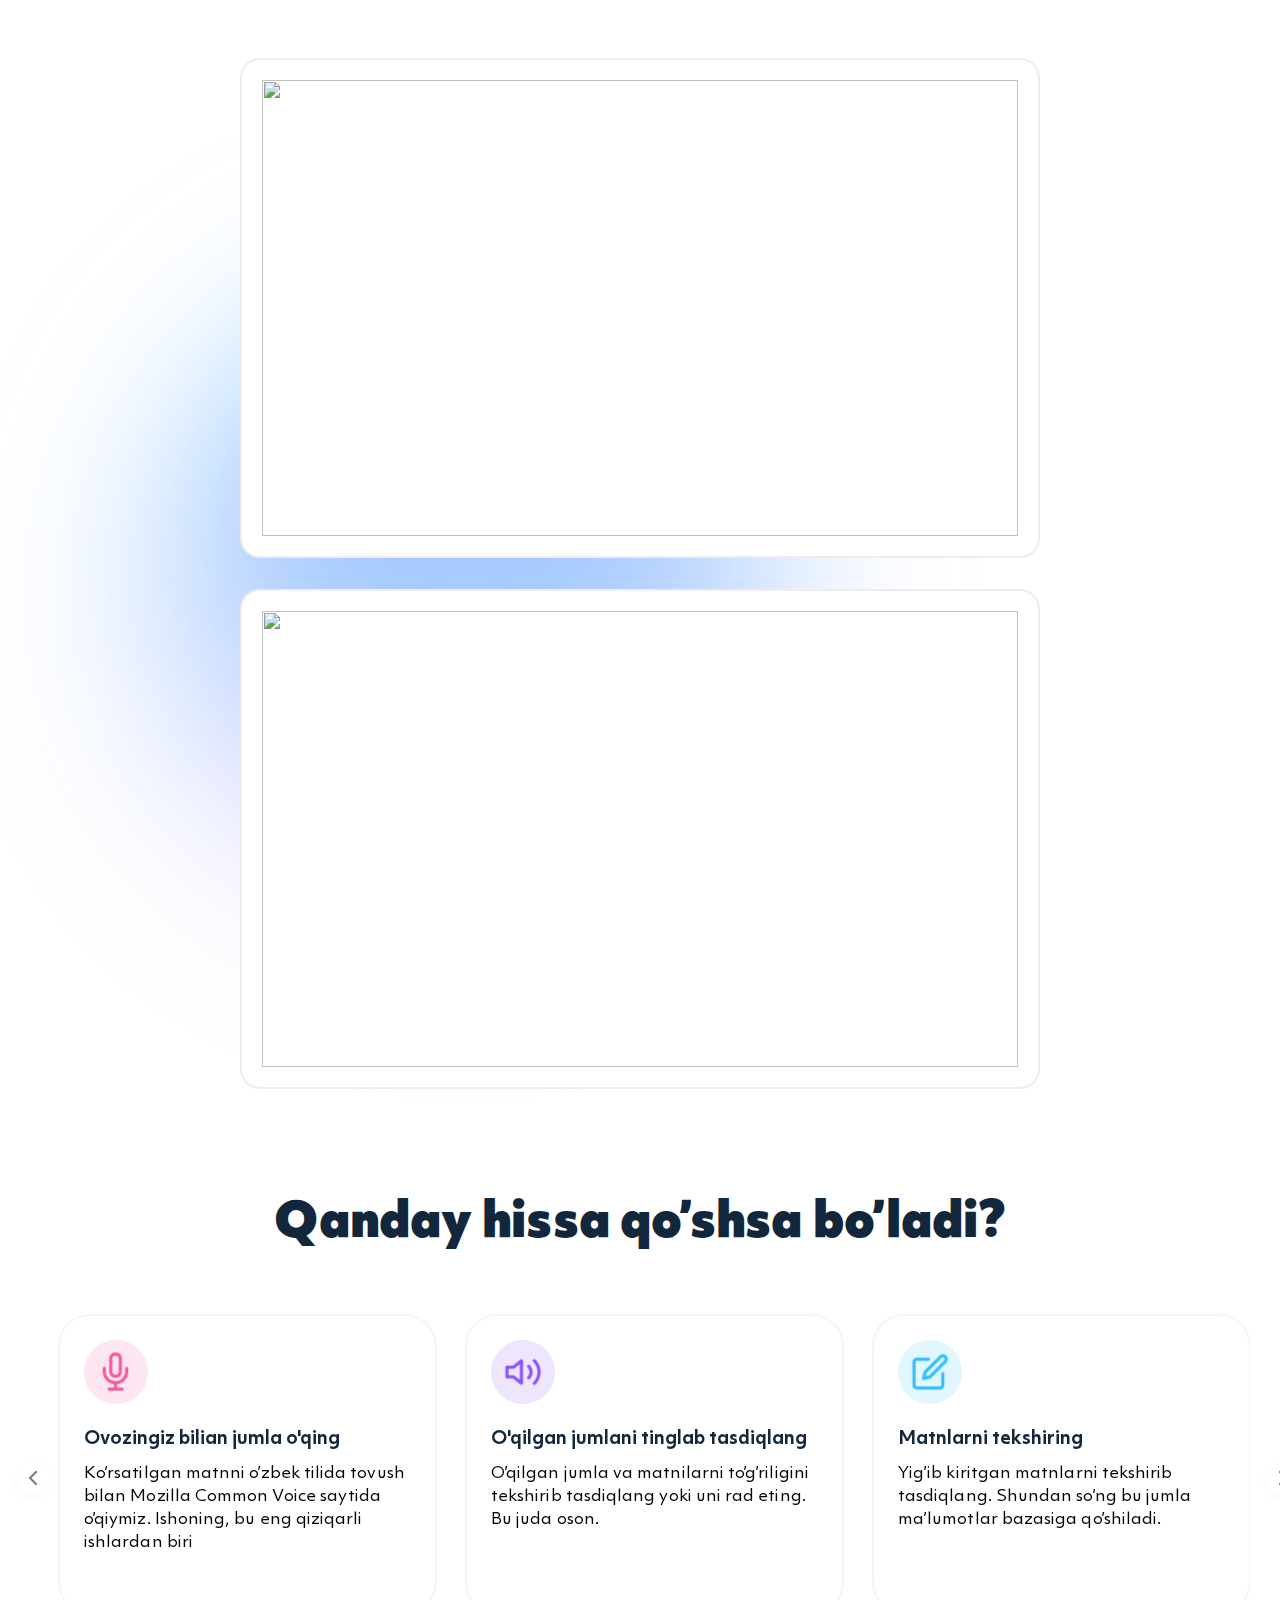
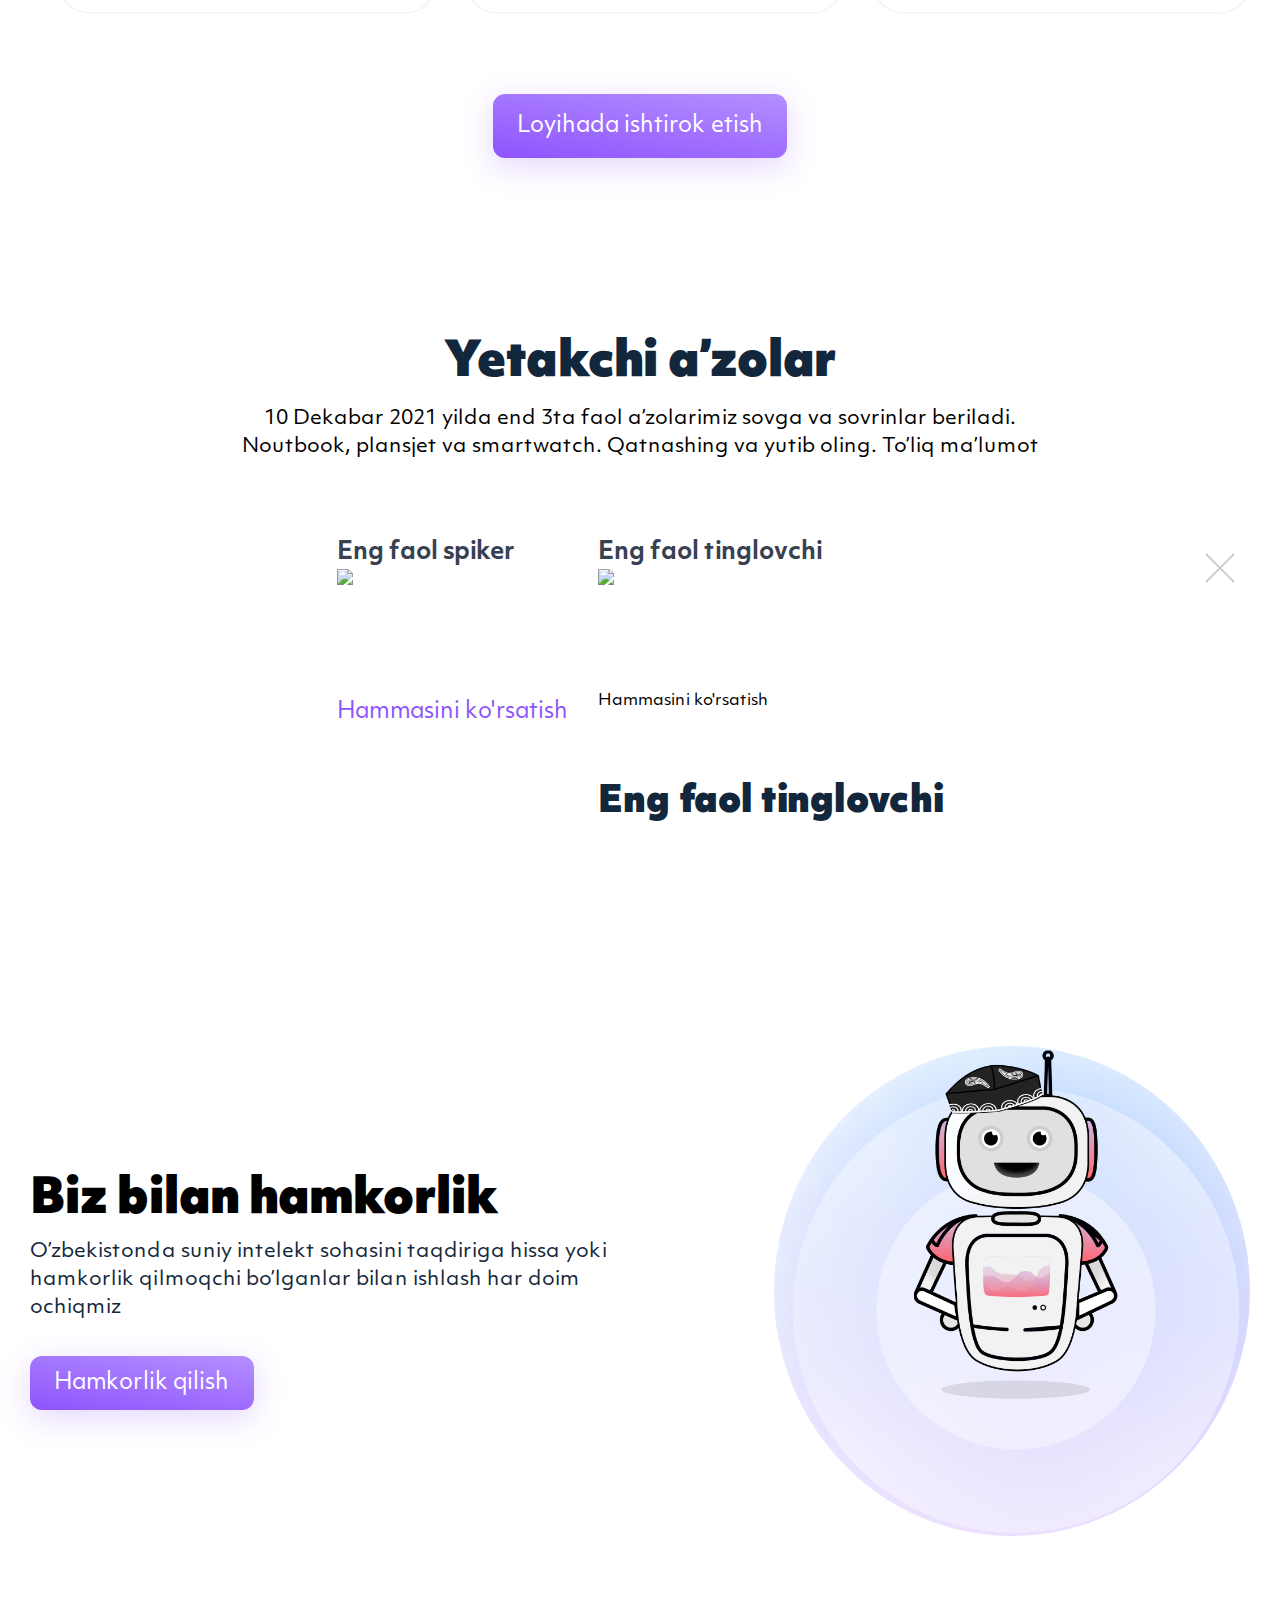
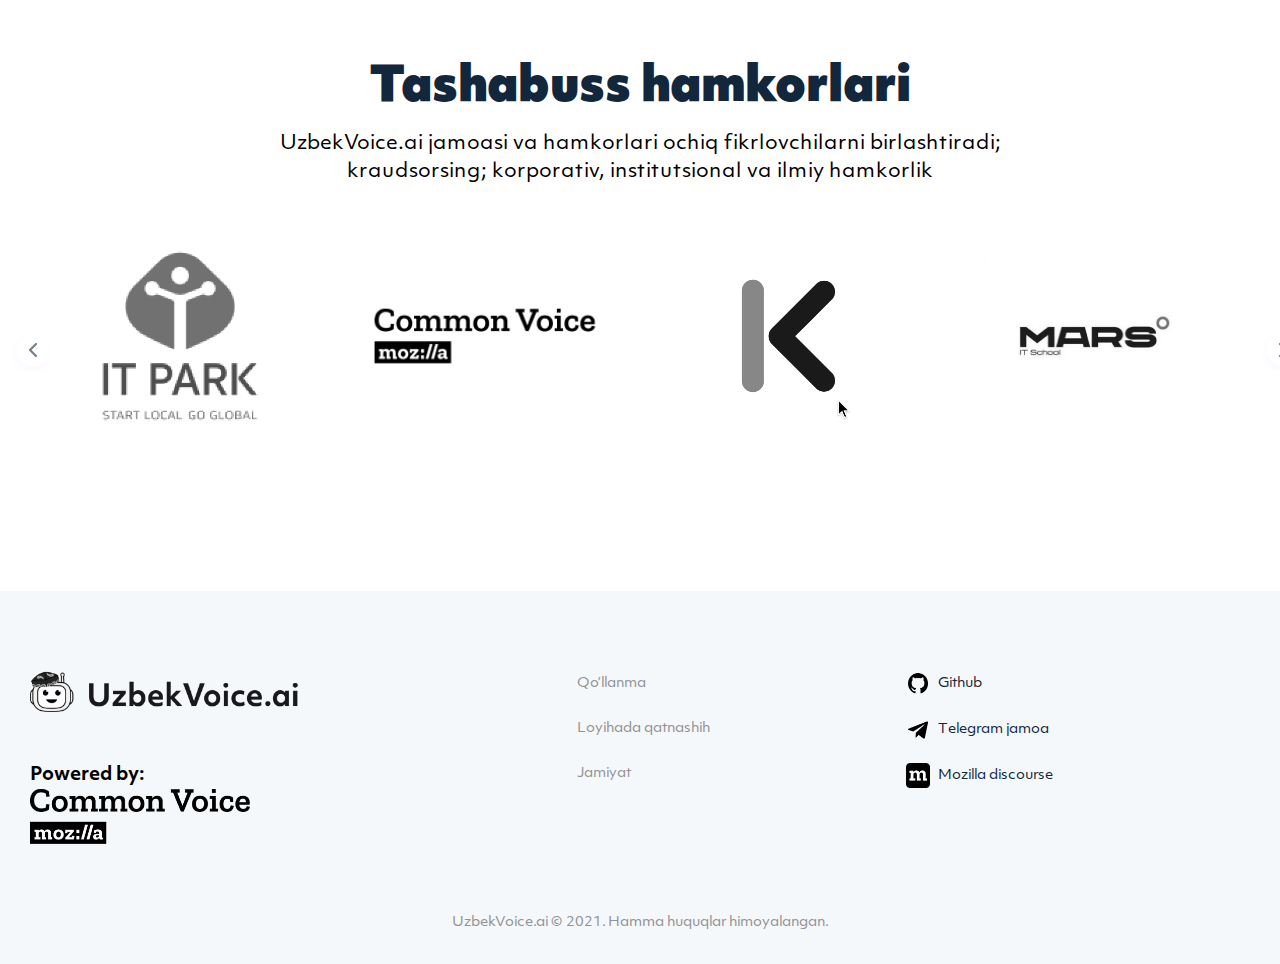
==== commit 3952daa4: "cache og image" ====
--- a/index.html
+++ b/index.html
@@ -5,11 +5,11 @@
     <meta http-equiv="X-UA-Compatible" content="IE=edge" />
     <meta name="viewport" content="width=device-width, initial-scale=1.0" />
     <title>UzbekVoice.ai - o'zbek tilini kompyuterga o'rgatish tashabbusi</title>
-    <link rel="stylesheet" href="styles/main.min.css?v=2" />
+    <link rel="stylesheet" href="styles/main.min.css?v=3" />
     <link rel="stylesheet" href="styles/slick.css" />
     <link rel="stylesheet" href="styles/slick-theme.css?v=3" />
     <link rel="icon" type="image/x-icon" href="images/favicon.png" />
-    <meta property="og:image" content="images/cover.jpg">
+    <meta property="og:image" content="https://uzbekvoice.ai/images/cover.jpg?v=2">
   </head>
   <body>
     <header class="header">
@@ -100,7 +100,7 @@
                 <div class="slider__slide-item">
                   <h3 class="slider__slide-item-title">Tadqiqot</h3>
                   <p class="slider__slide-item-p">
-                    Suniy intelekt sohasida Ilmiy hamkorlik va tadqiqot imkonini yaratish
+                    Sun’iy Intellekt Sohasidagi ilmiy hamkorlik va tadqiqot imkonini yaratish
                   </p>
                 </div>
               </div>
@@ -111,7 +111,7 @@
                 <div class="slider__slide-item">
                   <h3 class="slider__slide-item-title">Ijodkorlik</h3>
                   <p class="slider__slide-item-p">
-                    Suniy intelekt sohadagi dasturchilarga ijodkorlik uchun yo’lini ochish
+                    Sun’iy Intellekt Sohasidagi dasturchilarga ijodkorlik uchun yo’lini ochish
                   </p>
                 </div>
               </div>
@@ -122,7 +122,7 @@
                 <div class="slider__slide-item">
                   <h3 class="slider__slide-item-title">Jamoatchilik</h3>
                   <p class="slider__slide-item-p">
-                    Hatti-haraktimizni jamoatchilik ishtroki bilan  amalga oshirish
+                    Xatti-Harakatimizni jamoatchilik Ishtiroki bilan amalga oshtirish
                   </p>
                 </div>
               </div>
@@ -154,8 +154,9 @@
               </div>
             </div>
             <div class="statistic__img">
-              <div class="statistic__img-file">
-                <img src="images/statistic1.png" />
+              <div class="statistic__img-file stats-datechart-txt">
+                <img src="styles/loading.svg" class="ajax-loader">
+                <canvas id="myChart0" style="display: none"></canvas>
               </div>
               <div class="statistic__img-file stats-datechart">
                 <img src="styles/loading.svg" class="ajax-loader">
@@ -257,7 +258,16 @@
                       <span class="modal__close-line"> </span>
                     </div>
                   </div>
-                  <h2 class="modal__title">Top voice acting users</h2>
+                  <h2 class="modal__title">Eng faol spiker</h2>
+                  <div class="leaderboard-list-clips-all">
+                    <div class="leader__wall-info" style="display: none;">
+                      <div class="leader__wall-block">
+                        <span class="leaderboard-number"></span>
+                        <p class="leaderboard-username"></p>
+                      </div>
+                      <span class="leaderboard-total"></span>
+                    </div>
+                  </div>
                 </div>
               </div>
             </div>
@@ -275,8 +285,8 @@
                   <span class="leaderboard-total"></span>
                 </div>
               </div>
-              <div class="show-all">Hammasini ko'rsatish</div>  
-              <div class="modal">
+              <div class="second-show-all">Hammasini ko'rsatish</div>  
+              <div class="second-modal">
                 <div class="modal__item">
                   <div class="modal__close-content">
                     <div class="modal__close">
@@ -284,7 +294,16 @@
                       <span class="modal__close-line"> </span>
                     </div>
                   </div>
-                  <h2 class="modal__title">David Pidor</h2>
+                  <h2 class="modal__title">Eng faol tinglovchi</h2>
+                  <div class="leaderboard-list-votes-all">
+                    <div class="leader__wall-info" style="display: none;">
+                      <div class="leader__wall-block">
+                        <span class="leaderboard-number"></span>
+                        <p class="leaderboard-username"></p>
+                      </div>
+                      <span class="leaderboard-total"></span>
+                    </div>
+                  </div>
                 </div>
               </div>
             </div>
@@ -386,9 +405,10 @@
       integrity="sha256-/xUj+3OJU5yExlq6GSYGSHk7tPXikynS7ogEvDej/m4="
       crossorigin="anonymous"
     ></script>
-    <script src="https://cdn.jsdelivr.net/npm/chart.js@3.5.1/dist/chart.min.js"></script>
+    <script src="https://cdnjs.cloudflare.com/ajax/libs/Chart.js/3.6.0/chart.min.js"></script>
+    <script src="./script/chartjs-plugin-annotation.min.js"></script>
     <script src="./script/moment.js"></script>
     <script src="./script/slick.min.js"></script>
-    <script src="./script/common.js?v=2"></script>
+    <script src="./script/common.js?v=3"></script>
   </body>
 </html>
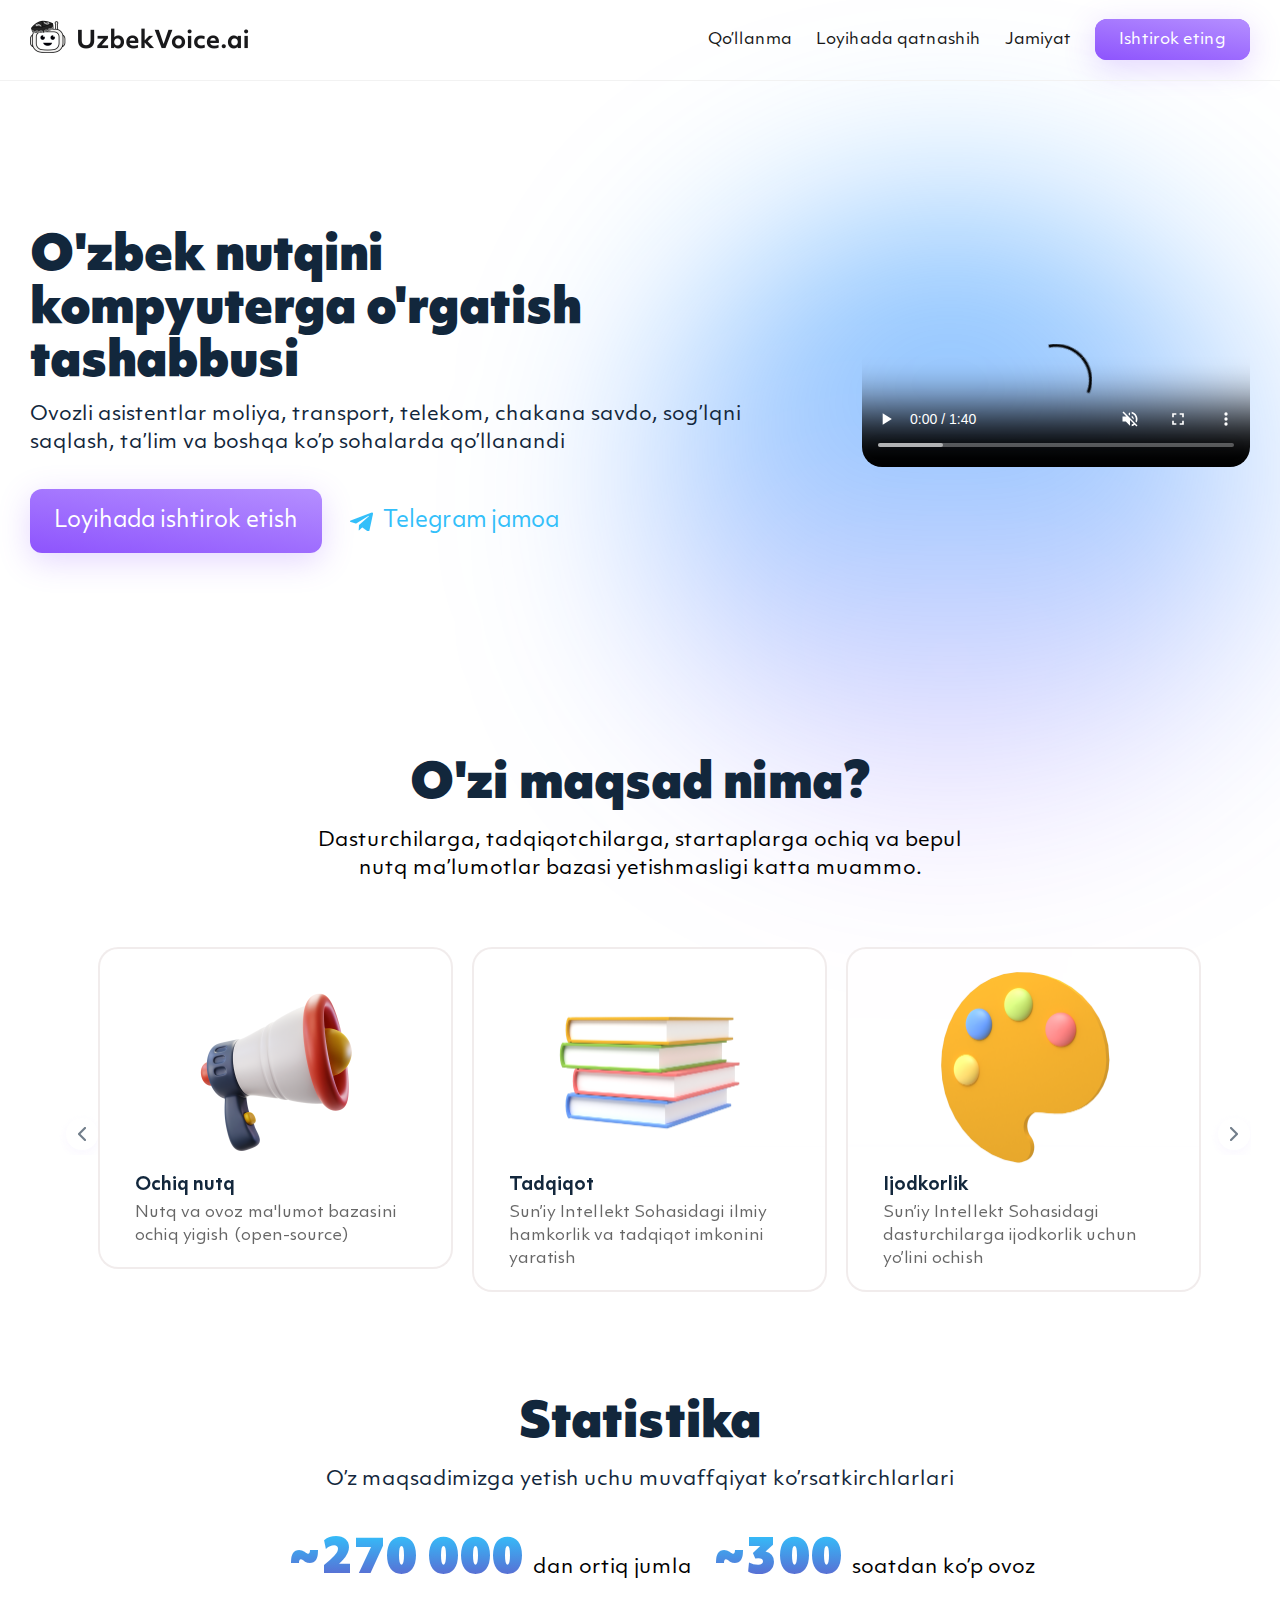
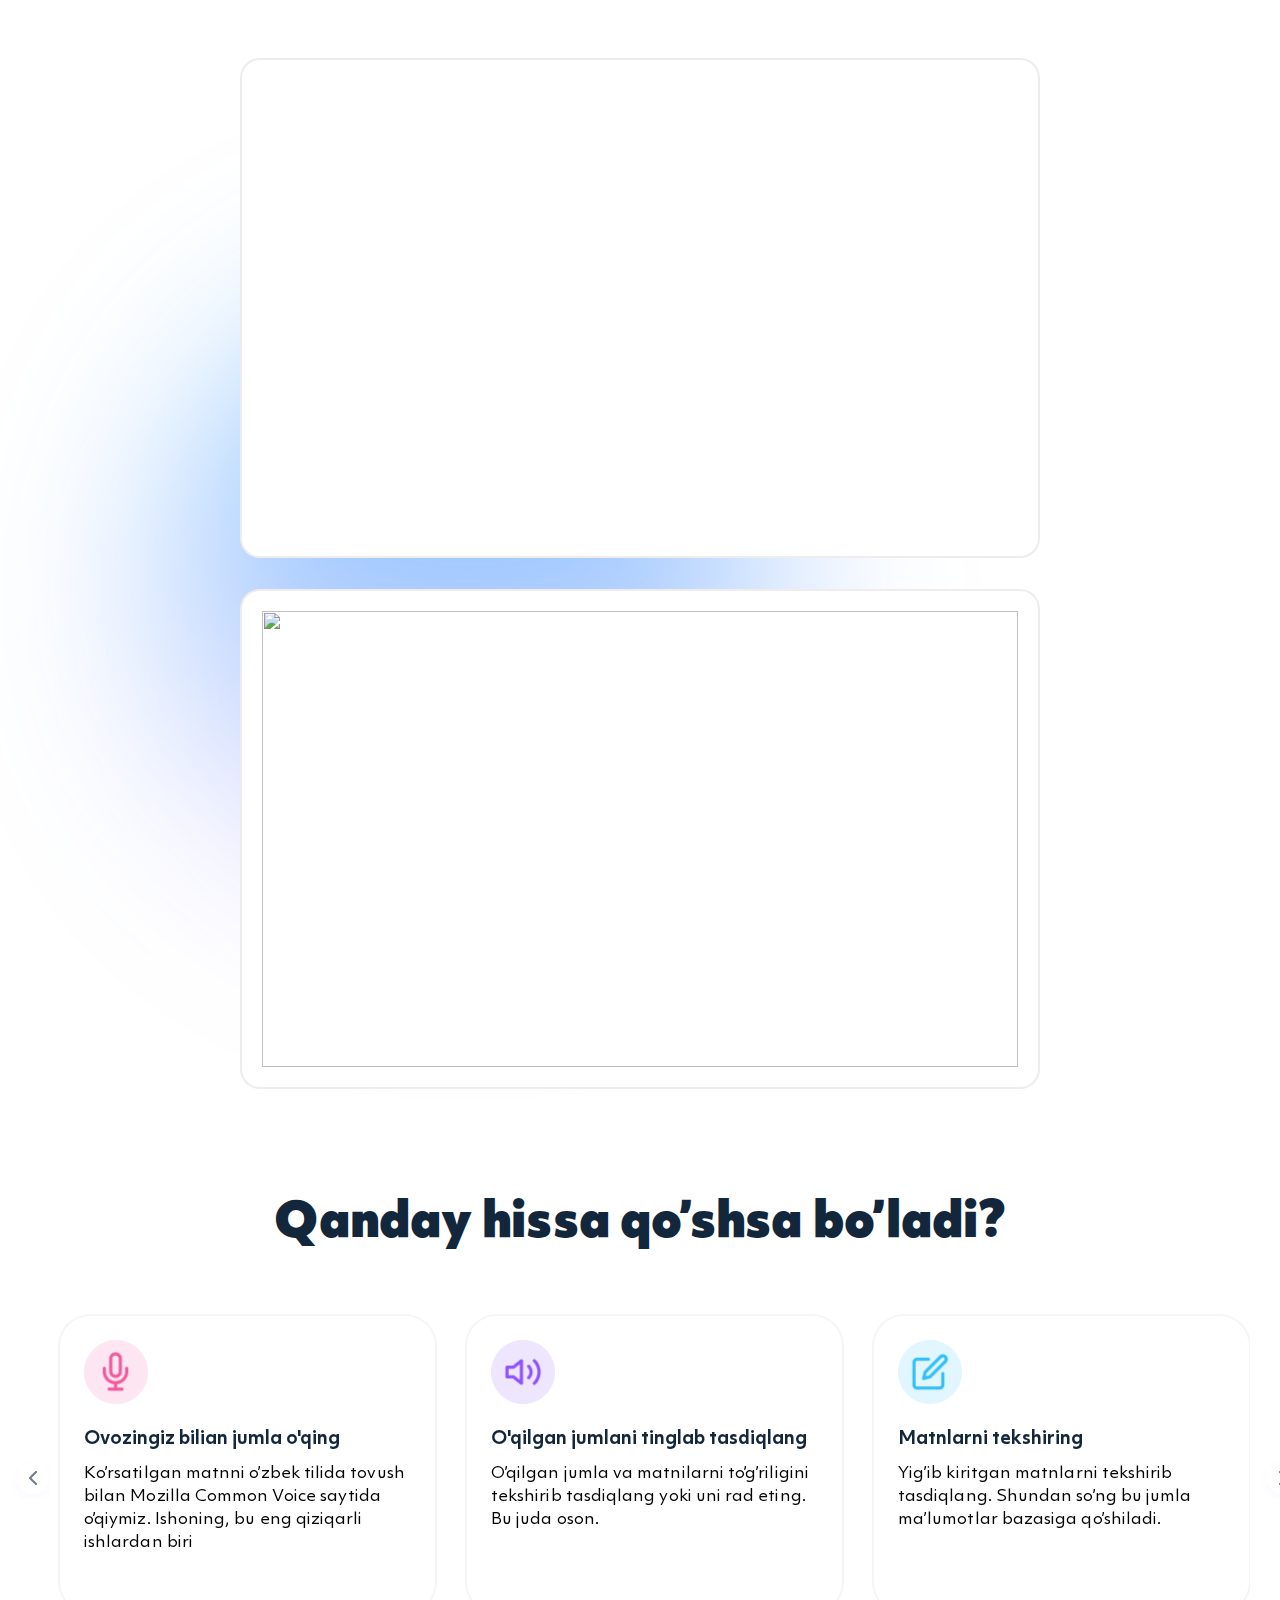
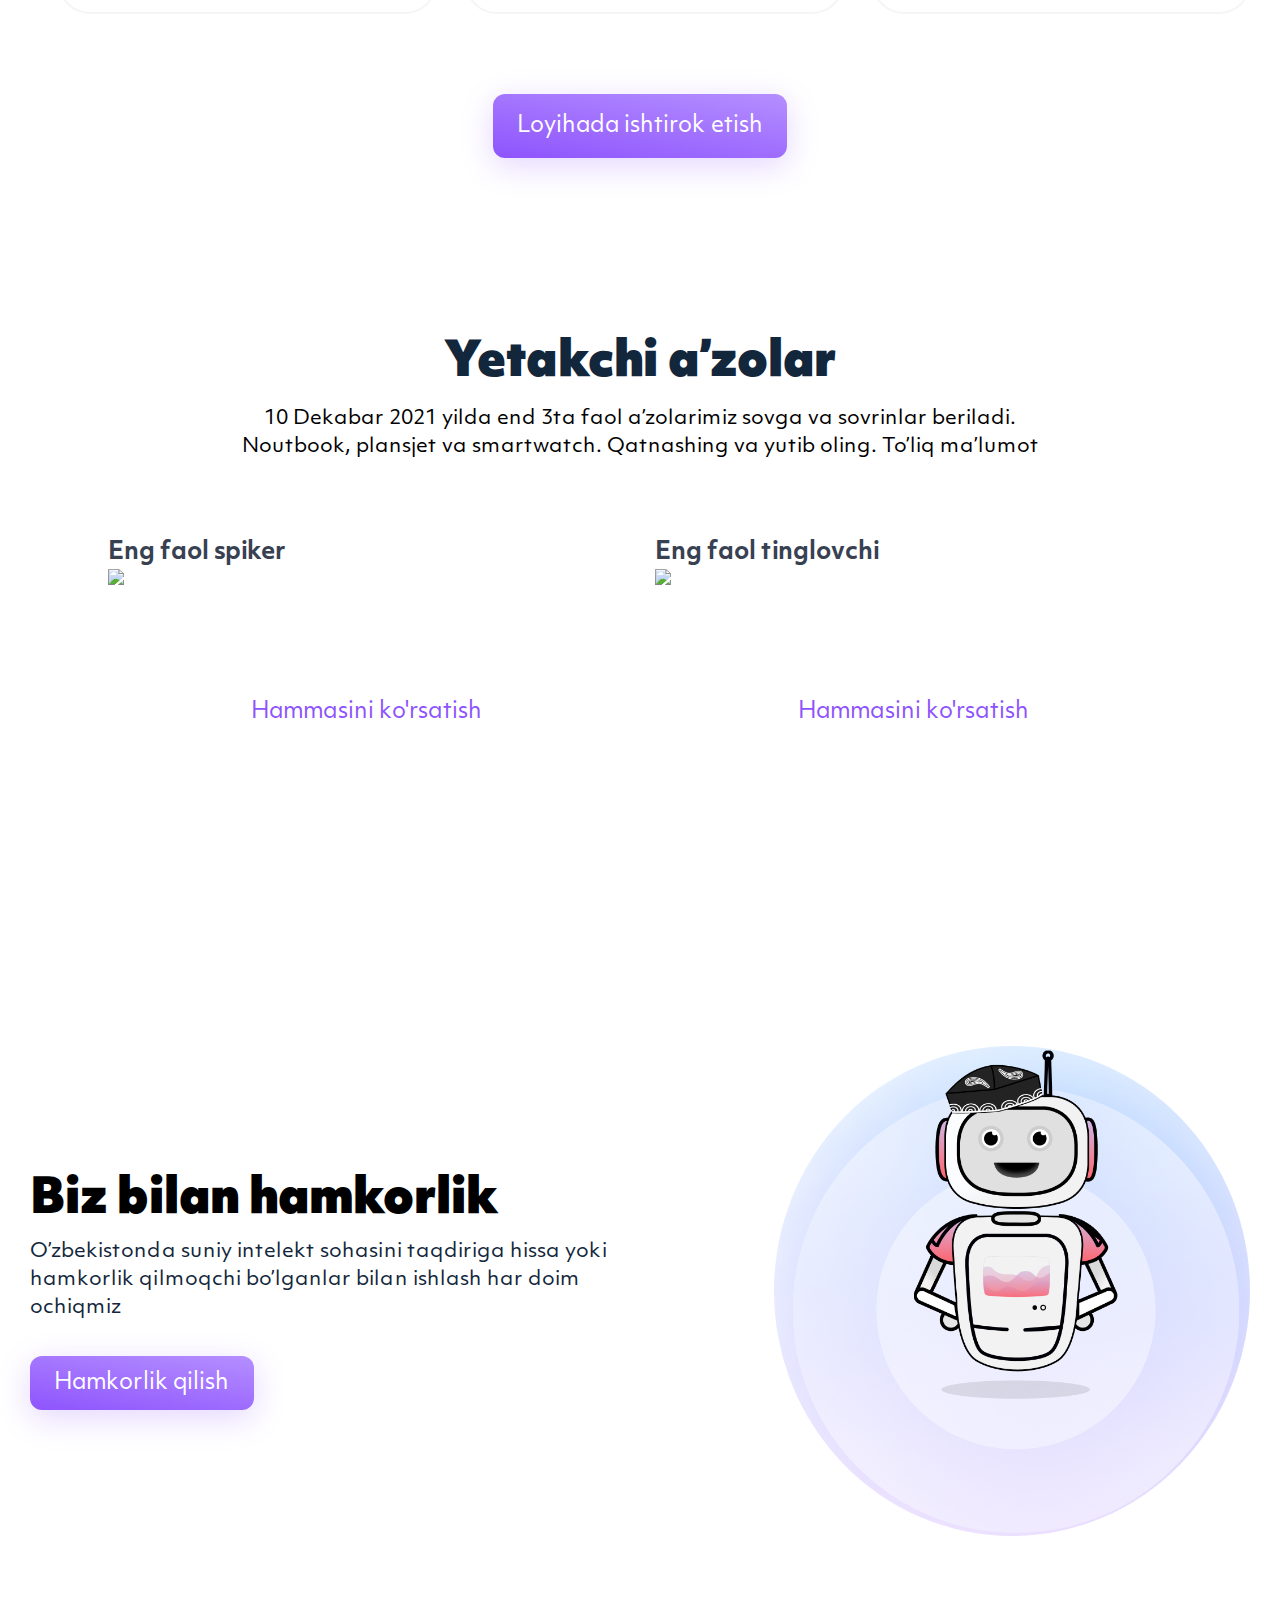
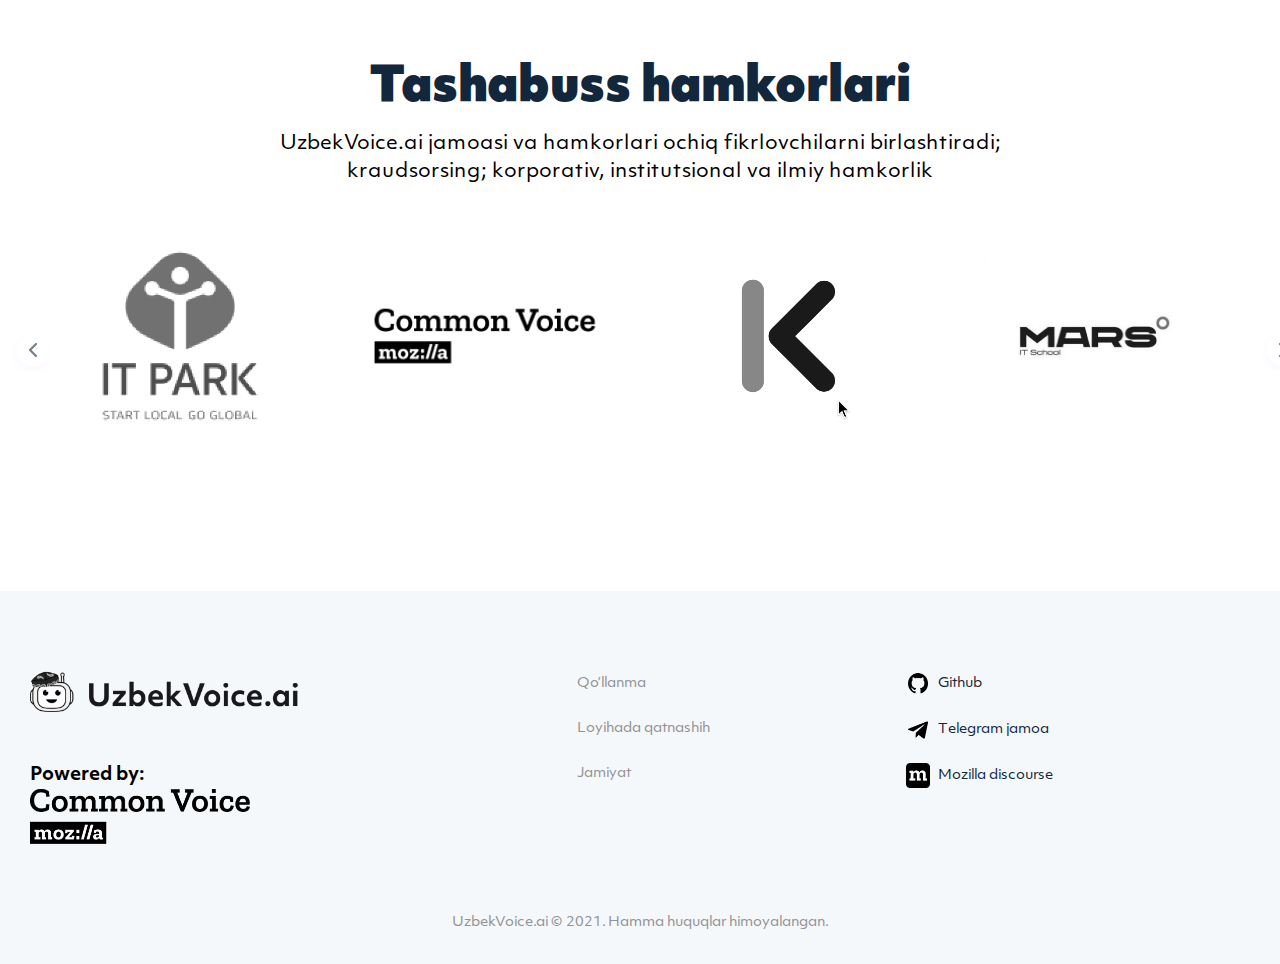
==== commit 29c0fb68: "edit modal__overlay" ====
--- a/index.html
+++ b/index.html
@@ -5,7 +5,7 @@
     <meta http-equiv="X-UA-Compatible" content="IE=edge" />
     <meta name="viewport" content="width=device-width, initial-scale=1.0" />
     <title>UzbekVoice.ai - o'zbek tilini kompyuterga o'rgatish tashabbusi</title>
-    <link rel="stylesheet" href="styles/main.min.css?v=3" />
+    <link rel="stylesheet" href="styles/main.min.css?v=4" />
     <link rel="stylesheet" href="styles/slick.css" />
     <link rel="stylesheet" href="styles/slick-theme.css?v=3" />
     <link rel="icon" type="image/x-icon" href="images/favicon.png" />
@@ -13,6 +13,7 @@
   </head>
   <body>
     <header class="header">
+      <div class="modal__overlay"></div>
       <div class="header__wrapper">
         <div class="header__container container">
           <div class="header__body">
@@ -141,22 +142,17 @@
               <div class="statistic__status">
                 <div class="statistic__status-block-left">
                   <span class="statistic__content-text-count">~270 000 </span>
-                  <span class="statistic__content-text-p2"
-                    >dan ortiq jumla</span
-                  >
+                  <span class="statistic__content-text-p2">dan ortiq jumla</span>
                 </div>
                 <div class="statistic__status-block-right">
                   <span class="statistic__content-text-count">~300 </span>
-                  <span class="statistic__content-text-p2"
-                    >soatdan ko’p ovoz</span
-                  >
+                  <span class="statistic__content-text-p2">soatdan ko’p ovoz</span>
                 </div>
               </div>
             </div>
             <div class="statistic__img">
               <div class="statistic__img-file stats-datechart-txt">
-                <img src="styles/loading.svg" class="ajax-loader">
-                <canvas id="myChart0" style="display: none"></canvas>
+                <object type="image/svg+xml" data="images/stat-text.svg" class="svgTxtStat"></object>
               </div>
               <div class="statistic__img-file stats-datechart">
                 <img src="styles/loading.svg" class="ajax-loader">
@@ -225,7 +221,6 @@
 
       </section>
       <section class="leader">
-        <div class="modal__overlay"></div>
         <div class="container">
           <h3 class="leader-name">Yetakchi a’zolar</h3>
           <div class="leader-p">
--- a/styles/main.min.css
+++ b/styles/main.min.css
@@ -725,7 +725,11 @@
 }
 
 .leader__wall-right {
-    margin-left: 30px
+    margin-left: 30px;
+    width: 517px
+}
+.leader__wall-left {
+    width: 517px;
 }
 
 .leader__wall-h3 {
@@ -735,6 +739,7 @@
     color: #374151
 }
 
+
 .leaderboard-list {
     min-height: 100px;
     margin-bottom: 20px;
@@ -754,8 +759,8 @@
     font-size: 18px;
     font-weight: 400;
     line-height: 32px;
-    color: #626364
-}
+    }
+
 
 .leader__wall-block img {
     width: 72px;
@@ -769,7 +774,7 @@
     -webkit-box-align: center;
     -ms-flex-align: center;
     align-items: center;
-    width: 512px;
+    width: 100%;
     -webkit-box-pack: justify;
     -ms-flex-pack: justify;
     justify-content: space-between;
@@ -781,14 +786,22 @@
     -webkit-backdrop-filter: blur(80px);
     backdrop-filter: blur(80px);
     border-radius: 24px;
-    padding: 16px 24px 16px 16px
-}
+    padding: 16px 24px 16px 16px;
+    transition: 0.5s;
+    color: #626364
+
+}
+
+.leader__wall-info:hover {
+    background: #374151;
+    color: white;
+}
+
 
 .leader__wall-info span {
     font-size: 18px;
     font-weight: 400;
     line-height: 32px;
-    color: #626364
 }
 
 .show-all {
@@ -813,6 +826,41 @@
     cursor: pointer;
 }
 
+.second-show-all {
+    display: -webkit-box;
+    display: -ms-flexbox;
+    display: flex;
+    -webkit-box-pack: center;
+    -ms-flex-pack: center;
+    justify-content: center;
+    color: #8D53FD;
+    font-size: 22px;
+    font-style: normal;
+    font-weight: 400;
+    line-height: 22px;
+    letter-spacing: 0.0043em;
+    text-align: left;
+    margin-top: 32px;
+    margin-bottom: 220px;
+    -webkit-transition: color 0.5s ease;
+    -o-transition: color 0.5s ease;
+    transition: color 0.5s ease;
+    cursor: pointer;
+}
+.second-modal {
+    position: absolute;
+    top: 50%;
+    left: 50%;
+    transform: translate(-50%, -50%);
+    z-index: 999;
+    background: #fff;
+    height: 810px;
+    width: 964px;
+    text-align: center;
+    padding: 10px;
+    border-radius: 6px;
+    display: none;
+}
 .modal {
     position: absolute;
     top: 50%;
@@ -830,9 +878,9 @@
 
 .modal__overlay {
     position: absolute;
-    top: -50%;
+    top: -250%;
     left: 0;
-    bottom: -50%;
+    bottom: -446%;
     right: 0;
     background: rgba(128, 128, 128, 0.493);
     z-index: 2;
@@ -855,8 +903,8 @@
     display: flex;
     justify-content: flex-end;
     position: absolute;
-    top: 30px;
-    right: 10px;
+    top: 100px;
+    right: 30px;
 
 }
 
@@ -1238,6 +1286,12 @@
     .more__info-p {
         width: 500px;
         text-align: center;
+    }
+    .modal {
+        width: 700px;
+    }
+    .second-modal {
+        width: 700px;
     }
 }
 
@@ -1416,6 +1470,7 @@
         width: 500px;
         margin-top: 20px;
     }
+    
 }
 
 @media (max-width: 780px) {
@@ -1485,6 +1540,10 @@
 @media (max-width: 720px) {
     .works__content-info {
         height: 240px;
+    }
+    .modal,
+    .second-modal {
+        width: 500px;
     }
 }
 
@@ -1570,6 +1629,9 @@
     .leader__wall-info {
         width: 480px;
     }
+    .leader__wall-h3 {
+        text-align: center;
+    }
 
 }
 
@@ -1616,9 +1678,17 @@
         text-align: left;
         margin-top: 10px;
     }
-
-
-}
+}
+@media(max-width: 520px) {
+    .modal, 
+    .second-modal {
+        width: 400px;
+    }
+    .modal__close-content {
+        right: 15px; 
+    }
+}
+
 
 @media (max-width: 480px) {
     .header__content-video {
@@ -1656,6 +1726,28 @@
         margin: 0;
     }
 
+}
+@media(max-width: 400px) {
+    .modal, 
+    .second-modal {
+        width: 300px;
+    }
+    .second-modal {
+        height: 95%;
+    }
+    .leader__wall-left,
+    .leader__wall-right {
+        width: 100%;
+    }
+    .leader__wall-info {
+        width: 250px;
+        margin: 0 auto;
+        margin-top: 20px;
+    }
+  
+    .modal__close-content {
+        top: 50px;
+    }
 }
 
 
@@ -1886,9 +1978,13 @@
     background: blueviolet;
 }
 
-.height {
-    height: 108px;
-    margin-bottom: 32px;
+.textarea {
+    background: rgba(255, 255, 255, 0.5);
+    border: 1px solid rgba(0, 0, 0, 0.08);
+    box-sizing: border-box;
+    border-radius: 24px;
+    width: 100%;
+    margin-bottom: 15px;
 }
 
 @media (max-width: 1320px) {
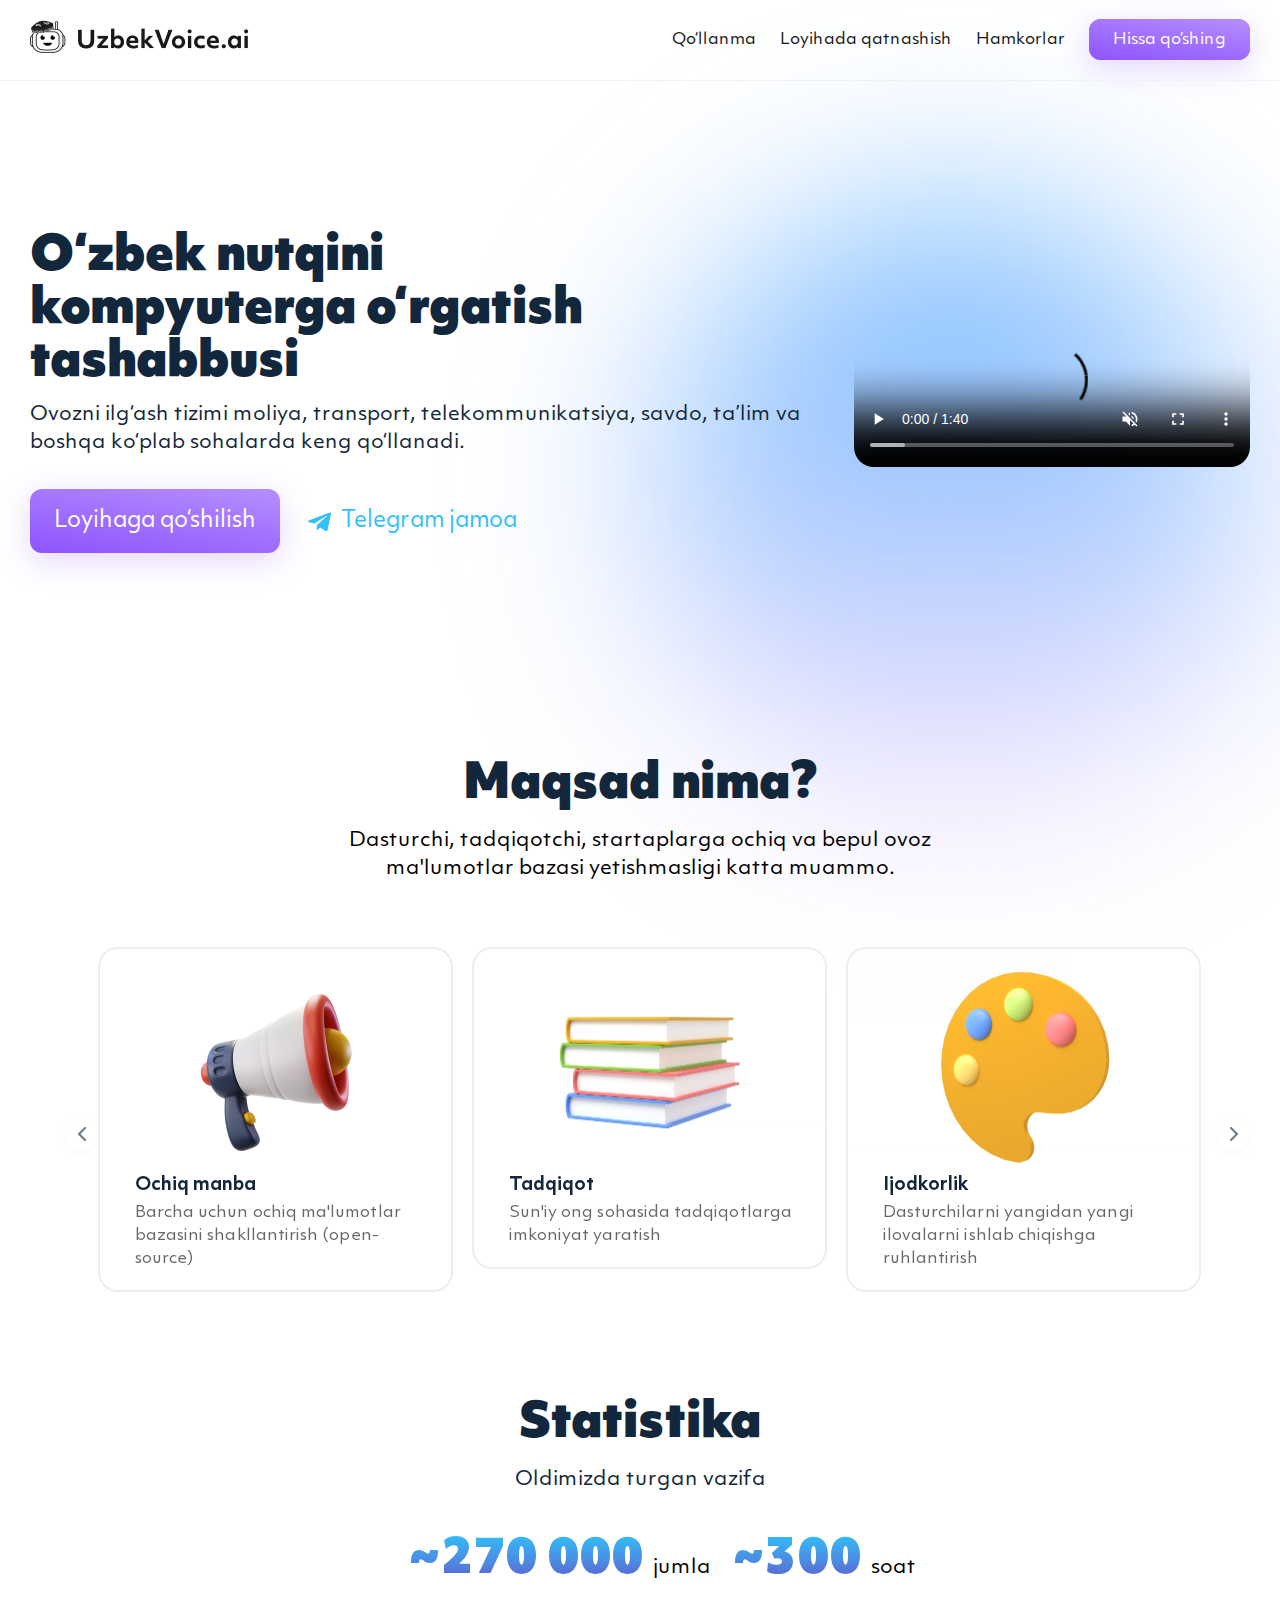
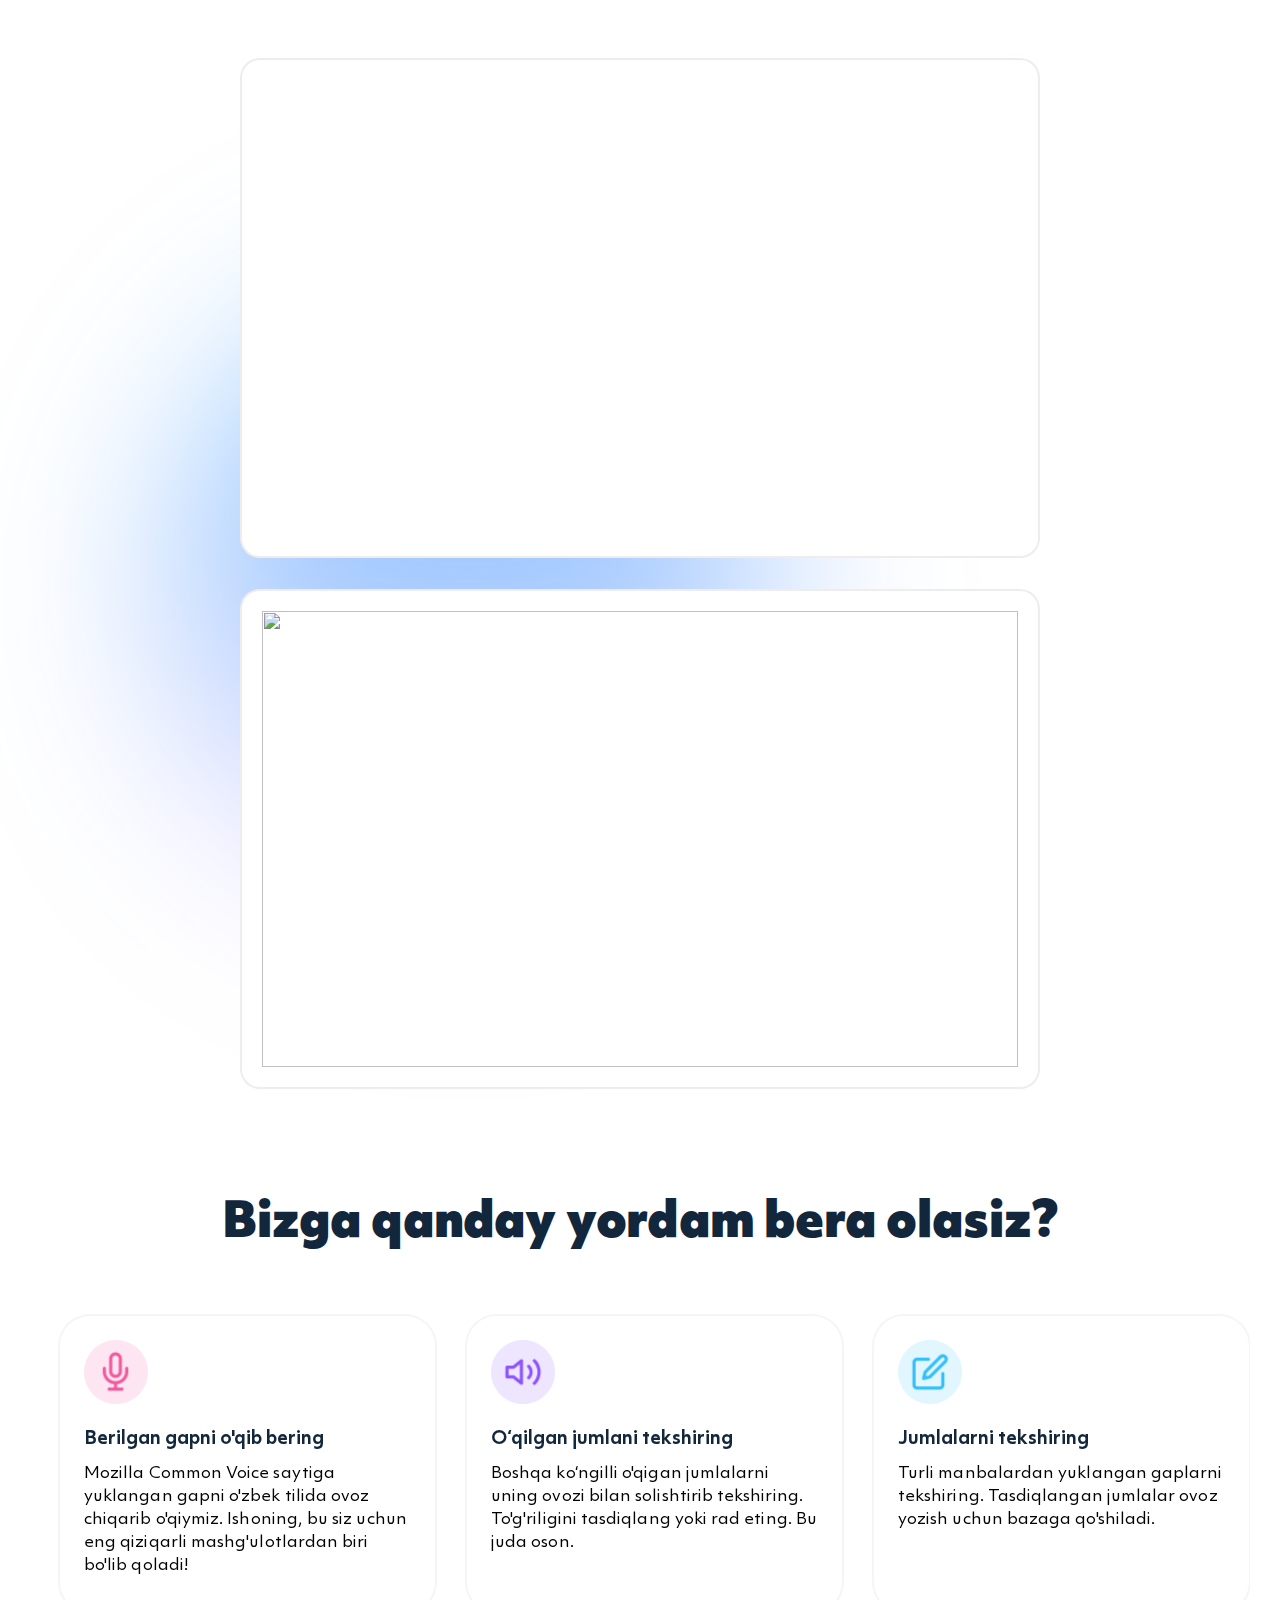
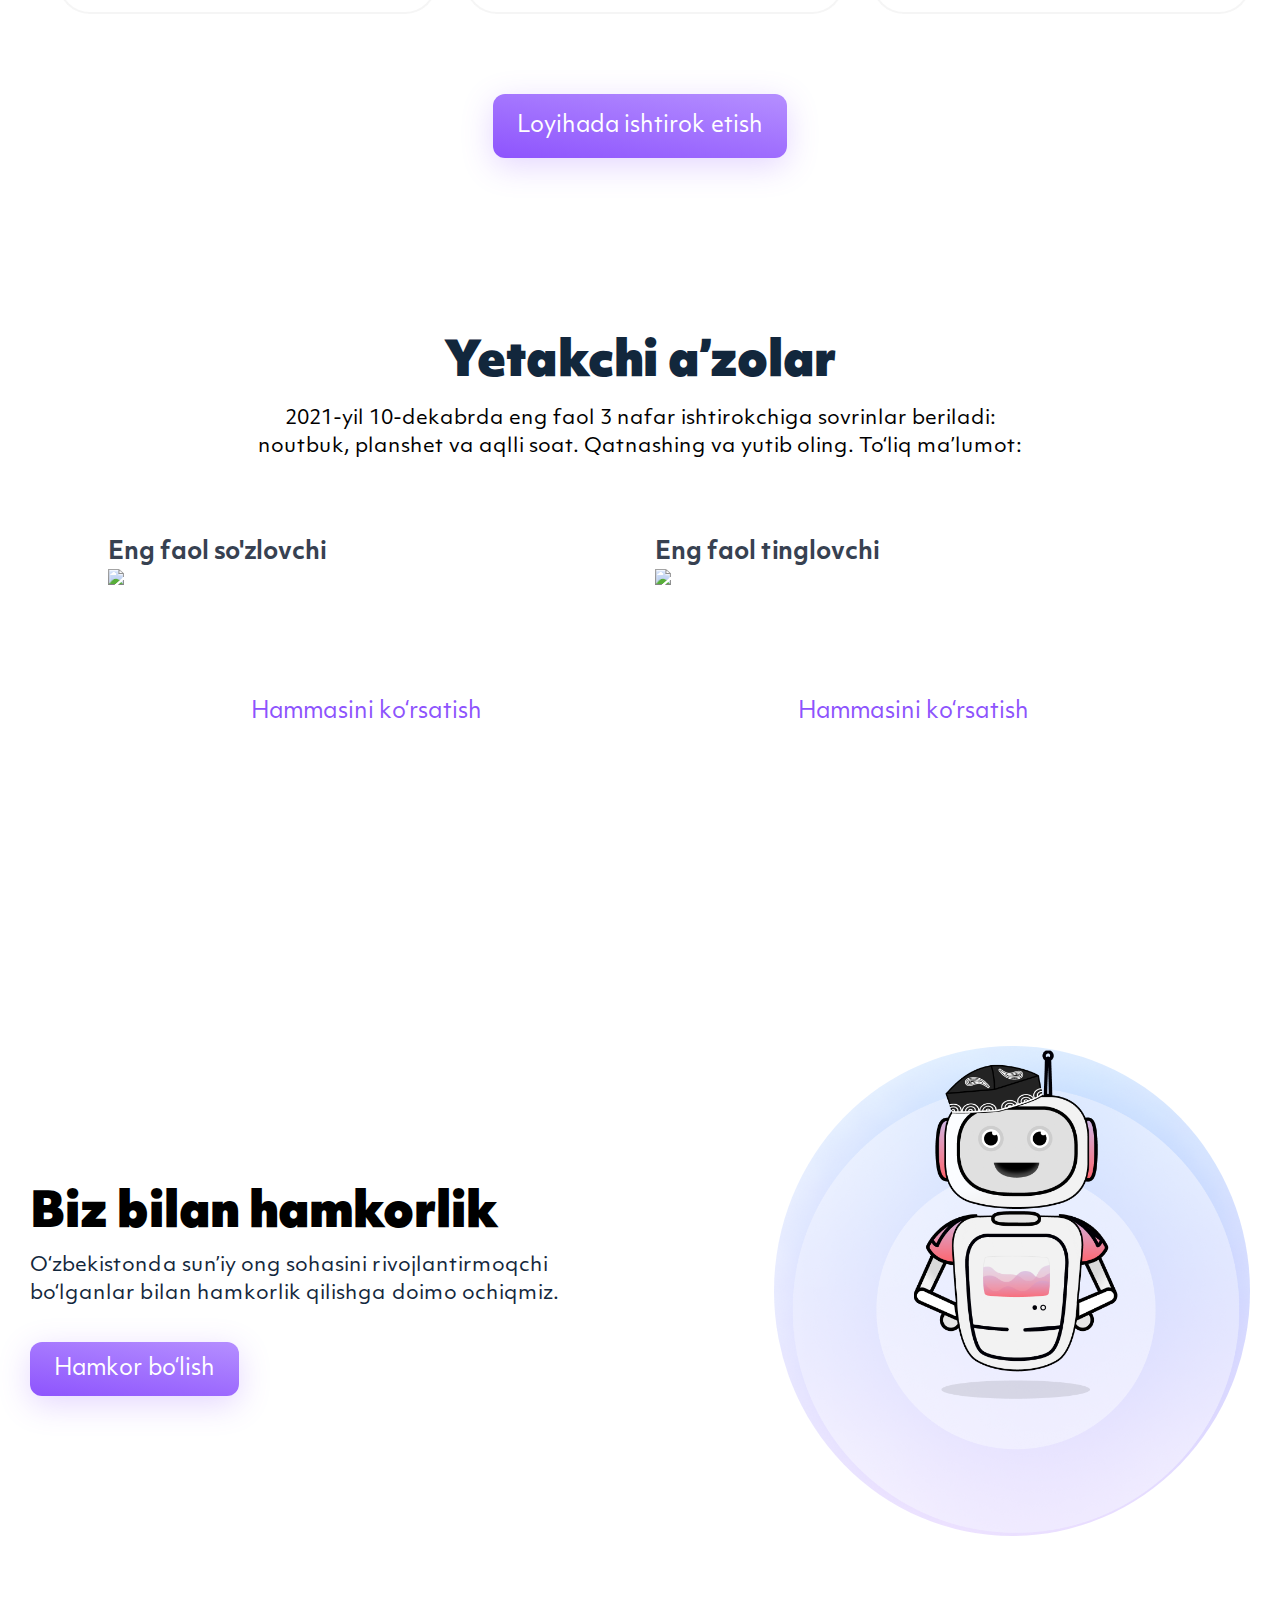
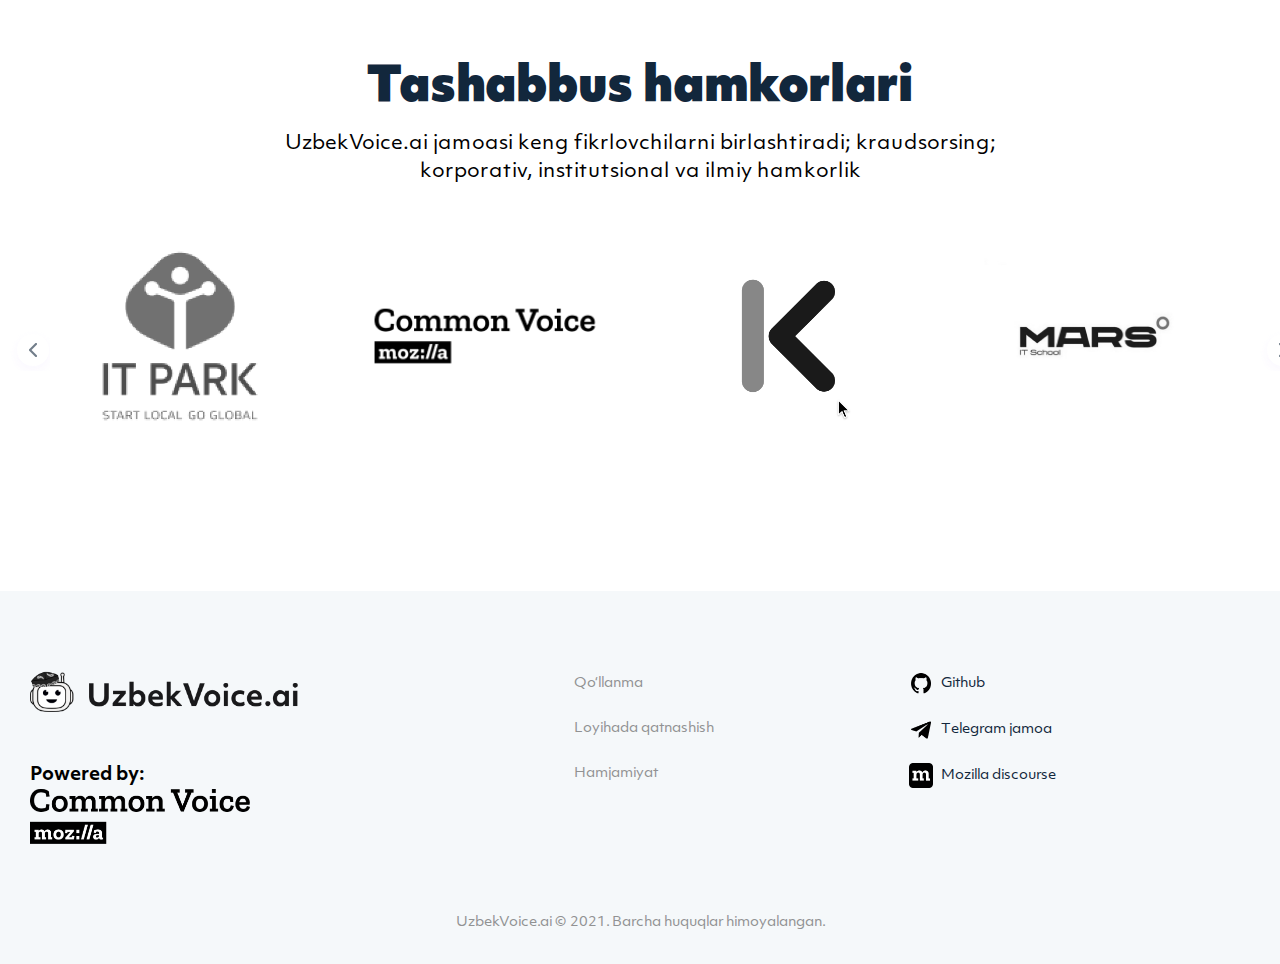
==== commit 78159459: "minor corrections on word spelling" ====
--- a/index.html
+++ b/index.html
@@ -4,7 +4,7 @@
     <meta charset="UTF-8" />
     <meta http-equiv="X-UA-Compatible" content="IE=edge" />
     <meta name="viewport" content="width=device-width, initial-scale=1.0" />
-    <title>UzbekVoice.ai - o'zbek tilini kompyuterga o'rgatish tashabbusi</title>
+    <title>UzbekVoice.ai — o‘zbek tilini kompyuterga o‘rgatish tashabbusi</title>
     <link rel="stylesheet" href="styles/main.min.css?v=4" />
     <link rel="stylesheet" href="styles/slick.css" />
     <link rel="stylesheet" href="styles/slick-theme.css?v=3" />
@@ -22,10 +22,10 @@
               <nav class="header__menu">
                 <div class="menu__body">
                   <ul class="menu__list">
-                    <a class="menu__list-links" href="docs.html">Qo’llanma</a
-                    ><a class="menu__list-links" href="/#howto">Loyihada qatnashih</a
-                    ><a class="menu__list-links" href="/#partners">Jamiyat</a
-                    ><a class="menu__list-links" href="http://commonvoice.mozilla.org/uz/">Ishtirok eting</a>
+                    <a class="menu__list-links" href="docs.html">Qo‘llanma</a
+                    ><a class="menu__list-links" href="/#howto">Loyihada qatnashish</a
+                    ><a class="menu__list-links" href="/#partners">Hamkorlar</a
+                    ><a class="menu__list-links" href="http://commonvoice.mozilla.org/uz/">Hissa qo‘shing</a>
                     <div class="header__close-content">
                       <div class="header__close">
                         <span class="header__close-line"> </span>
@@ -46,14 +46,14 @@
           <div class="header__content">
             <div class="header__content-text">
               <h1 class="header__content-text-h1">
-                O'zbek nutqini kompyuterga o'rgatish tashabbusi
+                O‘zbek nutqini kompyuterga o‘rgatish tashabbusi
               </h1>
               <div class="header__content-text-p">
-                Ovozli asistentlar moliya, transport, telekom, chakana savdo, sog’lqni saqlash, ta’lim va boshqa ko’p sohalarda qo’llanandi
+                Ovozni ilg‘ash tizimi moliya, transport, telekommunikatsiya, savdo, ta’lim va boshqa ko‘plab sohalarda keng qo‘llanadi.
               </div>
               <div class="header__content-block">
                 <a class="header__content-text-btn" href="http://commonvoice.mozilla.org/uz/"
-                  >Loyihada ishtirok etish
+                  >Loyihaga qo‘shilish	
                 </a>
                 <div class="header__content-info">
                   <img
@@ -78,19 +78,19 @@
     <main class="main">
       <section class="our__goals">
         <div class="container sliders">
-          <h3 class="our__goals-name">O'zi maqsad nima?</h3>
+          <h3 class="our__goals-name">Maqsad nima?</h3>
           <div class="our__goals-p">
-            Dasturchilarga, tadqiqotchilarga, startaplarga ochiq va bepul nutq
-            ma’lumotlar bazasi yetishmasligi katta muammo.
+            Dasturchi, tadqiqotchi, startaplarga ochiq va bepul ovoz
+            ma'lumotlar bazasi yetishmasligi katta muammo.
           </div>
           <div class="slider">
             <div class="slider__block">
               <div class="slider__slide">
                 <img src="images/goals-1.png" alt="" />
                 <div class="slider__slide-item">
-                  <h3 class="slider__slide-item-title">Ochiq nutq</h3>
+                  <h3 class="slider__slide-item-title">Ochiq manba</h3>
                   <p class="slider__slide-item-p">
-                    Nutq va ovoz ma'lumot bazasini ochiq yigish (open-source)
+                    Barcha uchun ochiq ma'lumotlar bazasini shakllantirish (open-source)
                   </p>
                 </div>
               </div>
@@ -101,7 +101,7 @@
                 <div class="slider__slide-item">
                   <h3 class="slider__slide-item-title">Tadqiqot</h3>
                   <p class="slider__slide-item-p">
-                    Sun’iy Intellekt Sohasidagi ilmiy hamkorlik va tadqiqot imkonini yaratish
+                    Sun'iy ong sohasida tadqiqotlarga imkoniyat yaratish
                   </p>
                 </div>
               </div>
@@ -112,7 +112,7 @@
                 <div class="slider__slide-item">
                   <h3 class="slider__slide-item-title">Ijodkorlik</h3>
                   <p class="slider__slide-item-p">
-                    Sun’iy Intellekt Sohasidagi dasturchilarga ijodkorlik uchun yo’lini ochish
+                    Dasturchilarni yangidan yangi ilovalarni ishlab chiqishga ruhlantirish
                   </p>
                 </div>
               </div>
@@ -123,7 +123,7 @@
                 <div class="slider__slide-item">
                   <h3 class="slider__slide-item-title">Jamoatchilik</h3>
                   <p class="slider__slide-item-p">
-                    Xatti-Harakatimizni jamoatchilik Ishtiroki bilan amalga oshtirish
+                    Ko'zlangan maqsadga jamoatchilik ko'magi bilan erishish
                   </p>
                 </div>
               </div>
@@ -137,16 +137,16 @@
             <div class="statistic__content-text">
               <h3 class="statistic__content-text-h3">Statistika</h3>
               <p class="statistic__content-text-p">
-                O’z maqsadimizga yetish uchu muvaffqiyat ko’rsatkirchlarlari
+                Oldimizda turgan vazifa
               </p>
               <div class="statistic__status">
                 <div class="statistic__status-block-left">
                   <span class="statistic__content-text-count">~270 000 </span>
-                  <span class="statistic__content-text-p2">dan ortiq jumla</span>
+                  <span class="statistic__content-text-p2">jumla</span>
                 </div>
                 <div class="statistic__status-block-right">
                   <span class="statistic__content-text-count">~300 </span>
-                  <span class="statistic__content-text-p2">soatdan ko’p ovoz</span>
+                  <span class="statistic__content-text-p2">soat</span>
                 </div>
               </div>
             </div>
@@ -166,15 +166,15 @@
       <section class="how">
        
         <div class="container">
-          <h3 class="how-name" id="howto">Qanday hissa qo’shsa bo’ladi?</h3>
+          <h3 class="how-name" id="howto">Bizga qanday yordam bera olasiz?</h3>
           <div class="slider__works">
             <div class="slider__block">
               <div class="works__content-info">
                 <img src="images/works-img1.png" alt="" />
                 <div class="work__slide-item">
-                  <h3 class="works__work-item-title">Ovozingiz bilian jumla o'qing</h3>
+                  <h3 class="works__work-item-title">Berilgan gapni o'qib bering</h3>
                   <p class="works__work-item-p">
-                    Ko’rsatilgan matnni o’zbek tilida tovush bilan Mozilla Common Voice saytida o’qiymiz. Ishoning, bu eng qiziqarli ishlardan biri
+                    Mozilla Common Voice saytiga yuklangan gapni o'zbek tilida ovoz chiqarib o'qiymiz. Ishoning, bu siz uchun eng qiziqarli mashg'ulotlardan biri bo'lib qoladi!
                   </p>
                 </div>
               </div>
@@ -183,9 +183,9 @@
               <div class="works__content-info">
                 <img src="images/works-img2.png" alt="" />
                 <div class="work__slide-item">
-                  <h3 class="works__work-item-title">O'qilgan jumlani tinglab tasdiqlang</h3>
+                  <h3 class="works__work-item-title">O‘qilgan jumlani tekshiring</h3>
                   <p class="works__work-item-p">
-                    O’qilgan jumla va matnilarni to’g’riligini tekshirib tasdiqlang yoki uni rad eting. Bu juda oson.
+                    Boshqa ko‘ngilli o'qigan jumlalarni uning ovozi bilan solishtirib tekshiring. To'g'riligini tasdiqlang yoki rad eting. Bu juda oson.
                   </p>
                 </div>
               </div>
@@ -194,20 +194,9 @@
               <div class="works__content-info">
                 <img src="images/works-img3.png" alt="" />
                 <div class="work__slide-item">
-                  <h3 class="works__work-item-title">Matnlarni tekshiring</h3>
+                  <h3 class="works__work-item-title">Jumlalarni tekshiring</h3>
                   <p class="works__work-item-p">
-                    Yig’ib kiritgan matnlarni tekshirib  tasdiqlang. Shundan so’ng bu jumla ma’lumotlar bazasiga qo’shiladi.
-                  </p>
-                </div>
-              </div>
-            </div>
-            <div class="slider__block">
-              <div class="works__content-info">
-                <img src="images/works-img4.png" alt="" />
-                <div class="work__slide-item">
-                  <h3 class="works__work-item-title">Ochiq nutq</h3>
-                  <p class="works__work-item-p">
-                    Nutq va ovoz ma'lumot bazasini ochiq yigish (open-source)
+                    Turli manbalardan yuklangan gaplarni tekshiring. Tasdiqlangan jumlalar ovoz yozish uchun bazaga qo'shiladi.
                   </p>
                 </div>
               </div>
@@ -224,13 +213,13 @@
         <div class="container">
           <h3 class="leader-name">Yetakchi a’zolar</h3>
           <div class="leader-p">
-            10 Dekabar 2021 yilda end 3ta faol a’zolarimiz sovga va sovrinlar
-            beriladi. Noutbook, plansjet va smartwatch. Qatnashing va yutib
-            oling. To’liq ma’lumot
+            2021-yil 10-dekabrda eng faol 3 nafar ishtirokchiga sovrinlar
+            beriladi: noutbuk, planshet va aqlli soat. Qatnashing va yutib
+            oling. To‘liq ma’lumot:
           </div>
           <div class="leader__walls">
             <div class="leader__wall-left">
-              <h3 class="leader__wall-h3">Eng faol spiker</h3>
+              <h3 class="leader__wall-h3">Eng faol so'zlovchi</h3>
 
               <div class="leaderboard-list leaderboard-list-clips">
                 <img src="styles/loading.svg" class="ajax-loader">
@@ -243,7 +232,7 @@
                   <span class="leaderboard-total"></span>
                 </div>
               </div>
-              <div class="show-all">Hammasini ko'rsatish</div>
+              <div class="show-all">Hammasini ko‘rsatish</div>
               <!-- modal -->
               <div class="modal">
                 <div class="modal__item">
@@ -253,7 +242,7 @@
                       <span class="modal__close-line"> </span>
                     </div>
                   </div>
-                  <h2 class="modal__title">Eng faol spiker</h2>
+                  <h2 class="modal__title">Eng faol so‘zlovchi</h2>
                   <div class="leaderboard-list-clips-all">
                     <div class="leader__wall-info" style="display: none;">
                       <div class="leader__wall-block">
@@ -280,7 +269,7 @@
                   <span class="leaderboard-total"></span>
                 </div>
               </div>
-              <div class="second-show-all">Hammasini ko'rsatish</div>  
+              <div class="second-show-all">Hammasini ko‘rsatish</div>  
               <div class="second-modal">
                 <div class="modal__item">
                   <div class="modal__close-content">
@@ -312,10 +301,10 @@
               <div class="more__info">
                 <h2 class="more__info-h2">Biz bilan hamkorlik</h2>
                 <p class="more__info-p">
-                  O’zbekistonda suniy intelekt sohasini taqdiriga hissa yoki
-                  hamkorlik qilmoqchi bo’lganlar bilan ishlash har doim ochiqmiz
+                  O‘zbekistonda sun’iy ong sohasini rivojlantirmoqchi bo‘lganlar bilan
+                  hamkorlik qilishga doimo ochiqmiz.
                 </p>
-                <a class="more__info-link" href="join-us.html">Hamkorlik qilish</a>
+                <a class="more__info-link" href="join-us.html">Hamkor bo‘lish</a>
               </div>
               <img class="micro__content" src="images/micro.png" />
             </div>
@@ -325,10 +314,10 @@
       <section class="partners">
         <div class="container">
           <h3 class="leader-name" id="partners">
-            Tashabuss hamkorlari
+            Tashabbus hamkorlari
           </h3>
           <div class="leader-p">
-            UzbekVoice.ai jamoasi va hamkorlari ochiq fikrlovchilarni
+            UzbekVoice.ai jamoasi keng fikrlovchilarni
             birlashtiradi; kraudsorsing; korporativ, institutsional va ilmiy hamkorlik
           </div>
           <div class="partners__catalog">
@@ -337,6 +326,7 @@
             <div><img src="images/partners2.png" alt="" /></div>
             <div><img src="images/partners3.png" alt="" /></div>
             <div><img src="images/partners4.png" alt="" /></div>
+            <div><img src="images/tts.png" class="partners__img" alt="" /></div>
           </div>
         </div>
       </section>
@@ -352,11 +342,11 @@
           <div class="footer__menu menu-footer">
             <div class="menu-footer__column">
               <ul class="menu-footer__list">
-                <li><a class="menu-footer__link" href="docs.html">Qo’llanma </a></li>
+                <li><a class="menu-footer__link" href="docs.html">Qo‘llanma </a></li>
                 <li>
-                  <a class="menu-footer__link" href="/#howto">Loyihada qatnashih </a>
+                  <a class="menu-footer__link" href="/#howto">Loyihada qatnashish </a>
                 </li>
-                <li><a class="menu-footer__link" href="/#partners">Jamiyat </a></li>
+                <li><a class="menu-footer__link" href="/#partners">Hamjamiyat </a></li>
               </ul>
             </div>
             <div class="menu-footer__column">
@@ -392,7 +382,7 @@
             </div>
           </div>
         </div>
-        <h3 class="footer__last">UzbekVoice.ai © 2021. Hamma huquqlar himoyalangan.</h3>
+        <h3 class="footer__last">UzbekVoice.ai © 2021. Barcha huquqlar himoyalangan.</h3>
       </div>
     </footer>
     <script
--- a/styles/main.min.css
+++ b/styles/main.min.css
@@ -74,7 +74,8 @@
 }
 
 body {
-    font-family: "Objektiv"
+    font-family: "Objektiv";
+    position: relative;
 }
 
 .icon__tick::before {
@@ -854,7 +855,6 @@
     transform: translate(-50%, -50%);
     z-index: 999;
     background: #fff;
-    height: 810px;
     width: 964px;
     text-align: center;
     padding: 10px;
@@ -868,7 +868,6 @@
     transform: translate(-50%, -50%);
     z-index: 999;
     background: #fff;
-    height: 810px;
     width: 964px;
     text-align: center;
     padding: 10px;
@@ -878,9 +877,9 @@
 
 .modal__overlay {
     position: absolute;
-    top: -250%;
+    top: 0;
     left: 0;
-    bottom: -446%;
+    bottom: 0;
     right: 0;
     background: rgba(128, 128, 128, 0.493);
     z-index: 2;
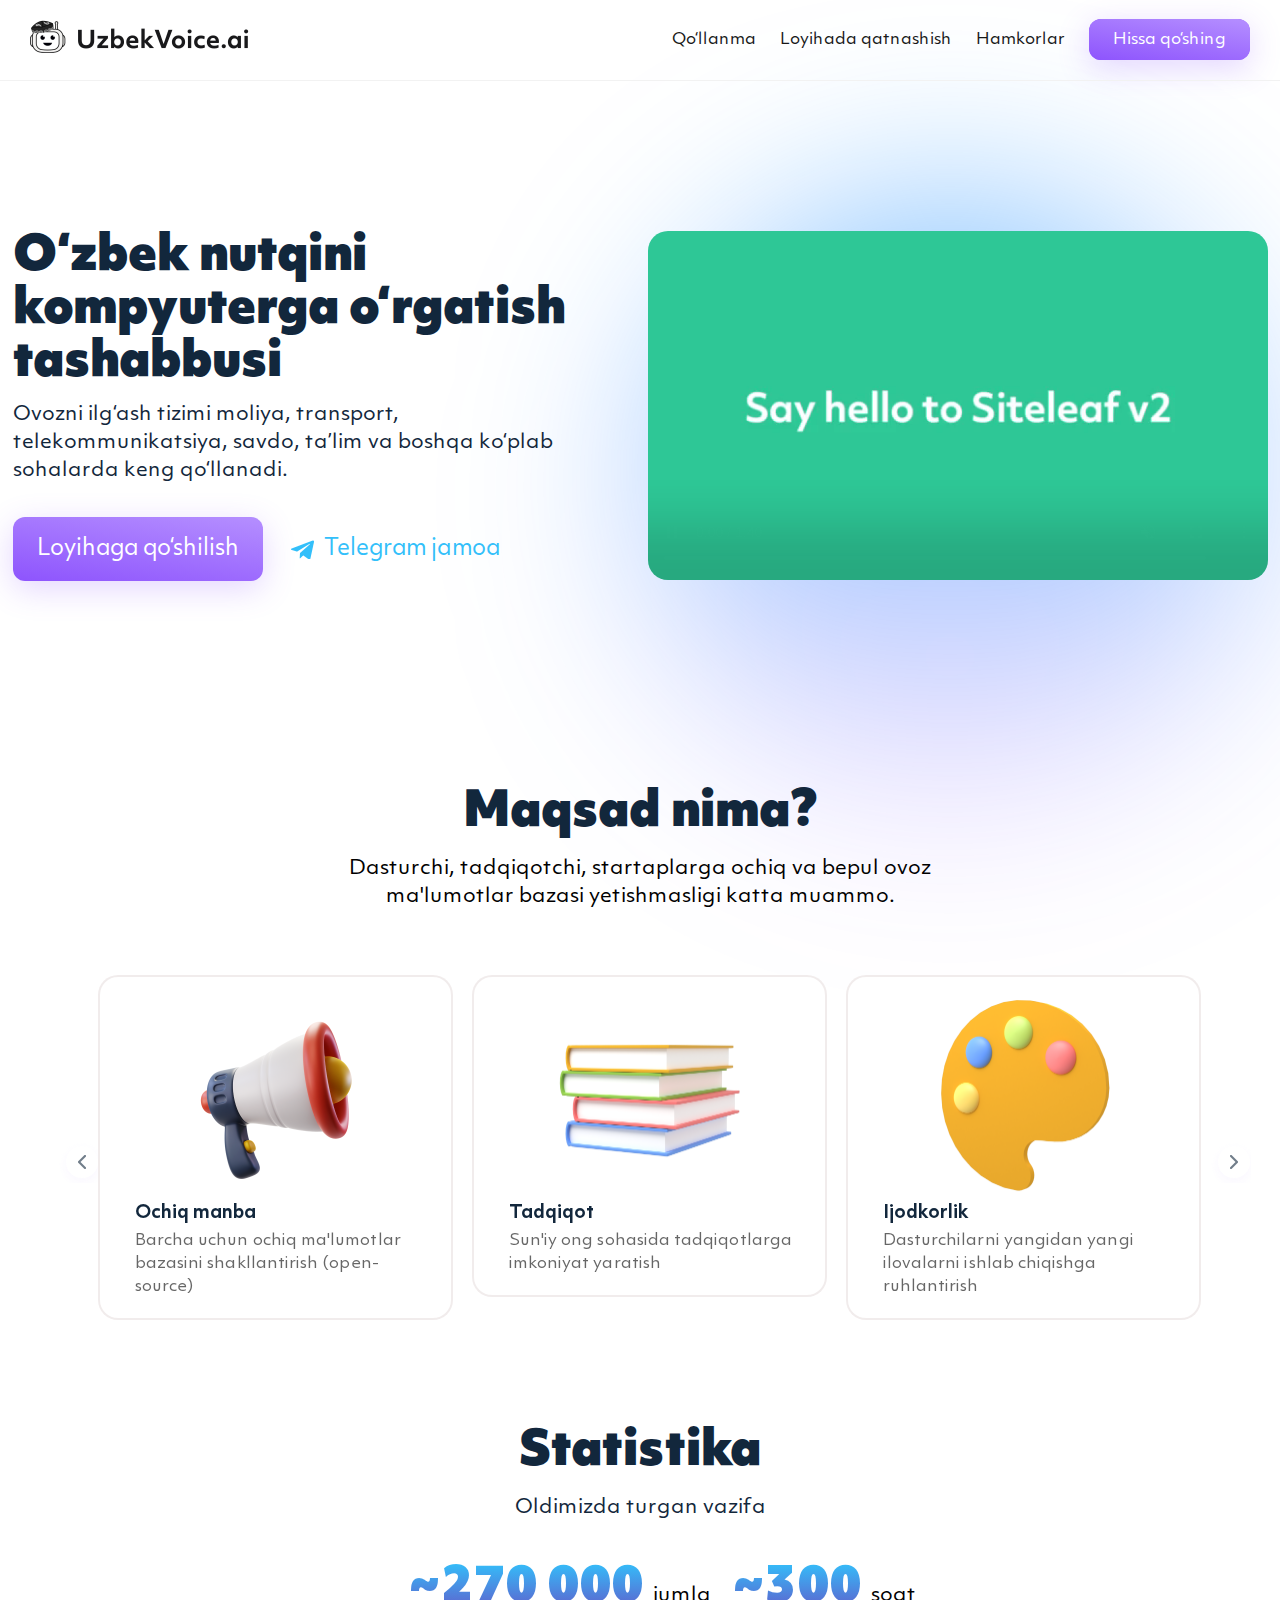
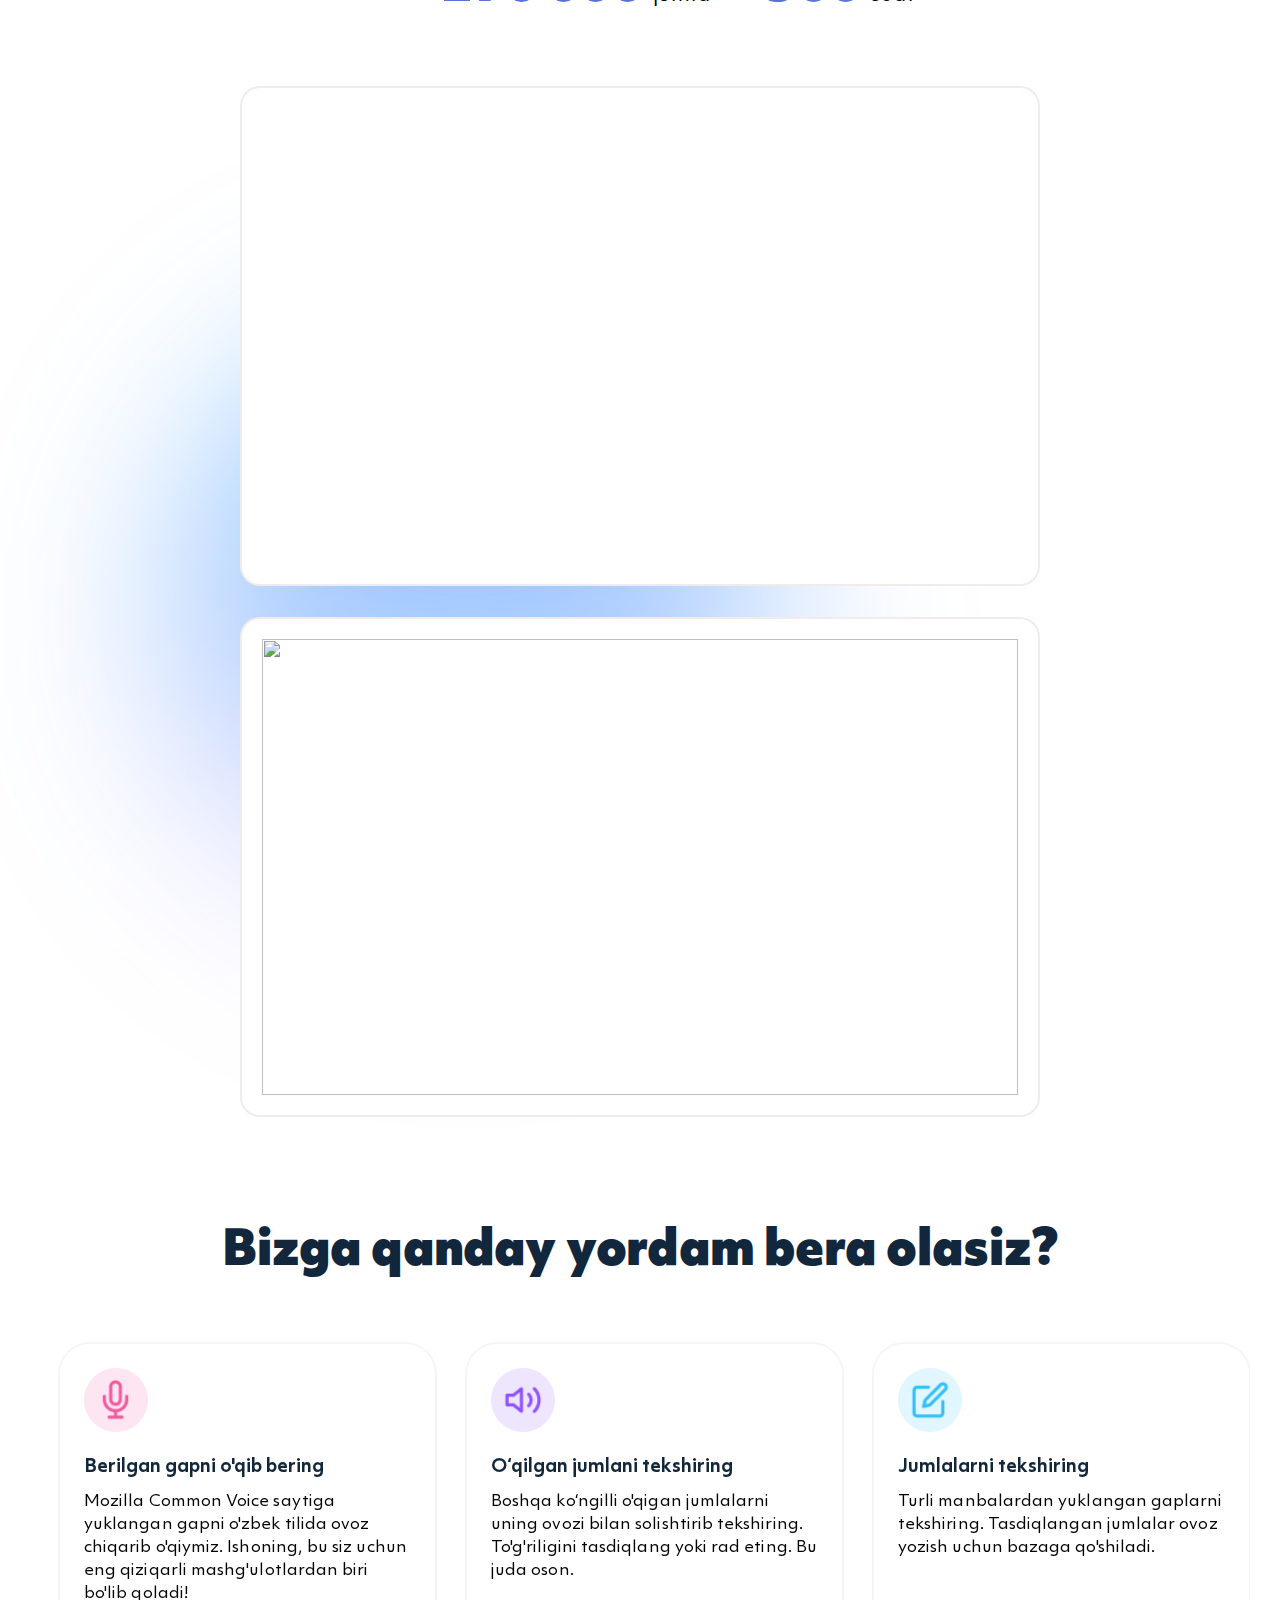
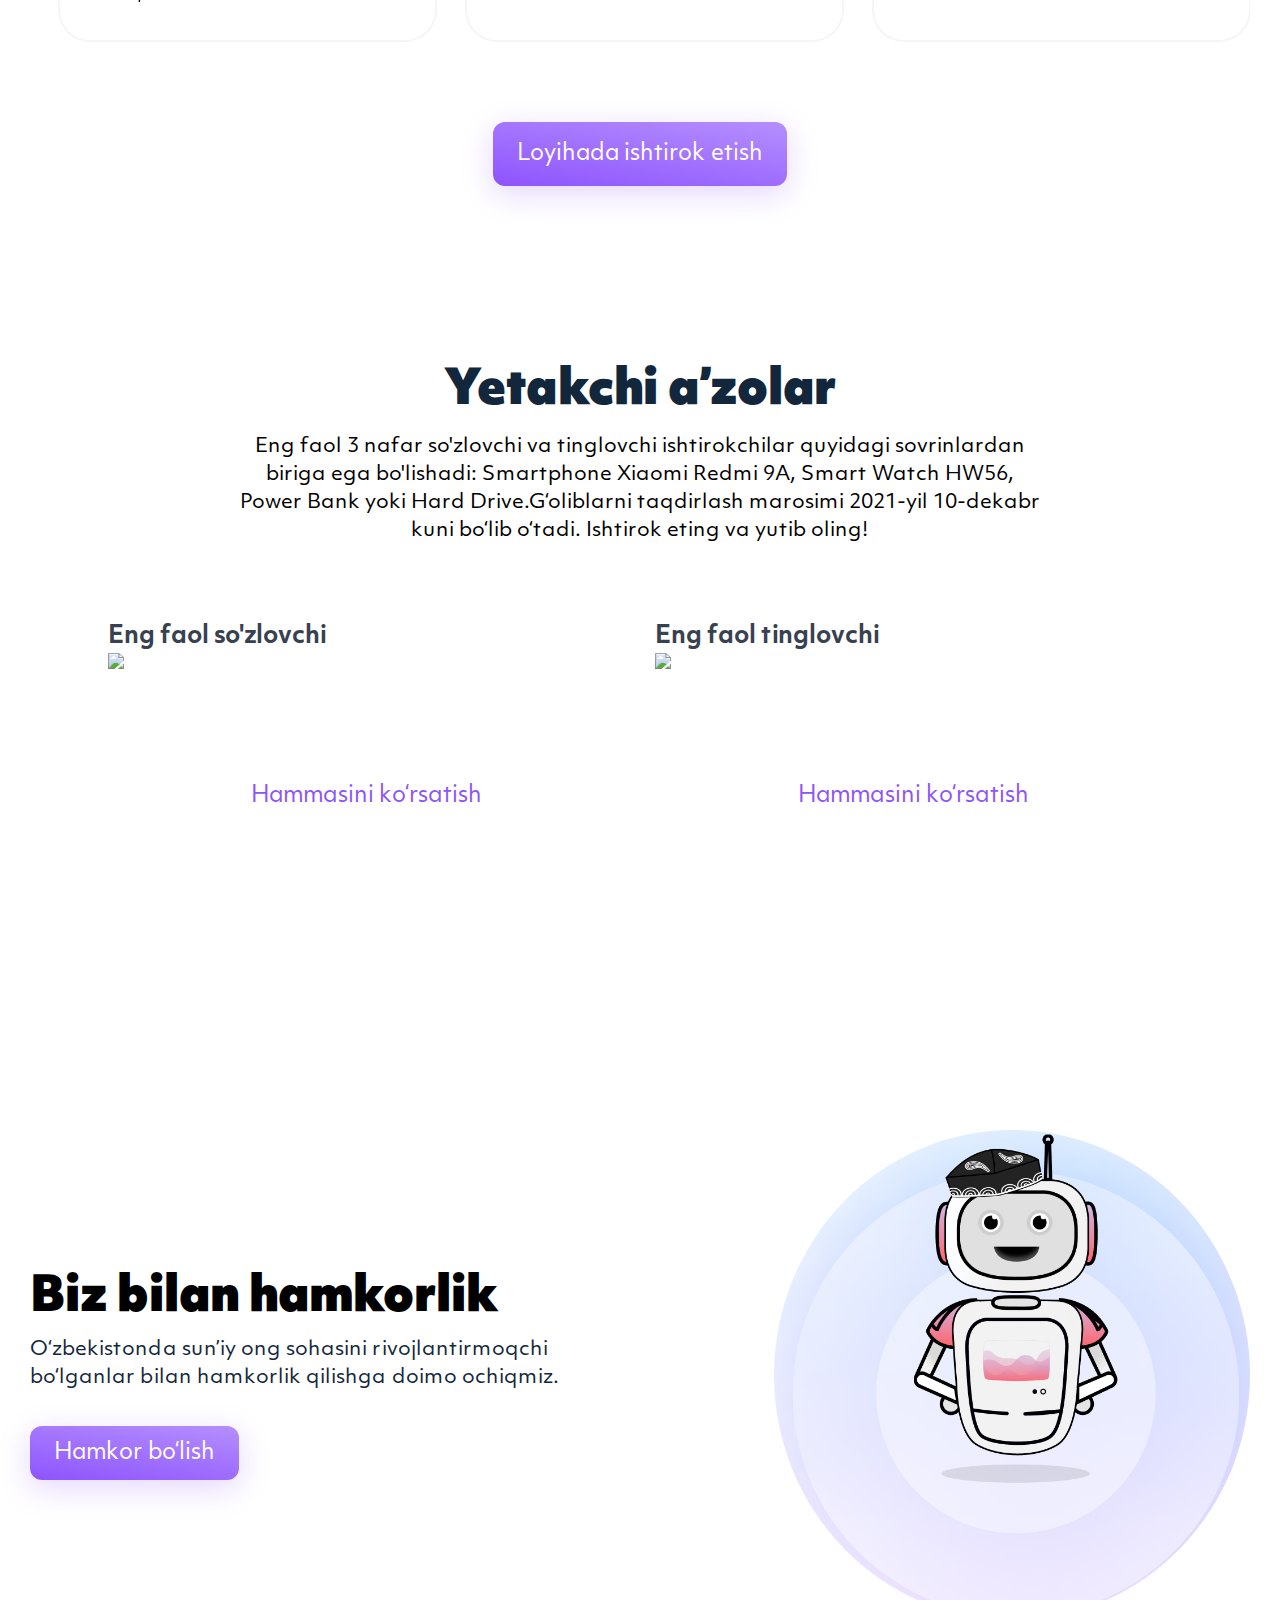
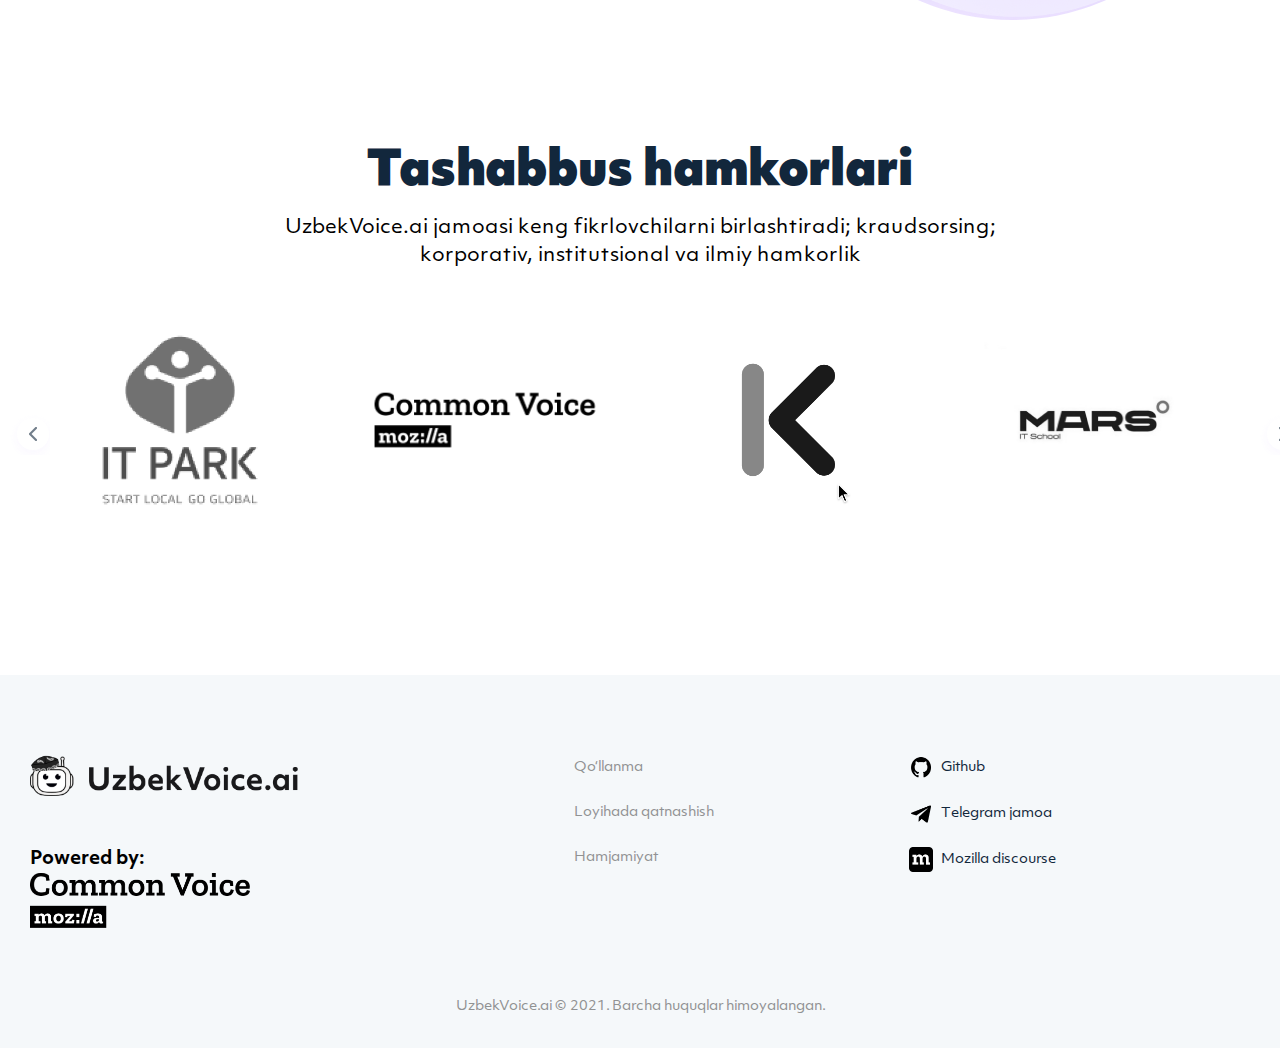
==== commit a01f3d04: "prizes updated" ====
--- a/index.html
+++ b/index.html
@@ -70,6 +70,7 @@
               controls
               muted
               loop
+              autoplay
             ></video>
           </div>
         </div>
@@ -213,9 +214,7 @@
         <div class="container">
           <h3 class="leader-name">Yetakchi a’zolar</h3>
           <div class="leader-p">
-            2021-yil 10-dekabrda eng faol 3 nafar ishtirokchiga sovrinlar
-            beriladi: noutbuk, planshet va aqlli soat. Qatnashing va yutib
-            oling. To‘liq ma’lumot:
+            Eng faol 3 nafar so'zlovchi va tinglovchi ishtirokchilar quyidagi sovrinlardan biriga ega bo'lishadi: Smartphone Xiaomi Redmi 9A, Smart Watch HW56, Power Bank yoki Hard Drive.G‘oliblarni taqdirlash marosimi 2021-yil 10-dekabr kuni bo‘lib o‘tadi. Ishtirok eting va yutib oling!
           </div>
           <div class="leader__walls">
             <div class="leader__wall-left">
